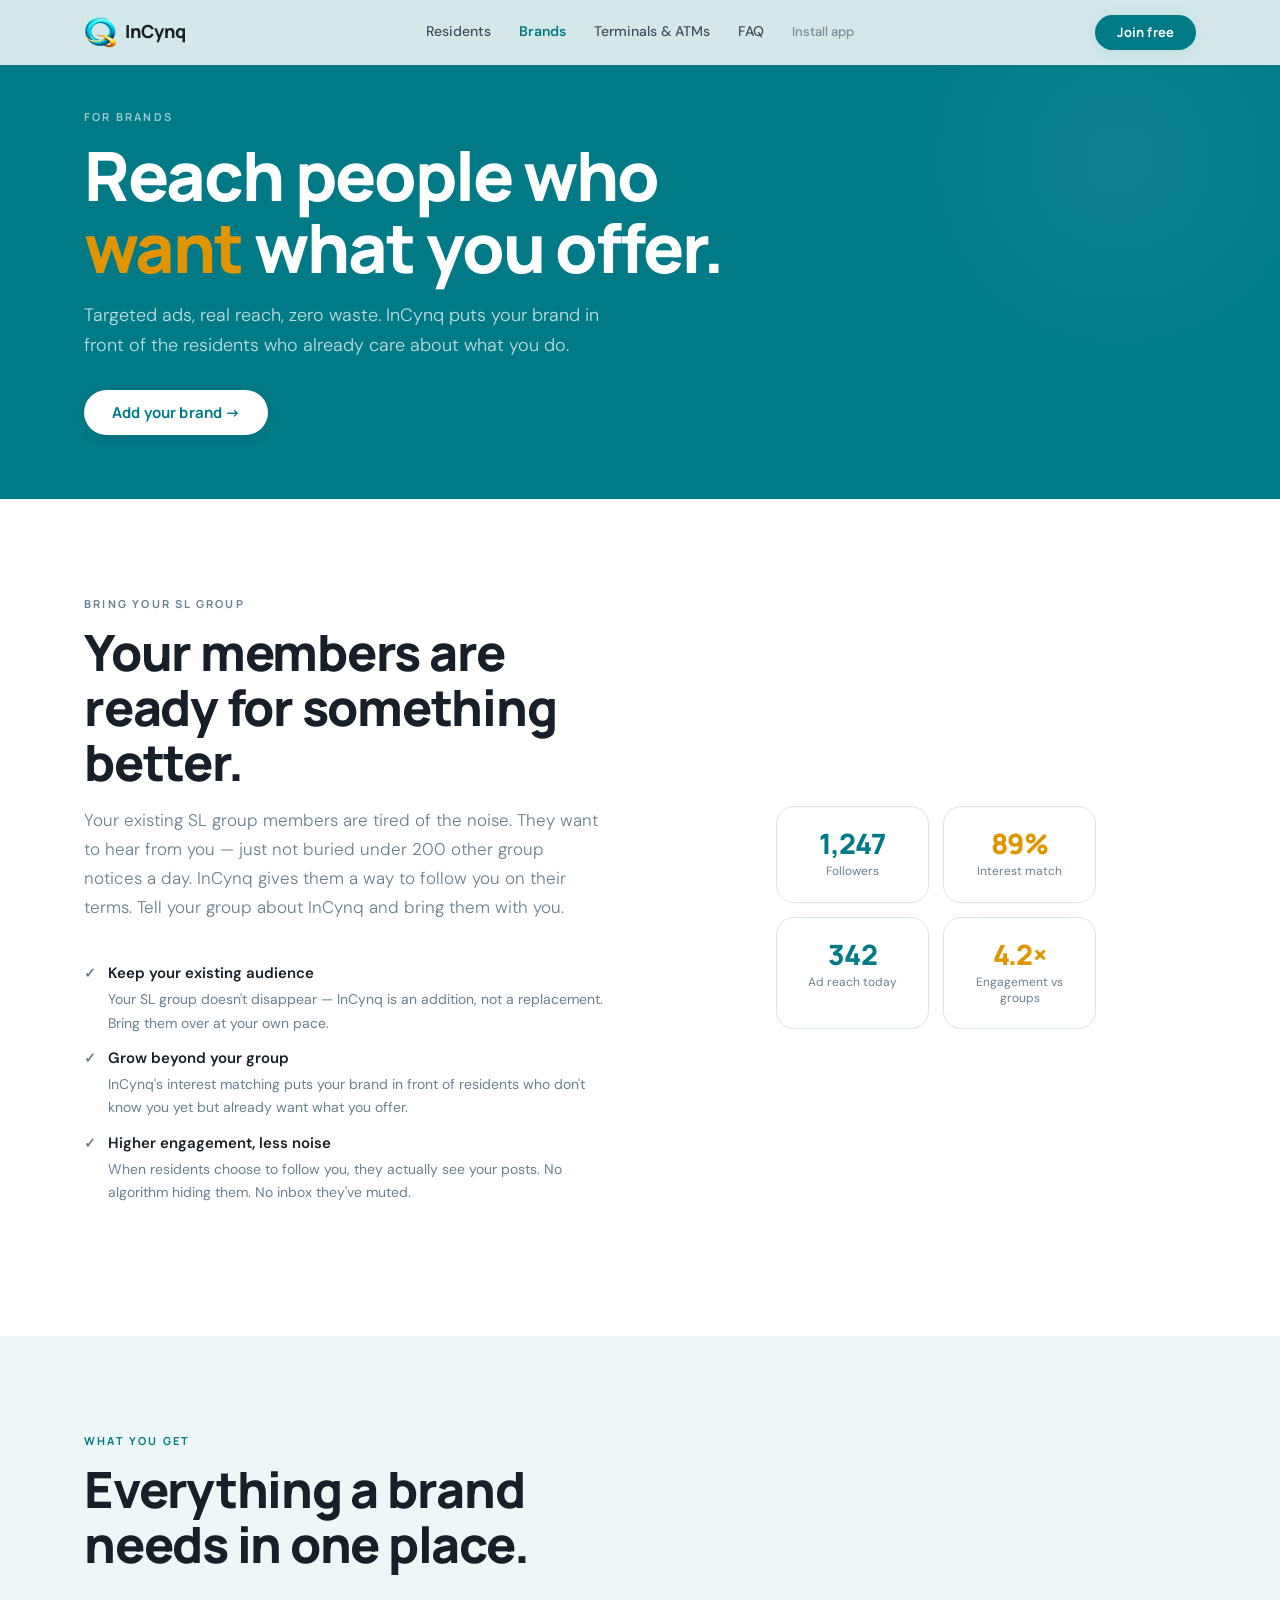
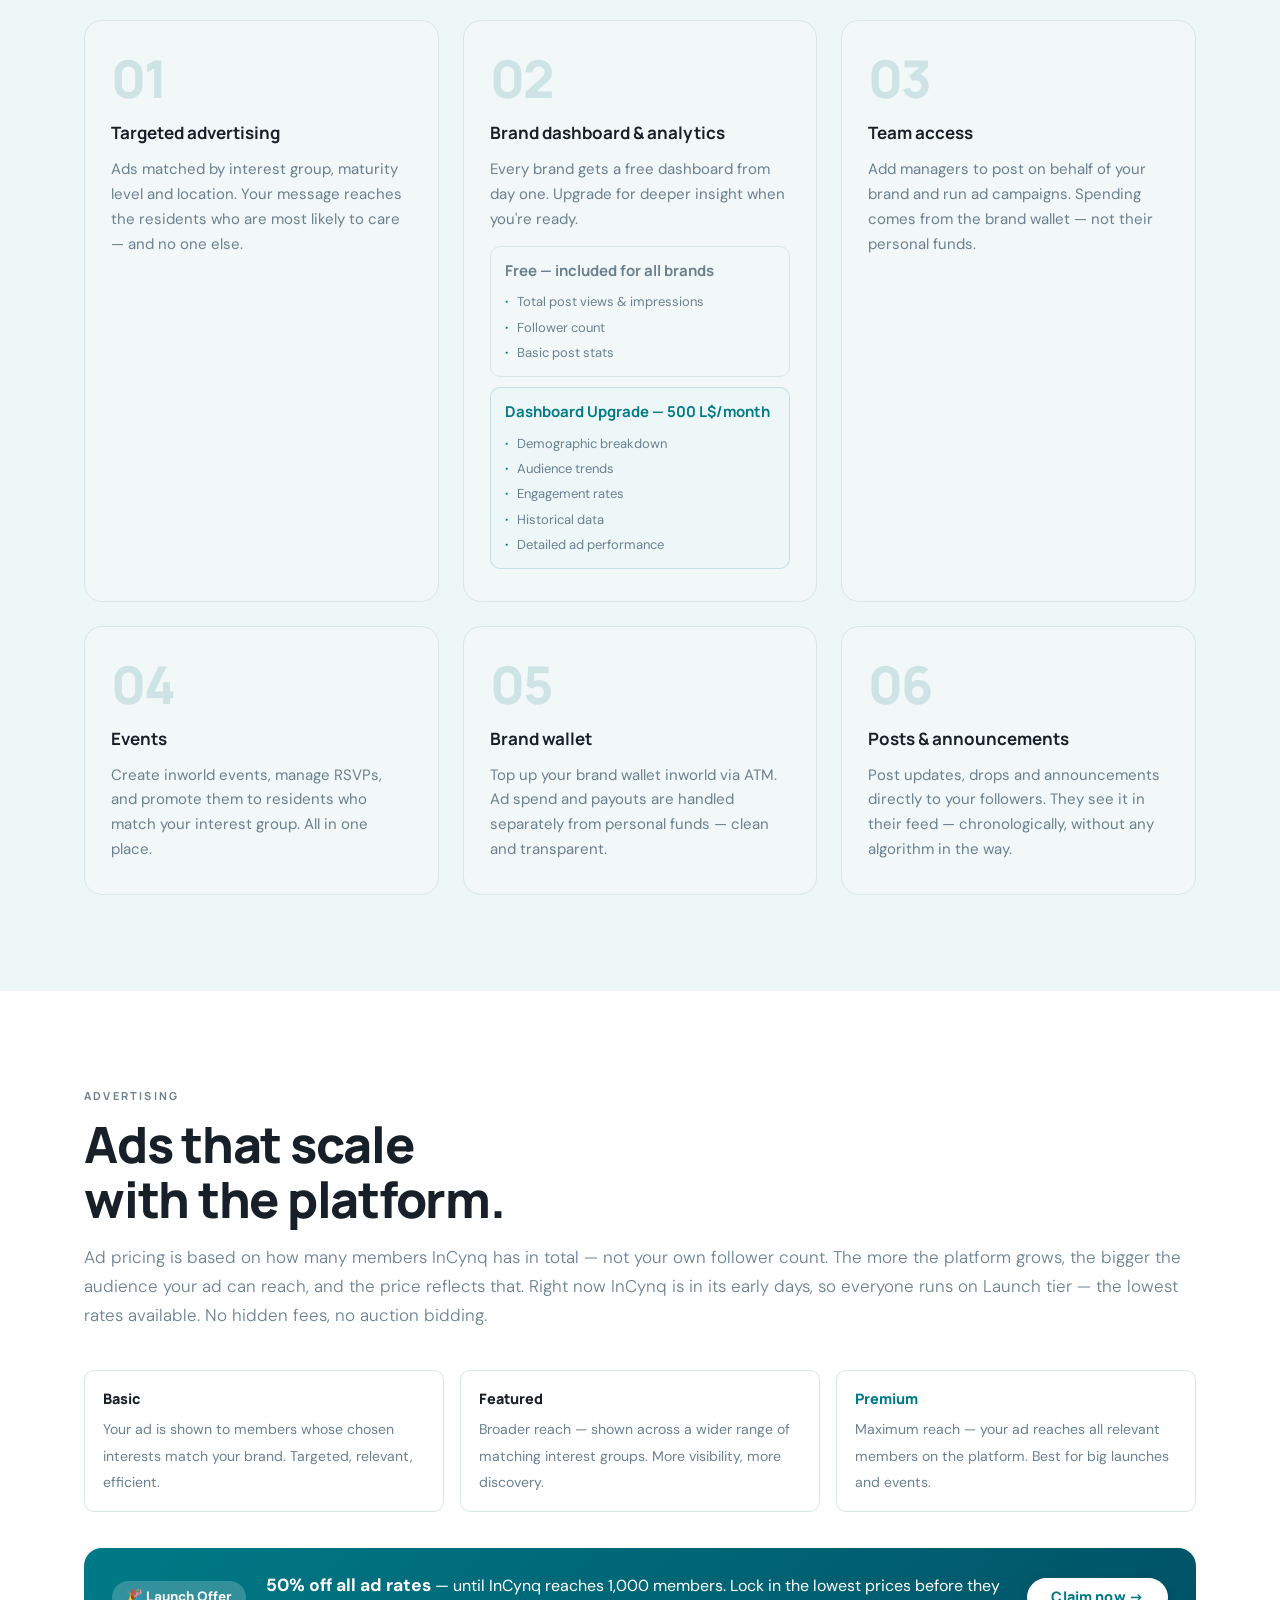
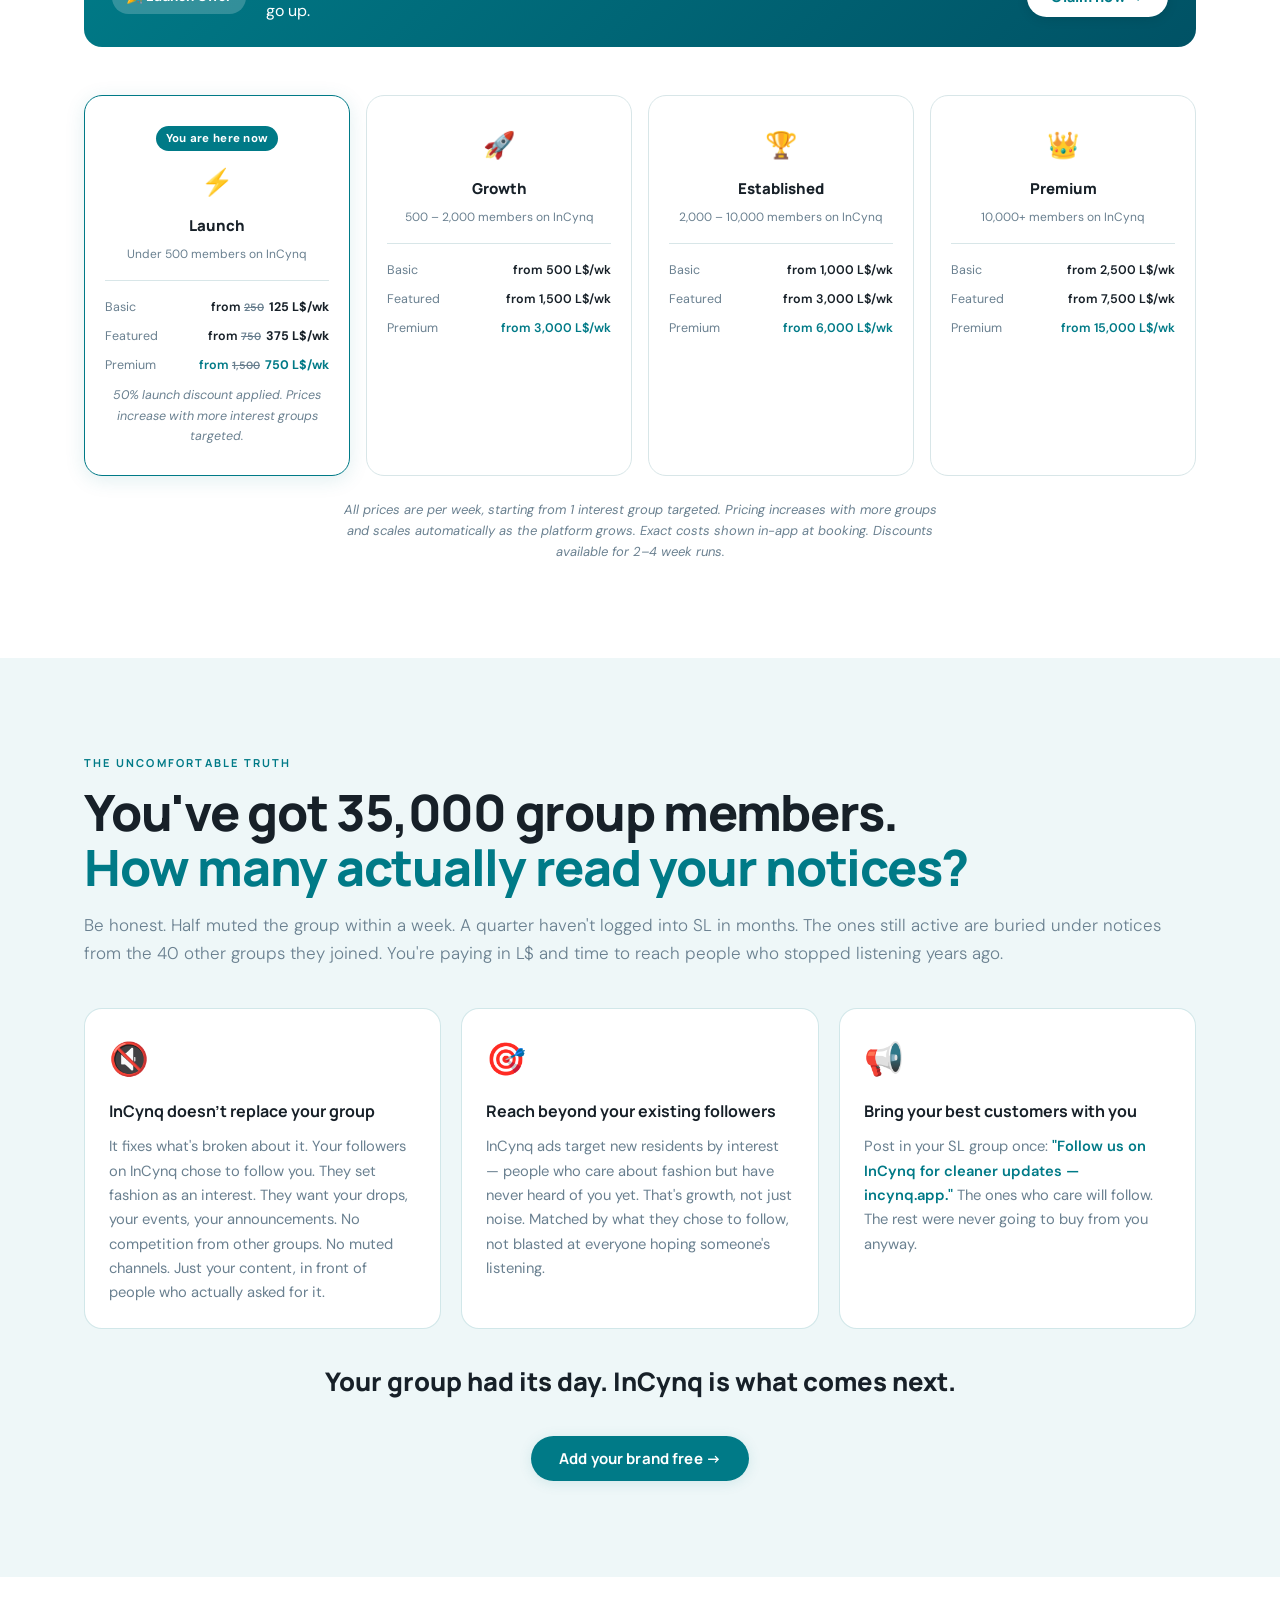
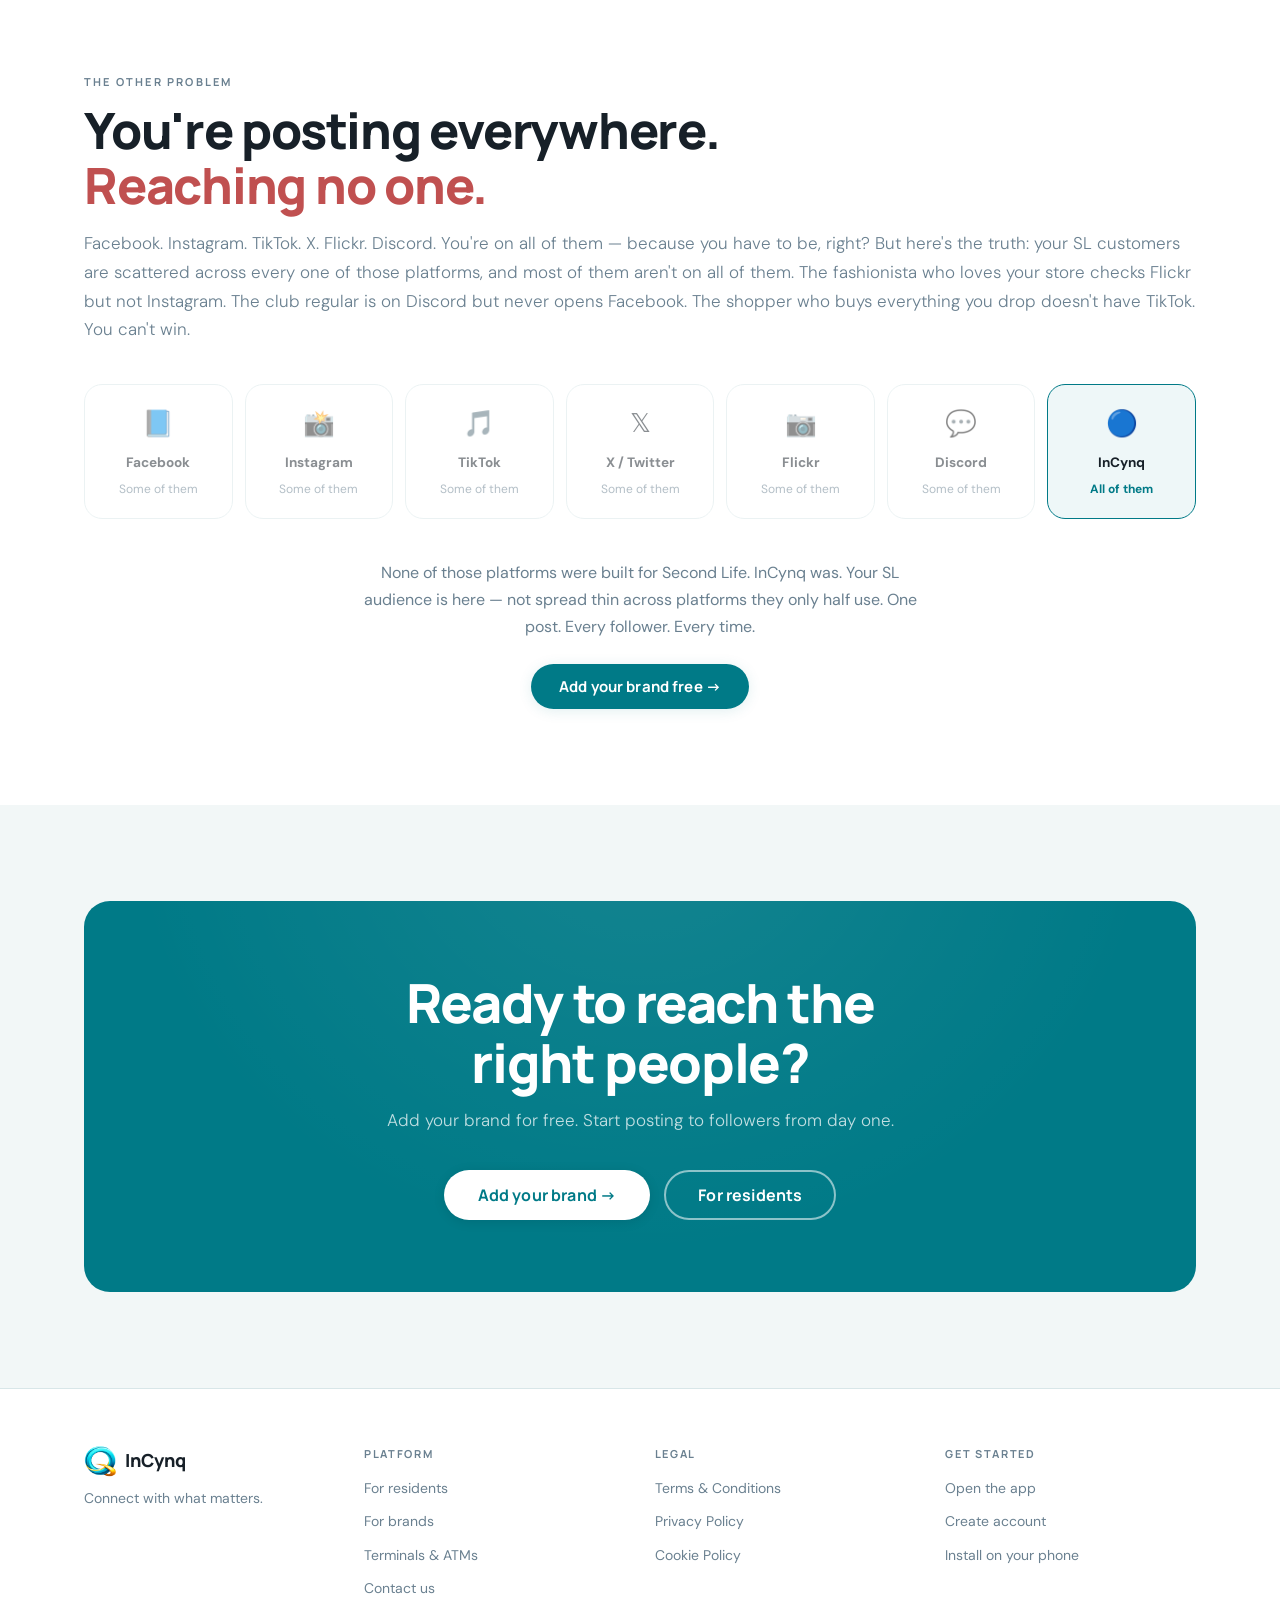
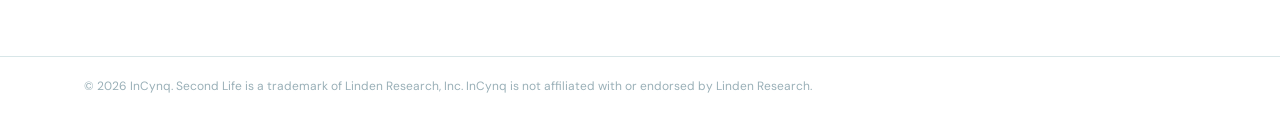
==== brands.html @ a6e28b4d "Add Primfeed comparison, group pitch, scatter platforms, fix ad pricing" ====
<!DOCTYPE html>
<html lang="en">
<head>
  <meta charset="UTF-8">
  <meta name="viewport" content="width=device-width, initial-scale=1.0">
  <title>For Brands — InCynq</title>
  <meta name="description" content="Reach Second Life residents who already want what you offer. Targeted ads, real analytics, and a direct line to the people who care about your brand.">
  <link rel="preconnect" href="https://fonts.googleapis.com">
  <link rel="preconnect" href="https://fonts.gstatic.com" crossorigin>
  <link href="https://fonts.googleapis.com/css2?family=Manrope:wght@400;600;700;800&family=DM+Sans:ital,opsz,wght@0,9..40,300;0,9..40,400;0,9..40,500;0,9..40,600;1,9..40,300&display=swap" rel="stylesheet">
  <link rel="stylesheet" href="css/style.css">
  <link rel="stylesheet" href="css/inner.css">
</head>
<body>

  <header class="nav-header" id="navHeader">
    <div class="container nav-container">
      <a href="/" class="nav-logo" aria-label="InCynq home">
        <img src="assets/q-logo.png" alt="" class="logo-img" aria-hidden="true">
        <span class="logo-text">InCynq</span>
      </a>
      <nav class="nav-links" id="navLinks" aria-label="Main navigation">
        <a href="residents.html">Residents</a>
        <a href="brands.html" class="nav-active">Brands</a>
        <a href="devices.html">Terminals &amp; ATMs</a>
        <a href="faq.html">FAQ</a>
        <a href="install.html" class="nav-link-subtle">Install app</a>
      </nav>
      <div class="nav-actions">
        <a href="https://incynq.app" class="btn btn-primary nav-cta" target="_blank" rel="noopener">Join free</a>
        <button class="nav-toggle" id="navToggle" aria-label="Toggle menu" aria-expanded="false">
          <span></span><span></span><span></span>
        </button>
      </div>
    </div>
  </header>

  <main>

    <section class="page-header">
      <div class="container">
        <p class="page-header-eyebrow">For brands</p>
        <h1 class="page-header-headline">
          Reach people who<br>
          <em>want</em> what you offer.
        </h1>
        <p class="page-header-sub">
          Targeted ads, real reach, zero waste. InCynq puts your brand in front of the residents who already care about what you do.
        </p>
        <a href="https://incynq.app" class="btn btn-white btn-lg" target="_blank" rel="noopener">Add your brand →</a>
      </div>
    </section>


    <!-- MIGRATION STORY -->
    <section class="section section-white">
      <div class="container">
        <div class="split-layout">
          <div class="split-text">
            <p class="section-eyebrow">Bring your SL group</p>
            <h2 class="section-headline">Your members are<br>ready for something better.</h2>
            <p class="section-sub">
              Your existing SL group members are tired of the noise. They want to hear from you — just not buried under 200 other group notices a day. InCynq gives them a way to follow you on their terms. Tell your group about InCynq and bring them with you.
            </p>
            <ul class="feature-list">
              <li>
                <span class="feature-tick">✓</span>
                <div>
                  <strong>Keep your existing audience</strong>
                  <span>Your SL group doesn't disappear — InCynq is an addition, not a replacement. Bring them over at your own pace.</span>
                </div>
              </li>
              <li>
                <span class="feature-tick">✓</span>
                <div>
                  <strong>Grow beyond your group</strong>
                  <span>InCynq's interest matching puts your brand in front of residents who don't know you yet but already want what you offer.</span>
                </div>
              </li>
              <li>
                <span class="feature-tick">✓</span>
                <div>
                  <strong>Higher engagement, less noise</strong>
                  <span>When residents choose to follow you, they actually see your posts. No algorithm hiding them. No inbox they've muted.</span>
                </div>
              </li>
            </ul>
          </div>
          <div class="split-visual">
            <div class="metrics-mockup">
              <div class="metric-card">
                <div class="metric-value value-teal">1,247</div>
                <div class="metric-label">Followers</div>
              </div>
              <div class="metric-card">
                <div class="metric-value value-amber">89%</div>
                <div class="metric-label">Interest match</div>
              </div>
              <div class="metric-card">
                <div class="metric-value value-teal">342</div>
                <div class="metric-label">Ad reach today</div>
              </div>
              <div class="metric-card">
                <div class="metric-value value-amber">4.2×</div>
                <div class="metric-label">Engagement vs groups</div>
              </div>
            </div>
          </div>
        </div>
      </div>
    </section>


    <!-- BRAND BENEFITS -->
    <section class="section section-teal-light">
      <div class="container">
        <p class="section-eyebrow eyebrow-teal">What you get</p>
        <h2 class="section-headline">Everything a brand<br>needs in one place.</h2>
        <div class="steps-grid">
          <div class="step-card">
            <div class="step-card-num">01</div>
            <h3>Targeted advertising</h3>
            <p>Ads matched by interest group, maturity level and location. Your message reaches the residents who are most likely to care — and no one else.</p>
          </div>
          <div class="step-card">
            <div class="step-card-num">02</div>
            <h3>Brand dashboard &amp; analytics</h3>
            <p>Every brand gets a free dashboard from day one. Upgrade for deeper insight when you're ready.</p>
            <div class="dashboard-tiers">
              <div class="dashboard-tier">
                <p class="dashboard-tier-title">Free — included for all brands</p>
                <ul class="dashboard-tier-list">
                  <li>Total post views &amp; impressions</li>
                  <li>Follower count</li>
                  <li>Basic post stats</li>
                </ul>
              </div>
              <div class="dashboard-tier dashboard-tier-paid">
                <p class="dashboard-tier-title">Dashboard Upgrade — 500 L$/month</p>
                <ul class="dashboard-tier-list">
                  <li>Demographic breakdown</li>
                  <li>Audience trends</li>
                  <li>Engagement rates</li>
                  <li>Historical data</li>
                  <li>Detailed ad performance</li>
                </ul>
              </div>
            </div>
          </div>
          <div class="step-card">
            <div class="step-card-num">03</div>
            <h3>Team access</h3>
            <p>Add managers to post on behalf of your brand and run ad campaigns. Spending comes from the brand wallet — not their personal funds.</p>
          </div>
          <div class="step-card">
            <div class="step-card-num">04</div>
            <h3>Events</h3>
            <p>Create inworld events, manage RSVPs, and promote them to residents who match your interest group. All in one place.</p>
          </div>
          <div class="step-card">
            <div class="step-card-num">05</div>
            <h3>Brand wallet</h3>
            <p>Top up your brand wallet inworld via ATM. Ad spend and payouts are handled separately from personal funds — clean and transparent.</p>
          </div>
          <div class="step-card">
            <div class="step-card-num">06</div>
            <h3>Posts &amp; announcements</h3>
            <p>Post updates, drops and announcements directly to your followers. They see it in their feed — chronologically, without any algorithm in the way.</p>
          </div>
        </div>
      </div>
    </section>


    <!-- AD TIERS -->
    <section class="section section-white">
      <div class="container">
        <p class="section-eyebrow">Advertising</p>
        <h2 class="section-headline">Ads that scale<br>with the platform.</h2>
        <p class="section-sub section-sub-wide">
          Ad pricing is based on how many members InCynq has in total — not your own follower count. The more the platform grows, the bigger the audience your ad can reach, and the price reflects that. Right now InCynq is in its early days, so everyone runs on Launch tier — the lowest rates available. No hidden fees, no auction bidding.
        </p>

        <!-- Ad type explanation -->
        <div class="ad-types-explainer">
          <div class="ad-type-item">
            <span class="ad-type-label">Basic</span>
            <span class="ad-type-desc">Your ad is shown to members whose chosen interests match your brand. Targeted, relevant, efficient.</span>
          </div>
          <div class="ad-type-item">
            <div class="ad-type-label">Featured</div>
            <span class="ad-type-desc">Broader reach — shown across a wider range of matching interest groups. More visibility, more discovery.</span>
          </div>
          <div class="ad-type-item">
            <span class="ad-type-label ad-type-label-teal">Premium</span>
            <span class="ad-type-desc">Maximum reach — your ad reaches all relevant members on the platform. Best for big launches and events.</span>
          </div>
        </div>

        <!-- LAUNCH PROMO BANNER — auto-hides at 1,000 members -->
        <div class="promo-banner" id="launch-promo" style="display:none;">
          <div class="promo-banner-inner">
            <div class="promo-badge">🎉 Launch Offer</div>
            <div class="promo-text">
              <strong>50% off all ad rates</strong> — until InCynq reaches 1,000 members. Lock in the lowest prices before they go up.
              <span class="promo-counter" id="promo-counter"></span>
            </div>
            <a href="https://incynq.app" class="btn btn-white promo-cta" target="_blank" rel="noopener">Claim now →</a>
          </div>
        </div>

        <script>
        (async () => {
          const ANON = 'eyJhbGciOiJIUzI1NiIsInR5cCI6IkpXVCJ9.eyJpc3MiOiJzdXBhYmFzZSIsInJlZiI6Im11enpqdmVneW5zZW1sc2J3Z2dmIiwicm9sZSI6ImFub24iLCJpYXQiOjE3NzYwMjI5MDIsImV4cCI6MjA5MTU5ODkwMn0.AO2BgiecEKZvqCeZyJPZrS7AhOI6UsZTMHMvfXyAaXI';
          try {
            const res  = await fetch(
              'https://muzzjvegynsemlsbwggf.supabase.co/rest/v1/profiles?select=id&activated=eq.true&username=not.in.(incynqpayments,incynqofficial)',
              { headers: { 'apikey': ANON, 'Authorization': 'Bearer ' + ANON, 'Prefer': 'count=exact', 'Range': '0-0' } }
            );
            const count = parseInt(res.headers.get('Content-Range')?.split('/')[1] || '0');
            if (count < 1000) {
              document.getElementById('launch-promo').style.display = 'block';
              const remaining = 1000 - count;
              document.getElementById('promo-counter').textContent = ' — ' + remaining + ' spot' + (remaining === 1 ? '' : 's') + ' left at this price.';
            }
          } catch(e) {
            // On error show the banner anyway — safe default
            document.getElementById('launch-promo').style.display = 'block';
          }
        })();
        </script>

        <div class="tiers-grid">
          <div class="tier-card tier-featured">
            <div class="tier-badge">You are here now</div>
            <div class="tier-emoji">⚡</div>
            <div class="tier-name">Launch</div>
            <div class="tier-members">Under 500 members on InCynq</div>
            <div class="tier-reaches">
              <div class="tier-reach-row">
                <span class="tier-reach-name">Basic</span>
                <span class="tier-reach-val">from <s class="price-strike">250</s> <strong>125 L$/wk</strong></span>
              </div>
              <div class="tier-reach-row">
                <span class="tier-reach-name">Featured</span>
                <span class="tier-reach-val">from <s class="price-strike">750</s> <strong>375 L$/wk</strong></span>
              </div>
              <div class="tier-reach-row">
                <span class="tier-reach-name">Premium</span>
                <span class="tier-reach-val val-teal">from <s class="price-strike">1,500</s> <strong>750 L$/wk</strong></span>
              </div>
            </div>
            <p class="tier-note">50% launch discount applied. Prices increase with more interest groups targeted.</p>
          </div>
          <div class="tier-card">
            <div class="tier-emoji">🚀</div>
            <div class="tier-name">Growth</div>
            <div class="tier-members">500 – 2,000 members on InCynq</div>
            <div class="tier-reaches">
              <div class="tier-reach-row">
                <span class="tier-reach-name">Basic</span>
                <span class="tier-reach-val">from 500 L$/wk</span>
              </div>
              <div class="tier-reach-row">
                <span class="tier-reach-name">Featured</span>
                <span class="tier-reach-val">from 1,500 L$/wk</span>
              </div>
              <div class="tier-reach-row">
                <span class="tier-reach-name">Premium</span>
                <span class="tier-reach-val val-teal">from 3,000 L$/wk</span>
              </div>
            </div>
          </div>
          <div class="tier-card">
            <div class="tier-emoji">🏆</div>
            <div class="tier-name">Established</div>
            <div class="tier-members">2,000 – 10,000 members on InCynq</div>
            <div class="tier-reaches">
              <div class="tier-reach-row">
                <span class="tier-reach-name">Basic</span>
                <span class="tier-reach-val">from 1,000 L$/wk</span>
              </div>
              <div class="tier-reach-row">
                <span class="tier-reach-name">Featured</span>
                <span class="tier-reach-val">from 3,000 L$/wk</span>
              </div>
              <div class="tier-reach-row">
                <span class="tier-reach-name">Premium</span>
                <span class="tier-reach-val val-teal">from 6,000 L$/wk</span>
              </div>
            </div>
          </div>
          <div class="tier-card">
            <div class="tier-emoji">👑</div>
            <div class="tier-name">Premium</div>
            <div class="tier-members">10,000+ members on InCynq</div>
            <div class="tier-reaches">
              <div class="tier-reach-row">
                <span class="tier-reach-name">Basic</span>
                <span class="tier-reach-val">from 2,500 L$/wk</span>
              </div>
              <div class="tier-reach-row">
                <span class="tier-reach-name">Featured</span>
                <span class="tier-reach-val">from 7,500 L$/wk</span>
              </div>
              <div class="tier-reach-row">
                <span class="tier-reach-name">Premium</span>
                <span class="tier-reach-val val-teal">from 15,000 L$/wk</span>
              </div>
            </div>
          </div>
        </div>

        <p class="tiers-note">All prices are per week, starting from 1 interest group targeted. Pricing increases with more groups and scales automatically as the platform grows. Exact costs shown in-app at booking. Discounts available for 2–4 week runs.</p>
      </div>
    </section>


    <!-- GROUP PITCH -->
    <section class="section section-teal-light">
      <div class="container">
        <p class="section-eyebrow eyebrow-teal">The uncomfortable truth</p>
        <h2 class="section-headline">You've got 35,000 group members.<br><span class="text-teal">How many actually read your notices?</span></h2>
        <p class="section-sub section-sub-wide">
          Be honest. Half muted the group within a week. A quarter haven't logged into SL in months. The ones still active are buried under notices from the 40 other groups they joined. You're paying in L$ and time to reach people who stopped listening years ago.
        </p>

        <div class="group-pitch-grid">
          <div class="group-pitch-card">
            <div class="group-pitch-icon">🔇</div>
            <h3>InCynq doesn't replace your group</h3>
            <p>It fixes what's broken about it. Your followers on InCynq chose to follow you. They set fashion as an interest. They want your drops, your events, your announcements. No competition from other groups. No muted channels. Just your content, in front of people who actually asked for it.</p>
          </div>
          <div class="group-pitch-card">
            <div class="group-pitch-icon">🎯</div>
            <h3>Reach beyond your existing followers</h3>
            <p>InCynq ads target new residents by interest — people who care about fashion but have never heard of you yet. That's growth, not just noise. Matched by what they chose to follow, not blasted at everyone hoping someone's listening.</p>
          </div>
          <div class="group-pitch-card">
            <div class="group-pitch-icon">📢</div>
            <h3>Bring your best customers with you</h3>
            <p>Post in your SL group once: <em>"Follow us on InCynq for cleaner updates — incynq.app."</em> The ones who care will follow. The rest were never going to buy from you anyway.</p>
          </div>
        </div>

        <div class="group-pitch-closer">
          Your group had its day. InCynq is what comes next.
        </div>

        <div style="text-align:center;margin-top:32px;">
          <a href="https://incynq.app" class="btn btn-primary btn-lg" target="_blank" rel="noopener">Add your brand free →</a>
        </div>
      </div>
    </section>
    <!-- SCATTERED ACROSS PLATFORMS -->
    <section class="section section-white">
      <div class="container">
        <p class="section-eyebrow">The other problem</p>
        <h2 class="section-headline">You're posting everywhere.<br><span style="color:#c05050;">Reaching no one.</span></h2>
        <p class="section-sub section-sub-wide">
          Facebook. Instagram. TikTok. X. Flickr. Discord. You're on all of them — because you have to be, right? But here's the truth: your SL customers are scattered across every one of those platforms, and most of them aren't on all of them. The fashionista who loves your store checks Flickr but not Instagram. The club regular is on Discord but never opens Facebook. The shopper who buys everything you drop doesn't have TikTok. You can't win.
        </p>

        <div class="scatter-grid">
          <div class="scatter-platform strike-platform">
            <span class="scatter-icon">📘</span>
            <span class="scatter-name">Facebook</span>
            <span class="scatter-reach">Some of them</span>
          </div>
          <div class="scatter-platform strike-platform">
            <span class="scatter-icon">📸</span>
            <span class="scatter-name">Instagram</span>
            <span class="scatter-reach">Some of them</span>
          </div>
          <div class="scatter-platform strike-platform">
            <span class="scatter-icon">🎵</span>
            <span class="scatter-name">TikTok</span>
            <span class="scatter-reach">Some of them</span>
          </div>
          <div class="scatter-platform strike-platform">
            <span class="scatter-icon">𝕏</span>
            <span class="scatter-name">X / Twitter</span>
            <span class="scatter-reach">Some of them</span>
          </div>
          <div class="scatter-platform strike-platform">
            <span class="scatter-icon">📷</span>
            <span class="scatter-name">Flickr</span>
            <span class="scatter-reach">Some of them</span>
          </div>
          <div class="scatter-platform strike-platform">
            <span class="scatter-icon">💬</span>
            <span class="scatter-name">Discord</span>
            <span class="scatter-reach">Some of them</span>
          </div>
          <div class="scatter-platform scatter-platform-incynq">
            <span class="scatter-icon">🔵</span>
            <span class="scatter-name">InCynq</span>
            <span class="scatter-reach scatter-reach-all">All of them</span>
          </div>
        </div>

        <div class="scatter-closer">
          <p>None of those platforms were built for Second Life. InCynq was. Your SL audience is here — not spread thin across platforms they only half use. One post. Every follower. Every time.</p>
          <a href="https://incynq.app" class="btn btn-primary btn-lg" target="_blank" rel="noopener">Add your brand free →</a>
        </div>
      </div>
    </section>

    <section class="section cta-section">
      <div class="container">
        <div class="cta-card">
          <h2 class="cta-headline">Ready to reach the<br>right people?</h2>
          <p class="cta-sub">Add your brand for free. Start posting to followers from day one.</p>
          <div class="cta-buttons">
            <a href="https://incynq.app" class="btn btn-white btn-xl" target="_blank" rel="noopener">Add your brand →</a>
            <a href="residents.html" class="btn btn-outline-white btn-xl">For residents</a>
          </div>
        </div>
      </div>
    </section>

  </main>

  <footer class="site-footer">
    <div class="container footer-inner">
      <div class="footer-brand">
        <a href="/" class="nav-logo" aria-label="InCynq home">
          <img src="assets/q-logo.png" alt="" class="logo-img" aria-hidden="true">
          <span class="logo-text">InCynq</span>
        </a>
        <p class="footer-tagline">Connect with what matters.</p>
      </div>
      <nav class="footer-links" aria-label="Footer navigation">
        <div class="footer-col">
          <p class="footer-col-title">Platform</p>
          <a href="residents.html">For residents</a>
          <a href="brands.html">For brands</a>
          <a href="devices.html">Terminals &amp; ATMs</a>
          <a href="contact.html">Contact us</a>
        </div>
        <div class="footer-col">
          <p class="footer-col-title">Legal</p>
          <a href="terms.html">Terms &amp; Conditions</a>
          <a href="privacy.html">Privacy Policy</a>
          <a href="cookies.html">Cookie Policy</a>
        </div>
        <div class="footer-col">
          <p class="footer-col-title">Get started</p>
          <a href="https://incynq.app" target="_blank" rel="noopener">Open the app</a>
          <a href="https://incynq.app" target="_blank" rel="noopener">Create account</a>
          <a href="install.html">Install on your phone</a>
        </div>
      </nav>
    </div>
    <div class="footer-bottom">
      <div class="container">
        <p>© 2026 InCynq. Second Life is a trademark of Linden Research, Inc. InCynq is not affiliated with or endorsed by Linden Research.</p>
      </div>
    </div>
  </footer>

  <script src="js/main.js"></script>
</body>
</html>
---- css/style.css ----
/* ============================================================
   INCYNQ.NET — Main Stylesheet
   Light theme · Syne display · DM Sans body
   v1.0
   ============================================================ */

/* ── Reset ─────────────────────────────────────────────────── */
*, *::before, *::after { box-sizing: border-box; margin: 0; padding: 0; }
html { scroll-behavior: smooth; }
ul, ol { list-style: none; }
a { color: inherit; text-decoration: none; }
img { max-width: 100%; display: block; }
button { font: inherit; cursor: pointer; }

/* ── Tokens ─────────────────────────────────────────────────── */
:root {
  /* Brand colours */
  --teal:           #007a87;
  --teal-mid:       #009aaa;
  --teal-light-bg:  #eef7f8;
  --teal-border:    rgba(0,122,135,0.18);
  --teal-glow:      rgba(0,122,135,0.12);

  --amber:          #e09500;
  --amber-hover:    #c98400;

  /* Tab colours — each distinct, all on-brand */
  --tab-1:  #007a87;   /* teal */
  --tab-2:  #e09500;   /* amber */
  --tab-3:  #0098a8;   /* aqua */
  --tab-4:  #005265;   /* deep teal */

  /* Surface */
  --bg:         #f2f7f7;
  --surface:    #ffffff;
  --surface-2:  #eef7f8;

  /* Text */
  --text:       #172028;
  --text-mid:   #3d5060;
  --text-muted: #6a8090;
  --text-light: #9ab0b8;

  /* Borders */
  --border:     #d8e6e8;

  /* Typography */
  --font-display: 'Manrope', sans-serif;
  --font-body:    'DM Sans', sans-serif;

  /* Shape */
  --radius:     10px;
  --radius-lg:  18px;
  --radius-xl:  26px;
  --radius-pill: 999px;

  /* Layout */
  --container:      1160px;
  --section-gap:    96px;
  --section-gap-sm: 64px;
}

/* ── Base ───────────────────────────────────────────────────── */
body {
  background: var(--bg);
  color: var(--text);
  font-family: var(--font-body);
  font-size: 16px;
  line-height: 1.65;
  -webkit-font-smoothing: antialiased;
}

.container {
  max-width: var(--container);
  margin: 0 auto;
  padding: 0 24px;
}


/* ============================================================
   BUTTONS
   ============================================================ */

.btn {
  display: inline-flex;
  align-items: center;
  gap: 6px;
  padding: 11px 22px;
  border-radius: var(--radius-pill);
  font-family: var(--font-display);
  font-weight: 700;
  font-size: 14px;
  letter-spacing: 0.01em;
  line-height: 1;
  border: 2px solid transparent;
  cursor: pointer;
  transition: background 0.18s, transform 0.15s, box-shadow 0.18s, color 0.18s, border-color 0.18s;
  white-space: nowrap;
}
.btn:hover  { transform: translateY(-1px); }
.btn:active { transform: translateY(0); }

.btn-primary {
  background: var(--teal);
  color: #fff;
  box-shadow: 0 2px 14px var(--teal-glow);
}
.btn-primary:hover {
  background: var(--teal-mid);
  box-shadow: 0 4px 22px rgba(0,122,135,0.28);
}

.btn-amber {
  background: var(--amber);
  color: #fff;
  box-shadow: 0 2px 14px rgba(224,149,0,0.2);
}
.btn-amber:hover {
  background: var(--amber-hover);
  box-shadow: 0 4px 22px rgba(224,149,0,0.32);
}

.btn-white {
  background: #fff;
  color: var(--teal);
  box-shadow: 0 2px 12px rgba(0,0,0,0.1);
  border-color: transparent;
}
.btn-white:hover {
  background: #f0fafb;
  box-shadow: 0 4px 20px rgba(0,0,0,0.14);
}

.btn-outline-white {
  background: transparent;
  color: #fff;
  border-color: rgba(255,255,255,0.55);
}
.btn-outline-white:hover {
  background: rgba(255,255,255,0.1);
  border-color: #fff;
}

.btn-lg  { padding: 13px 26px; font-size: 15px; }
.btn-xl  { padding: 15px 32px; font-size: 16px; }


/* ============================================================
   NAV
   ============================================================ */

.nav-header {
  position: fixed;
  inset: 0 0 auto 0;
  z-index: 200;
  background: rgba(242,247,247,0.88);
  backdrop-filter: blur(18px);
  -webkit-backdrop-filter: blur(18px);
  border-bottom: 1px solid var(--border);
  transition: background 0.3s, box-shadow 0.3s;
}
.nav-header.scrolled {
  background: rgba(242,247,247,0.98);
  box-shadow: 0 2px 20px rgba(0,0,0,0.07);
}

.nav-container {
  display: flex;
  align-items: center;
  justify-content: space-between;
  height: 64px;
  gap: 16px;
}

/* Logo */
.nav-logo {
  display: flex;
  align-items: center;
  gap: 9px;
  font-family: var(--font-display);
  font-weight: 800;
  font-size: 18px;
  color: var(--text);
  flex-shrink: 0;
}
.logo-img {
  width: 32px;
  height: 32px;
  object-fit: contain;
  flex-shrink: 0;
}

/* Links */
.nav-links {
  display: flex;
  align-items: center;
  gap: 28px;
}
.nav-links a {
  font-size: 14px;
  font-weight: 500;
  color: var(--text-mid);
  transition: color 0.18s;
}
.nav-links a:hover { color: var(--teal); }
.nav-link-subtle { opacity: 0.6; font-size: 13px !important; }

/* Actions */
.nav-actions {
  display: flex;
  align-items: center;
  gap: 12px;
  flex-shrink: 0;
}
.nav-cta { padding: 9px 20px; font-size: 13px; }

/* Mobile hamburger */
.nav-toggle {
  display: none;
  flex-direction: column;
  gap: 5px;
  background: none;
  border: none;
  padding: 4px;
}
.nav-toggle span {
  display: block;
  width: 22px; height: 2px;
  background: var(--text);
  border-radius: 2px;
  transition: transform 0.3s, opacity 0.3s;
}
.nav-toggle[aria-expanded="true"] span:nth-child(1) { transform: translateY(7px) rotate(45deg); }
.nav-toggle[aria-expanded="true"] span:nth-child(2) { opacity: 0; }
.nav-toggle[aria-expanded="true"] span:nth-child(3) { transform: translateY(-7px) rotate(-45deg); }


/* ============================================================
   HERO
   ============================================================ */

.hero {
  padding: 80px 0 48px;
}

/* Outer card */
.hero-card {
  background: #ffffff;
  border-radius: var(--radius-xl);
  border: 1.5px solid var(--border);
  overflow: hidden;
  box-shadow:
    0 4px 40px rgba(0,122,135,0.07),
    0 1px 3px rgba(0,0,0,0.04);
}

/* ── Teal banner ─────────────────────────────────────────── */
.hero-banner {
  background: var(--teal);
  padding: 52px 52px 44px;
  position: relative;
  overflow: hidden;
}
/* Soft radial sheen top-right */
.hero-banner::after {
  content: '';
  position: absolute;
  top: -80px; right: -80px;
  width: 400px; height: 400px;
  background: radial-gradient(circle, rgba(255,255,255,0.07) 0%, transparent 65%);
  pointer-events: none;
}

.hero-eyebrow {
  display: inline-flex;
  align-items: center;
  gap: 8px;
  background: rgba(255,255,255,0.12);
  border: 1px solid rgba(255,255,255,0.22);
  border-radius: var(--radius-pill);
  padding: 5px 14px;
  font-size: 12px;
  font-weight: 600;
  color: rgba(255,255,255,0.88);
  letter-spacing: 0.025em;
  margin-bottom: 22px;
}

.eyebrow-dot {
  width: 6px; height: 6px;
  background: var(--amber);
  border-radius: 50%;
  flex-shrink: 0;
  animation: blink 2.4s ease-in-out infinite;
}
@keyframes blink {
  0%, 100% { opacity: 1; }
  50%       { opacity: 0.35; }
}

.hero-headline {
  font-family: var(--font-display);
  font-size: clamp(42px, 6.5vw, 78px);
  font-weight: 800;
  line-height: 1.04;
  letter-spacing: -0.03em;
  color: #fff;
  margin-bottom: 18px;
}
.hero-headline em {
  font-style: normal;
  color: var(--amber);
}

.hero-sub {
  font-size: 18px;
  line-height: 1.65;
  color: rgba(255,255,255,0.78);
  font-weight: 300;
  max-width: 540px;
  margin-bottom: 30px;
}

.hero-ctas {
  display: flex;
  align-items: center;
  gap: 12px;
  flex-wrap: wrap;
}

/* ── Bus + pills row ─────────────────────────────────────── */
.hero-visual {
  display: grid;
  grid-template-columns: 1fr 320px;
  align-items: center;
  gap: 40px;
  padding: 0 48px 36px;
  background: #ffffff;
}

.hero-bus-col {
  padding-top: 20px;
  background: #ffffff;
}

.hero-bus {
  width: 100%;
  max-width: 600px;
  height: auto;
  object-fit: contain;
  animation: floatBus 7s ease-in-out infinite;
  user-select: none;
}
@keyframes floatBus {
  0%, 100% { transform: translateY(0px); }
  50%       { transform: translateY(-10px); }
}

.hero-pills-col {
  display: flex;
  flex-direction: column;
  gap: 16px;
  padding: 28px 0 8px;
}

.hero-pills {
  display: flex;
  flex-direction: column;
  gap: 8px;
}
.hero-pill {
  display: flex;
  align-items: flex-start;
  gap: 10px;
  background: var(--bg);
  border: 1.5px solid var(--border);
  border-radius: var(--radius);
  padding: 12px 14px;
  font-size: 13.5px;
  color: var(--text-mid);
  line-height: 1.45;
  transition: border-color 0.2s;
}
.hero-pill:hover { border-color: var(--teal-border); }
.pill-icon { font-size: 15px; flex-shrink: 0; margin-top: 1px; }

.hero-rating-teaser {
  font-size: 12.5px;
  color: var(--text-muted);
  font-style: italic;
  background: var(--teal-light-bg);
  border-radius: var(--radius);
  padding: 10px 14px;
  line-height: 1.5;
  border: 1px solid var(--teal-border);
}

/* ── Coloured tabs ───────────────────────────────────────── */
.hero-tabs {
  display: grid;
  grid-template-columns: repeat(4, 1fr);
}

.hero-tab {
  display: flex;
  align-items: center;
  justify-content: center;
  gap: 7px;
  padding: 18px 12px;
  font-family: var(--font-display);
  font-size: 13px;
  font-weight: 700;
  color: #fff;
  letter-spacing: 0.01em;
  transition: filter 0.18s;
  position: relative;
  overflow: hidden;
}
.hero-tab::after {
  content: '';
  position: absolute;
  inset: 0;
  background: rgba(0,0,0,0);
  transition: background 0.18s;
}
.hero-tab:hover::after { background: rgba(0,0,0,0.1); }
.hero-tab:active::after { background: rgba(0,0,0,0.2); }

.tab-col-1 { background: var(--tab-1); }
.tab-col-2 { background: var(--tab-2); }
.tab-col-3 { background: var(--tab-3); }
.tab-col-4 { background: var(--tab-4); }

.tab-icon  { font-size: 15px; }
.tab-label { white-space: nowrap; }
.tab-arrow { opacity: 0.65; }


/* ============================================================
   SHARED SECTION STYLES
   ============================================================ */

.section { padding: var(--section-gap) 0; }
.section-white      { background: var(--surface); }
.section-teal-light { background: var(--teal-light-bg); }

.section-eyebrow {
  font-family: var(--font-display);
  font-size: 11px;
  font-weight: 700;
  letter-spacing: 0.2em;
  text-transform: uppercase;
  color: var(--text-muted);
  margin-bottom: 12px;
}
.eyebrow-teal { color: var(--teal); }

.section-headline {
  font-family: var(--font-display);
  font-size: clamp(30px, 4.5vw, 50px);
  font-weight: 800;
  line-height: 1.1;
  letter-spacing: -0.025em;
  color: var(--text);
  margin-bottom: 16px;
}

.section-sub {
  font-size: 17px;
  line-height: 1.7;
  color: var(--text-muted);
  font-weight: 300;
  max-width: 580px;
  margin-bottom: 40px;
}

.text-teal { color: var(--teal); }
.text-center {
  text-align: center;
  margin-left: auto;
  margin-right: auto;
}


/* ============================================================
   PROBLEM SECTION
   ============================================================ */

.pain-grid {
  display: grid;
  grid-template-columns: repeat(3, 1fr);
  gap: 20px;
  margin-top: 48px;
}

.pain-card {
  background: var(--bg);
  border: 1.5px solid var(--border);
  border-radius: var(--radius-lg);
  padding: 32px 26px;
  transition: transform 0.22s, border-color 0.22s;
}
.pain-card:hover {
  transform: translateY(-2px);
  border-color: #d0b0b0;
}

.pain-icon {
  font-size: 32px;
  margin-bottom: 16px;
}

.pain-card h3 {
  font-family: var(--font-display);
  font-size: 17px;
  font-weight: 700;
  color: var(--text);
  margin-bottom: 10px;
}

.pain-card p {
  font-size: 15px;
  color: var(--text-muted);
  line-height: 1.65;
}


/* ============================================================
   SOLUTION SECTION
   ============================================================ */

.solution-grid {
  display: grid;
  grid-template-columns: repeat(3, 1fr);
  gap: 20px;
}

.solution-card {
  background: var(--surface);
  border: 1.5px solid var(--border);
  border-radius: var(--radius-lg);
  padding: 32px 26px;
  transition: transform 0.22s, border-color 0.22s;
  position: relative;
}
.solution-card:hover {
  transform: translateY(-2px);
  border-color: var(--teal-border);
  box-shadow: 0 6px 24px var(--teal-glow);
}

.solution-number {
  font-family: var(--font-display);
  font-size: 36px;
  font-weight: 800;
  color: var(--teal);
  opacity: 0.18;
  line-height: 1;
  margin-bottom: 12px;
  letter-spacing: -0.03em;
}

.solution-card h3 {
  font-family: var(--font-display);
  font-size: 17px;
  font-weight: 700;
  color: var(--text);
  margin-bottom: 10px;
}

.solution-card p {
  font-size: 15px;
  color: var(--text-muted);
  line-height: 1.65;
}


/* ============================================================
   SPLIT LAYOUT (Residents / Brands)
   ============================================================ */

.split-layout {
  display: grid;
  grid-template-columns: 1fr 1fr;
  gap: 72px;
  align-items: center;
}
.split-reverse { direction: rtl; }
.split-reverse > * { direction: ltr; }

/* Steps list */
.steps-list {
  display: flex;
  flex-direction: column;
  gap: 20px;
  margin-bottom: 36px;
  list-style: none;
}

.step {
  display: flex;
  align-items: flex-start;
  gap: 16px;
}

.step-num {
  flex-shrink: 0;
  width: 36px; height: 36px;
  background: var(--teal);
  color: #fff;
  border-radius: 50%;
  display: grid;
  place-items: center;
  font-family: var(--font-display);
  font-size: 14px;
  font-weight: 800;
  margin-top: 1px;
}

.step strong {
  display: block;
  font-weight: 700;
  color: var(--text);
  margin-bottom: 4px;
  font-size: 15px;
}

.step p {
  font-size: 14px;
  color: var(--text-muted);
  line-height: 1.6;
}

/* Feature list */
.feature-list {
  display: flex;
  flex-direction: column;
  gap: 12px;
  margin-bottom: 36px;
}

.feature-list li {
  display: flex;
  align-items: flex-start;
  gap: 10px;
  font-size: 15px;
  color: var(--text-mid);
  line-height: 1.55;
}

.feature-tick {
  color: var(--teal);
  font-weight: 700;
  flex-shrink: 0;
  margin-top: 1px;
}


/* ============================================================
   PHONE MOCKUP
   ============================================================ */

.phone-mockup {
  background: var(--teal);
  border-radius: 28px;
  padding: 10px;
  max-width: 320px;
  margin: 0 auto;
  box-shadow:
    0 0 0 2px rgba(0,122,135,0.15),
    0 20px 60px rgba(0,122,135,0.18);
}

.phone-bar {
  width: 60px; height: 5px;
  background: rgba(255,255,255,0.3);
  border-radius: var(--radius-pill);
  margin: 0 auto 8px;
}

.phone-screen {
  background: var(--bg);
  border-radius: 20px;
  overflow: hidden;
  padding: 0;
}

.mock-topbar {
  display: flex;
  align-items: center;
  justify-content: space-between;
  padding: 14px 16px 10px;
  background: var(--surface);
  border-bottom: 1px solid var(--border);
}

.mock-app-name {
  font-family: var(--font-display);
  font-size: 14px;
  font-weight: 800;
  color: var(--teal);
}

.mock-bell { font-size: 15px; }

.mock-post {
  display: flex;
  gap: 10px;
  padding: 13px 14px;
  background: var(--surface);
  border-bottom: 1px solid var(--border);
  position: relative;
}
.mock-post:last-child { border-bottom: none; }

.mock-avatar {
  width: 34px; height: 34px;
  border-radius: 50%;
  flex-shrink: 0;
}
.av-teal   { background: linear-gradient(135deg, var(--teal), var(--teal-mid)); }
.av-amber  { background: linear-gradient(135deg, var(--amber), #c87800); }
.av-purple { background: linear-gradient(135deg, #7c5cbf, #4a2d8a); }

.mock-body { flex: 1; min-width: 0; }

.mock-name {
  font-family: var(--font-display);
  font-size: 12px;
  font-weight: 700;
  color: var(--text);
  margin-bottom: 3px;
}

.mock-text {
  font-size: 11.5px;
  color: var(--text-mid);
  line-height: 1.45;
  margin-bottom: 5px;
}

.mock-tags {
  font-size: 10.5px;
  color: var(--teal);
  opacity: 0.75;
}

.mock-post-ad {
  background: #fffbf0;
}
.mock-ad-badge {
  position: absolute;
  top: 8px; right: 10px;
  font-size: 9px;
  font-weight: 700;
  color: var(--amber);
  letter-spacing: 0.06em;
  background: rgba(224,149,0,0.1);
  padding: 2px 6px;
  border-radius: var(--radius-pill);
}


/* ============================================================
   METRICS MOCKUP
   ============================================================ */

.metrics-mockup {
  display: grid;
  grid-template-columns: 1fr 1fr;
  gap: 14px;
  max-width: 320px;
  margin: 0 auto;
}

.metric-card {
  background: var(--surface);
  border: 1.5px solid var(--border);
  border-radius: var(--radius-lg);
  padding: 22px 18px;
  text-align: center;
  transition: border-color 0.22s, transform 0.22s;
}
.metric-card:hover {
  border-color: var(--teal-border);
  transform: translateY(-2px);
}

.metric-value {
  font-family: var(--font-display);
  font-size: 28px;
  font-weight: 800;
  line-height: 1;
  margin-bottom: 6px;
  letter-spacing: -0.02em;
}
.value-teal  { color: var(--teal); }
.value-amber { color: var(--amber); }

.metric-label {
  font-size: 12px;
  color: var(--text-muted);
  line-height: 1.35;
}


/* ============================================================
   STAR RATING SECTION
   ============================================================ */

.rating-section {
  padding: 32px 0;
  border-top: 1px solid var(--border);
  border-bottom: 1px solid var(--border);
}

.rating-container {
  display: flex;
  justify-content: center;
}

.rating-placeholder {
  background: var(--teal-light-bg);
  border: 1.5px solid var(--teal-border);
  border-radius: var(--radius-pill);
  padding: 12px 28px;
}

.rating-placeholder-text {
  font-size: 14px;
  color: var(--text-mid);
  font-style: italic;
}

.rating-live { text-align: center; }
.rating-stars { font-size: 28px; color: var(--amber); letter-spacing: 2px; margin-bottom: 6px; }
.rating-score { font-size: 16px; color: var(--text-mid); }
.rating-score strong { color: var(--teal); }


/* ============================================================
   FINAL CTA
   ============================================================ */

.cta-section { background: var(--bg); }

.cta-card {
  background: var(--teal);
  border-radius: var(--radius-xl);
  padding: 72px 48px;
  text-align: center;
  position: relative;
  overflow: hidden;
}
.cta-card::before {
  content: '';
  position: absolute;
  inset: 0;
  background: radial-gradient(ellipse at 50% -20%, rgba(255,255,255,0.08), transparent 65%);
  pointer-events: none;
}

.cta-headline {
  font-family: var(--font-display);
  font-size: clamp(34px, 5vw, 54px);
  font-weight: 800;
  letter-spacing: -0.025em;
  line-height: 1.1;
  color: #fff;
  margin-bottom: 14px;
  position: relative;
}

.cta-sub {
  font-size: 17px;
  color: rgba(255,255,255,0.75);
  font-weight: 300;
  margin-bottom: 36px;
  position: relative;
}

.cta-buttons {
  display: flex;
  justify-content: center;
  align-items: center;
  gap: 14px;
  flex-wrap: wrap;
  position: relative;
}


/* ============================================================
   FOOTER
   ============================================================ */

.site-footer {
  background: var(--surface);
  border-top: 1px solid var(--border);
  padding-top: 56px;
}

.footer-inner {
  display: grid;
  grid-template-columns: 220px 1fr;
  gap: 60px;
  padding-bottom: 56px;
}

.footer-tagline {
  font-size: 14px;
  color: var(--text-muted);
  margin-top: 10px;
}

.footer-links {
  display: grid;
  grid-template-columns: repeat(3, 1fr);
  gap: 40px;
}

.footer-col {
  display: flex;
  flex-direction: column;
  gap: 10px;
}

.footer-col-title {
  font-family: var(--font-display);
  font-size: 11px;
  font-weight: 700;
  letter-spacing: 0.15em;
  text-transform: uppercase;
  color: var(--text-muted);
  margin-bottom: 4px;
}

.footer-col a {
  font-size: 14px;
  color: var(--text-muted);
  transition: color 0.18s;
}
.footer-col a:hover { color: var(--teal); }

.footer-bottom {
  border-top: 1px solid var(--border);
  padding: 20px 0;
}
.footer-bottom p {
  font-size: 12px;
  color: var(--text-light);
  line-height: 1.5;
}


/* ============================================================
   SCROLL REVEAL
   ============================================================ */

.reveal {
  opacity: 0;
  transform: translateY(18px);
  transition: opacity 0.5s ease, transform 0.5s ease;
}
.reveal.visible {
  opacity: 1;
  transform: translateY(0);
}


/* ============================================================
   RESPONSIVE
   ============================================================ */

/* Tablet */
@media (max-width: 1024px) {
  .hero-visual {
    grid-template-columns: 1fr 280px;
    gap: 28px;
    padding: 0 36px 32px;
  }

  .hero-banner { padding: 44px 36px 36px; }

  .split-layout { gap: 48px; }

  .pain-grid,
  .solution-grid { grid-template-columns: repeat(2, 1fr); }
  .pain-grid > .pain-card:last-child,
  .solution-grid > .solution-card:last-child {
    grid-column: span 2;
  }

  .footer-inner { grid-template-columns: 1fr; gap: 40px; }
  .footer-links { grid-template-columns: repeat(3, 1fr); }
}

/* Mobile landscape / small tablet */
@media (max-width: 768px) {
  :root { --section-gap: 64px; }

  /* Nav */
  .nav-links {
    display: none;
    position: absolute;
    top: 64px; left: 0; right: 0;
    background: rgba(242,247,247,0.98);
    border-bottom: 1px solid var(--border);
    flex-direction: column;
    align-items: flex-start;
    padding: 20px 24px;
    gap: 20px;
    backdrop-filter: blur(12px);
  }
  .nav-links.open { display: flex; }
  .nav-toggle { display: flex; }

  /* Hero */
  .hero { padding: 76px 0 32px; }

  .hero-banner { padding: 36px 28px 30px; }
  .hero-sub    { font-size: 16px; }

  .hero-visual {
    grid-template-columns: 1fr;
    padding: 0 24px 28px;
  }
  .hero-bus-col { order: 1; }
  .hero-pills-col { order: 2; }

  /* Tabs — 2×2 grid on mobile */
  .hero-tabs {
    grid-template-columns: repeat(2, 1fr);
  }

  /* Sections */
  .pain-grid,
  .solution-grid { grid-template-columns: 1fr; }
  .pain-grid > .pain-card:last-child,
  .solution-grid > .solution-card:last-child { grid-column: span 1; }

  .split-layout {
    grid-template-columns: 1fr;
    gap: 40px;
  }
  .split-reverse { direction: ltr; }

  /* Footer */
  .footer-links { grid-template-columns: repeat(2, 1fr); gap: 28px; }
}

/* Small mobile */
@media (max-width: 480px) {
  .hero-ctas { flex-direction: column; align-items: flex-start; }
  .cta-buttons { flex-direction: column; align-items: stretch; }
  .cta-card { padding: 48px 24px; }
  .footer-links { grid-template-columns: 1fr; }

  /* Tabs — single column on very small screens */
  .hero-tabs { grid-template-columns: repeat(2, 1fr); }
  .tab-icon { display: none; }
}

.tiers-note {
  margin-top: 24px;
  text-align: center;
  font-size: 13px;
  color: var(--text-muted);
  font-style: italic;
  max-width: 600px;
  margin-left: auto;
  margin-right: auto;
  line-height: 1.6;
}

/* ── Ad type explainer ── */
.ad-types-explainer {
  display: flex;
  gap: 16px;
  margin: 28px 0 36px;
  flex-wrap: wrap;
}
.ad-type-item {
  flex: 1;
  min-width: 200px;
  background: var(--surface);
  border: 1px solid var(--border);
  border-radius: var(--radius);
  padding: 16px 18px;
}
.ad-type-label {
  display: block;
  font-weight: 800;
  font-size: 0.9rem;
  color: var(--text);
  margin-bottom: 6px;
  font-family: var(--font-display);
}
.ad-type-label-teal { color: var(--teal); }
.ad-type-desc {
  font-size: 0.88rem;
  color: var(--text-muted);
  line-height: 1.55;
}

/* ── Tier badge + note ── */
.tier-badge {
  display: inline-block;
  background: var(--teal);
  color: #fff;
  font-size: 0.72rem;
  font-weight: 700;
  padding: 3px 10px;
  border-radius: var(--radius-pill);
  margin-bottom: 10px;
  letter-spacing: 0.3px;
}
.tier-note {
  font-size: 0.78rem;
  color: var(--text-muted);
  margin-top: 10px;
  font-style: italic;
}

/* ── Full-width section-sub override ── */
.section-sub-wide {
  max-width: 100%;
}

/* ── Launch promo banner ── */
.promo-banner {
  background: linear-gradient(135deg, var(--teal), #005265);
  border-radius: var(--radius-lg);
  padding: 24px 28px;
  margin-bottom: 32px;
}
.promo-banner-inner {
  display: flex;
  align-items: center;
  gap: 20px;
  flex-wrap: wrap;
}
.promo-badge {
  background: rgba(255,255,255,0.2);
  color: #fff;
  font-size: 0.85rem;
  font-weight: 700;
  padding: 5px 14px;
  border-radius: var(--radius-pill);
  white-space: nowrap;
  flex-shrink: 0;
}
.promo-text {
  flex: 1;
  color: #fff;
  font-size: 1rem;
  line-height: 1.5;
  min-width: 200px;
}
.promo-text strong {
  font-size: 1.1rem;
}
.promo-cta {
  background: #fff;
  color: var(--teal) !important;
  font-weight: 800;
  white-space: nowrap;
  flex-shrink: 0;
  padding: 10px 22px;
  border-radius: var(--radius-pill);
  font-size: 0.9rem;
  transition: opacity 0.15s;
}
.promo-cta:hover { opacity: 0.9; }

@media (max-width: 600px) {
  .promo-banner-inner { flex-direction: column; align-items: flex-start; }
}

/* ── Promo counter ── */
.promo-counter {
  opacity: 0.85;
  font-size: 0.9rem;
}

/* ── Price strikethrough ── */
.price-strike {
  color: var(--text-muted);
  font-size: 0.85em;
  margin-right: 2px;
}

/* ── Group pitch section ── */
.group-pitch-grid {
  display: grid;
  grid-template-columns: repeat(auto-fill, minmax(280px, 1fr));
  gap: 20px;
  margin: 40px 0 32px;
}
.group-pitch-card {
  background: var(--surface);
  border: 1px solid var(--teal-border);
  border-radius: var(--radius-lg);
  padding: 24px;
}
.group-pitch-icon {
  font-size: 2rem;
  margin-bottom: 12px;
}
.group-pitch-card h3 {
  font-family: var(--font-display);
  font-size: 1rem;
  font-weight: 700;
  color: var(--text);
  margin-bottom: 10px;
}
.group-pitch-card p {
  font-size: 0.92rem;
  color: var(--text-muted);
  line-height: 1.65;
}
.group-pitch-card em {
  color: var(--teal);
  font-style: normal;
  font-weight: 600;
}
.group-pitch-closer {
  text-align: center;
  font-family: var(--font-display);
  font-size: clamp(1.2rem, 2.5vw, 1.6rem);
  font-weight: 800;
  color: var(--text);
  margin-top: 8px;
}

/* ── Scattered platforms section ── */
.scatter-grid {
  display: flex;
  flex-wrap: wrap;
  gap: 12px;
  margin: 36px 0 40px;
  align-items: center;
}
.scatter-platform {
  display: flex;
  flex-direction: column;
  align-items: center;
  gap: 6px;
  background: var(--surface);
  border: 1px solid var(--border);
  border-radius: var(--radius-lg);
  padding: 18px 22px;
  min-width: 110px;
  flex: 1;
}
.strike-platform {
  opacity: 0.5;
}
.scatter-platform-incynq {
  border-color: var(--teal);
  background: var(--teal-light-bg);
  opacity: 1;
}
.scatter-icon {
  font-size: 1.6rem;
}
.scatter-name {
  font-weight: 700;
  font-size: 0.85rem;
  color: var(--text);
}
.scatter-reach {
  font-size: 0.75rem;
  color: var(--text-muted);
}
.scatter-reach-all {
  color: var(--teal);
  font-weight: 700;
}
.scatter-closer {
  text-align: center;
  max-width: 580px;
  margin: 0 auto;
}
.scatter-closer p {
  font-size: 1rem;
  color: var(--text-muted);
  line-height: 1.7;
  margin-bottom: 24px;
}
@media (max-width: 600px) {
  .scatter-platform { min-width: 80px; padding: 14px 12px; }
}

/* ── Primfeed comparison strip ── */
.compare-strip {
  display: grid;
  grid-template-columns: 1fr auto 1fr;
  gap: 0;
  margin: 40px 0 28px;
  border: 1px solid var(--border);
  border-radius: var(--radius-lg);
  overflow: hidden;
}
.compare-strip-col {
  padding: 28px 32px;
}
.compare-strip-them {
  background: var(--surface-2);
}
.compare-strip-us {
  background: var(--teal-light-bg);
}
.compare-strip-divider {
  display: flex;
  align-items: center;
  justify-content: center;
  padding: 0 20px;
  background: var(--surface);
  font-weight: 800;
  font-size: 0.85rem;
  color: var(--text-muted);
  border-left: 1px solid var(--border);
  border-right: 1px solid var(--border);
  letter-spacing: 1px;
}
.compare-strip-title {
  font-family: var(--font-display);
  font-weight: 800;
  font-size: 1.05rem;
  color: var(--text);
  margin-bottom: 16px;
}
.compare-strip-us .compare-strip-title {
  color: var(--teal);
}
.compare-strip-list {
  list-style: none;
  display: flex;
  flex-direction: column;
  gap: 10px;
}
.compare-strip-them .compare-strip-list li {
  font-size: 0.9rem;
  color: var(--text-muted);
  padding-left: 20px;
  position: relative;
}
.compare-strip-them .compare-strip-list li::before {
  content: '–';
  position: absolute;
  left: 0;
  color: var(--text-light);
}
.compare-strip-us .compare-strip-list li {
  font-size: 0.9rem;
  color: var(--text-mid);
  padding-left: 22px;
  position: relative;
  font-weight: 500;
}
.compare-strip-us .compare-strip-list li::before {
  content: '✓';
  position: absolute;
  left: 0;
  color: var(--teal);
  font-weight: 700;
}
.compare-strip-closer {
  text-align: center;
  font-size: 0.95rem;
  color: var(--text-muted);
  max-width: 560px;
  margin: 0 auto;
  line-height: 1.6;
}
@media (max-width: 700px) {
  .compare-strip {
    grid-template-columns: 1fr;
  }
  .compare-strip-divider {
    padding: 14px;
    border-left: none;
    border-right: none;
    border-top: 1px solid var(--border);
    border-bottom: 1px solid var(--border);
  }
}

/* ── Not Primfeed resident strip ── */
.notpf-strip {
  display: grid;
  grid-template-columns: 1fr 1.6fr;
  gap: 48px;
  align-items: center;
  background: var(--surface);
  border: 1px solid var(--teal-border);
  border-radius: var(--radius-lg);
  padding: 36px 40px;
}
.notpf-eyebrow {
  font-size: 0.78rem;
  font-weight: 700;
  text-transform: uppercase;
  letter-spacing: 1px;
  color: var(--teal);
  margin-bottom: 10px;
}
.notpf-headline {
  font-family: var(--font-display);
  font-size: clamp(1.1rem, 2.2vw, 1.4rem);
  font-weight: 800;
  color: var(--text);
  line-height: 1.25;
}
.notpf-right p {
  font-size: 0.95rem;
  color: var(--text-muted);
  line-height: 1.7;
  margin-bottom: 12px;
}
.notpf-right p:last-child { margin-bottom: 0; }
.notpf-cta-line {
  color: var(--text-mid) !important;
  font-style: italic;
}
@media (max-width: 700px) {
  .notpf-strip {
    grid-template-columns: 1fr;
    gap: 20px;
    padding: 24px;
  }
}
---- css/inner.css ----
/* ============================================================
   INCYNQ.NET — Inner page styles
   Shared by all pages except homepage
   ============================================================ */

/* ── Active nav link ────────────────────────────────────────── */
.nav-active {
  color: var(--teal) !important;
  font-weight: 600 !important;
}

/* ── Page header ────────────────────────────────────────────── */
.page-header {
  background: var(--teal);
  padding: 108px 0 64px;
  position: relative;
  overflow: hidden;
}
.page-header::after {
  content: '';
  position: absolute;
  top: -80px; right: -80px;
  width: 480px; height: 480px;
  background: radial-gradient(circle, rgba(255,255,255,0.06) 0%, transparent 65%);
  pointer-events: none;
}

.page-header-eyebrow {
  font-family: var(--font-display);
  font-size: 11px;
  font-weight: 700;
  letter-spacing: 0.2em;
  text-transform: uppercase;
  color: rgba(255,255,255,0.6);
  margin-bottom: 14px;
  position: relative;
}

.page-header-headline {
  font-family: var(--font-display);
  font-size: clamp(38px, 6vw, 68px);
  font-weight: 800;
  line-height: 1.05;
  letter-spacing: -0.03em;
  color: #fff;
  margin-bottom: 18px;
  position: relative;
}
.page-header-headline em {
  font-style: normal;
  color: var(--amber);
}

.page-header-sub {
  font-size: 18px;
  line-height: 1.65;
  color: rgba(255,255,255,0.75);
  font-weight: 300;
  max-width: 520px;
  margin-bottom: 30px;
  position: relative;
}

/* ── Steps grid (How it works) ──────────────────────────────── */
.steps-grid {
  display: grid;
  grid-template-columns: repeat(3, 1fr);
  gap: 24px;
  margin-top: 48px;
}

.step-card {
  background: var(--bg);
  border: 1.5px solid var(--border);
  border-radius: var(--radius-lg);
  padding: 32px 26px;
  position: relative;
  transition: transform 0.22s, border-color 0.22s, box-shadow 0.22s;
}
.step-card:hover {
  transform: translateY(-3px);
  border-color: var(--teal-border);
  box-shadow: 0 8px 28px var(--teal-glow);
}

.step-card-num {
  font-family: var(--font-display);
  font-size: 52px;
  font-weight: 800;
  color: var(--teal);
  opacity: 0.15;
  line-height: 1;
  margin-bottom: 14px;
  letter-spacing: -0.04em;
}

.step-card h3 {
  font-family: var(--font-display);
  font-size: 17px;
  font-weight: 700;
  color: var(--text);
  margin-bottom: 10px;
}

.step-card p {
  font-size: 15px;
  color: var(--text-muted);
  line-height: 1.65;
}

/* ── Interest chips ─────────────────────────────────────────── */
.interests-grid {
  display: flex;
  flex-wrap: wrap;
  gap: 10px;
  margin-top: 8px;
}

.interest-chip {
  background: var(--surface);
  border: 1.5px solid var(--border);
  border-radius: var(--radius-pill);
  padding: 9px 18px;
  font-size: 14px;
  font-weight: 500;
  color: var(--text-mid);
  transition: border-color 0.18s, color 0.18s, transform 0.15s;
  cursor: default;
}
.interest-chip:hover {
  border-color: var(--teal);
  color: var(--teal);
  transform: translateY(-1px);
}

.interest-chip-more {
  background: var(--teal-light-bg);
  border-color: var(--teal-border);
  color: var(--teal);
  font-style: italic;
}

/* ── VS note ────────────────────────────────────────────────── */
.vs-note {
  margin-top: 20px;
  text-align: center;
  font-size: 14px;
  color: var(--teal);
  font-style: italic;
  font-weight: 500;
}

/* ── Feature list (with nested strong + span) ───────────────── */
.feature-list li {
  align-items: flex-start;
  gap: 12px;
}
.feature-list strong {
  display: block;
  color: var(--text);
  font-weight: 600;
  margin-bottom: 3px;
  font-size: 15px;
}
.feature-list span {
  font-size: 14px;
  color: var(--text-muted);
  line-height: 1.55;
}

/* ── Wallet mockup ──────────────────────────────────────────── */
.wallet-mockup {
  background: var(--surface);
  border: 1.5px solid var(--border);
  border-radius: var(--radius-xl);
  padding: 28px 28px 20px;
  max-width: 300px;
  margin: 0 auto;
  box-shadow: 0 6px 32px rgba(0,122,135,0.1);
}

.wallet-header {
  margin-bottom: 16px;
}
.wallet-title {
  font-family: var(--font-display);
  font-size: 13px;
  font-weight: 700;
  letter-spacing: 0.08em;
  text-transform: uppercase;
  color: var(--text-muted);
}

.wallet-balance {
  display: flex;
  align-items: baseline;
  gap: 6px;
  margin-bottom: 4px;
}
.wallet-amount {
  font-family: var(--font-display);
  font-size: 52px;
  font-weight: 800;
  color: var(--teal);
  line-height: 1;
  letter-spacing: -0.03em;
}
.wallet-currency {
  font-family: var(--font-display);
  font-size: 22px;
  font-weight: 700;
  color: var(--teal);
  opacity: 0.6;
}

.wallet-label {
  font-size: 12px;
  color: var(--text-muted);
  margin-bottom: 18px;
}

.wallet-divider {
  height: 1px;
  background: var(--border);
  margin-bottom: 14px;
}

.wallet-row {
  display: flex;
  justify-content: space-between;
  align-items: center;
  padding: 7px 0;
  font-size: 13px;
  border-top: 1px solid var(--border);
}
.wallet-row:first-of-type { border-top: none; }

.wallet-row-label { color: var(--text-muted); }
.wallet-row-value { font-family: var(--font-display); font-weight: 700; }
.wallet-row-value.positive { color: var(--teal); }

/* ── Ad tier cards (Brands page) ────────────────────────────── */
.tiers-grid {
  display: grid;
  grid-template-columns: repeat(4, 1fr);
  gap: 16px;
  margin-top: 48px;
}

.tier-card {
  background: var(--surface);
  border: 1.5px solid var(--border);
  border-radius: var(--radius-lg);
  padding: 28px 20px;
  text-align: center;
  transition: transform 0.22s, border-color 0.22s, box-shadow 0.22s;
}
.tier-card:hover {
  transform: translateY(-3px);
  border-color: var(--teal-border);
  box-shadow: 0 8px 28px var(--teal-glow);
}
.tier-card.tier-featured {
  border-color: var(--teal);
  box-shadow: 0 4px 20px var(--teal-glow);
}

.tier-emoji { font-size: 26px; margin-bottom: 10px; }

.tier-name {
  font-family: var(--font-display);
  font-size: 15px;
  font-weight: 800;
  color: var(--text);
  margin-bottom: 6px;
}

.tier-members {
  font-size: 12px;
  color: var(--text-muted);
  margin-bottom: 16px;
  padding-bottom: 16px;
  border-bottom: 1px solid var(--border);
}

.tier-reaches {
  display: flex;
  flex-direction: column;
  gap: 8px;
}

.tier-reach-row {
  display: flex;
  justify-content: space-between;
  align-items: center;
  font-size: 12.5px;
}
.tier-reach-name { color: var(--text-muted); }
.tier-reach-val  { font-weight: 600; color: var(--text); }
.tier-reach-val.val-teal { color: var(--teal); }

/* ── Device cards ───────────────────────────────────────────── */
.devices-grid {
  display: grid;
  grid-template-columns: repeat(2, 1fr);
  gap: 24px;
  margin-top: 48px;
}

.device-card {
  background: var(--surface);
  border: 1.5px solid var(--border);
  border-radius: var(--radius-lg);
  padding: 36px 32px;
  transition: transform 0.22s, border-color 0.22s;
}
.device-card:hover {
  transform: translateY(-2px);
  border-color: var(--teal-border);
}

.device-icon {
  font-size: 36px;
  margin-bottom: 16px;
}

.device-card h3 {
  font-family: var(--font-display);
  font-size: 20px;
  font-weight: 800;
  color: var(--text);
  margin-bottom: 8px;
}

.device-card p {
  font-size: 15px;
  color: var(--text-muted);
  line-height: 1.65;
  margin-bottom: 20px;
}

.device-slurl {
  display: inline-flex;
  align-items: center;
  gap: 6px;
  font-size: 13px;
  font-weight: 600;
  color: var(--teal);
  background: var(--teal-light-bg);
  border: 1px solid var(--teal-border);
  border-radius: var(--radius-pill);
  padding: 7px 14px;
  transition: background 0.18s;
}
.device-slurl:hover {
  background: #d4eef0;
}

/* ── PWA install steps ──────────────────────────────────────── */
.install-platforms {
  display: grid;
  grid-template-columns: 1fr 1fr;
  gap: 32px;
  margin-top: 48px;
}

.install-platform {
  background: var(--surface);
  border: 1.5px solid var(--border);
  border-radius: var(--radius-lg);
  padding: 36px 32px;
}

.install-platform-header {
  display: flex;
  align-items: center;
  gap: 12px;
  margin-bottom: 28px;
  padding-bottom: 20px;
  border-bottom: 1px solid var(--border);
}

.install-platform-icon { font-size: 28px; }

.install-platform-title {
  font-family: var(--font-display);
  font-size: 18px;
  font-weight: 800;
  color: var(--text);
}
.install-platform-browser {
  font-size: 13px;
  color: var(--text-muted);
}

.install-steps {
  display: flex;
  flex-direction: column;
  gap: 18px;
}

.install-step {
  display: flex;
  gap: 14px;
  align-items: flex-start;
}

.install-step-num {
  flex-shrink: 0;
  width: 28px; height: 28px;
  background: var(--teal);
  color: #fff;
  border-radius: 50%;
  display: grid;
  place-items: center;
  font-family: var(--font-display);
  font-size: 13px;
  font-weight: 800;
  margin-top: 1px;
}

.install-step-text {
  font-size: 14.5px;
  color: var(--text-mid);
  line-height: 1.55;
}
.install-step-text strong {
  display: block;
  color: var(--text);
  font-weight: 600;
  margin-bottom: 2px;
}

.install-note {
  margin-top: 20px;
  padding: 12px 16px;
  background: var(--teal-light-bg);
  border: 1px solid var(--teal-border);
  border-radius: var(--radius);
  font-size: 13px;
  color: var(--text-mid);
  line-height: 1.5;
}
.install-note strong { color: var(--teal); }

/* ── FAQ accordion ──────────────────────────────────────────── */
.faq-list {
  display: flex;
  flex-direction: column;
  gap: 0;
  border: 1.5px solid var(--border);
  border-radius: var(--radius-lg);
  overflow: hidden;
  margin-top: 48px;
}

.faq-item {
  border-bottom: 1px solid var(--border);
}
.faq-item:last-child { border-bottom: none; }

.faq-question {
  display: flex;
  justify-content: space-between;
  align-items: center;
  padding: 20px 24px;
  background: var(--surface);
  cursor: pointer;
  gap: 16px;
  transition: background 0.18s;
  list-style: none;
  font-family: var(--font-display);
  font-size: 15px;
  font-weight: 700;
  color: var(--text);
  user-select: none;
}
.faq-question:hover { background: var(--bg); }
.faq-question::-webkit-details-marker { display: none; }

.faq-chevron {
  font-size: 12px;
  color: var(--text-muted);
  transition: transform 0.22s;
  flex-shrink: 0;
}
details[open] .faq-chevron { transform: rotate(180deg); }

.faq-answer {
  padding: 0 24px 20px;
  background: var(--surface);
  font-size: 15px;
  color: var(--text-muted);
  line-height: 1.7;
}

/* ── Legal page ─────────────────────────────────────────────── */
.legal-body {
  max-width: 720px;
}

.legal-body h2 {
  font-family: var(--font-display);
  font-size: 20px;
  font-weight: 800;
  color: var(--teal);
  margin: 40px 0 12px;
}
.legal-body h2:first-child { margin-top: 0; }

.legal-body p {
  font-size: 15px;
  color: var(--text-mid);
  line-height: 1.75;
  margin-bottom: 14px;
}

.legal-body ul {
  list-style: disc;
  padding-left: 22px;
  margin-bottom: 14px;
}
.legal-body ul li {
  font-size: 15px;
  color: var(--text-mid);
  line-height: 1.7;
  margin-bottom: 6px;
}

.legal-date {
  font-size: 13px;
  color: var(--text-muted);
  margin-bottom: 40px;
  font-style: italic;
}


/* ── Responsive ─────────────────────────────────────────────── */
@media (max-width: 1024px) {
  .tiers-grid { grid-template-columns: repeat(2, 1fr); }
}

@media (max-width: 768px) {
  .page-header { padding: 96px 0 48px; }

  .steps-grid   { grid-template-columns: 1fr; }
  .devices-grid { grid-template-columns: 1fr; }
  .install-platforms { grid-template-columns: 1fr; }
  .tiers-grid   { grid-template-columns: 1fr 1fr; }
}

@media (max-width: 480px) {
  .tiers-grid { grid-template-columns: 1fr; }
}

/* ── Compare grid (replaces VS table) ───────────────────────── */
.compare-grid {
  display: grid;
  grid-template-columns: 1fr 1fr;
  gap: 20px;
}

.compare-card {
  background: var(--surface);
  border: 1.5px solid var(--border);
  border-radius: var(--radius-lg);
  padding: 28px 28px 24px;
}

.compare-old { border-top: 3px solid #e0b0b0; }
.compare-new { border-top: 3px solid var(--teal); }

.compare-card-title {
  font-family: var(--font-display);
  font-size: 14px;
  font-weight: 700;
  letter-spacing: 0.04em;
  margin-bottom: 18px;
  padding-bottom: 14px;
  border-bottom: 1px solid var(--border);
}
.compare-old .compare-card-title { color: #b07070; }
.compare-new .compare-card-title { color: var(--teal); }

.compare-list {
  display: flex;
  flex-direction: column;
  gap: 11px;
}

.compare-list li {
  display: flex;
  align-items: flex-start;
  gap: 10px;
  font-size: 14.5px;
  color: var(--text-mid);
  line-height: 1.5;
}

.compare-x    { color: #c07070; font-weight: 700; flex-shrink: 0; }
.compare-tick { color: var(--teal); font-weight: 700; flex-shrink: 0; }

@media (max-width: 600px) {
  .compare-grid { grid-template-columns: 1fr; }
}

/* ── FAQ ────────────────────────────────────────────────────── */
.faq-container { max-width: 800px; }

.faq-part-title {
  font-family: var(--font-display);
  font-size: 11px;
  font-weight: 700;
  letter-spacing: 0.2em;
  text-transform: uppercase;
  color: var(--teal);
  margin: 56px 0 24px;
  padding-bottom: 12px;
  border-bottom: 2px solid var(--teal-light-bg);
}
.faq-part-title:first-child { margin-top: 0; }

.faq-group { margin-bottom: 40px; }

.faq-group-title {
  font-family: var(--font-display);
  font-size: 18px;
  font-weight: 800;
  color: var(--teal);
  margin-bottom: 12px;
}

.faq-list {
  border: 1.5px solid var(--border);
  border-radius: var(--radius-lg);
  overflow: hidden;
}

.faq-item { border-bottom: 1px solid var(--border); }
.faq-item:last-child { border-bottom: none; }

.faq-question {
  display: flex;
  justify-content: space-between;
  align-items: center;
  gap: 16px;
  padding: 18px 22px;
  background: var(--surface);
  cursor: pointer;
  font-family: var(--font-display);
  font-size: 15px;
  font-weight: 700;
  color: var(--text);
  list-style: none;
  user-select: none;
  transition: background 0.18s;
}
.faq-question:hover { background: var(--bg); }
.faq-question::-webkit-details-marker { display: none; }

.faq-chevron {
  font-size: 12px;
  color: var(--text-muted);
  flex-shrink: 0;
  transition: transform 0.22s;
}
details[open] .faq-chevron { transform: rotate(180deg); }

.faq-answer {
  padding: 4px 22px 18px;
  font-size: 15px;
  color: var(--text-muted);
  line-height: 1.7;
  background: var(--surface);
}

.faq-still-stuck {
  margin-top: 56px;
  padding: 32px 36px;
  background: var(--teal-light-bg);
  border: 1.5px solid var(--teal-border);
  border-radius: var(--radius-lg);
  text-align: center;
}
.faq-still-stuck h2 {
  font-family: var(--font-display);
  font-size: 22px;
  font-weight: 800;
  color: var(--text);
  margin-bottom: 8px;
}
.faq-still-stuck p {
  font-size: 15px;
  color: var(--text-muted);
}
.faq-still-stuck a {
  color: var(--teal);
  font-weight: 600;
}

/* ── Device visual card ─────────────────────────────────────── */
.device-visual-card {
  background: var(--surface);
  border: 1.5px solid var(--border);
  border-radius: var(--radius-xl);
  padding: 28px;
  max-width: 300px;
  margin: 0 auto;
  box-shadow: 0 6px 32px rgba(0,122,135,0.1);
}
.device-visual-icon { font-size: 32px; margin-bottom: 8px; }
.device-visual-label {
  font-family: var(--font-display);
  font-size: 16px;
  font-weight: 800;
  color: var(--text);
  margin-bottom: 2px;
}
.device-visual-id {
  font-size: 12px;
  color: var(--text-muted);
  margin-bottom: 10px;
}
.device-visual-status { font-size: 13px; font-weight: 600; margin-bottom: 16px; }
.status-active { color: var(--teal); }
.device-visual-divider { height: 1px; background: var(--border); margin-bottom: 14px; }
.device-visual-row {
  display: flex;
  justify-content: space-between;
  font-size: 13px;
  padding: 6px 0;
  border-top: 1px solid var(--border);
  color: var(--text-muted);
}
.device-visual-row:first-of-type { border-top: none; }
.val-teal { color: var(--teal); font-weight: 600; }

/* ── Location cards ─────────────────────────────────────────── */
.locations-grid {
  display: grid;
  grid-template-columns: repeat(2, 1fr);
  gap: 20px;
  margin-top: 16px;
}
.location-card {
  background: var(--surface);
  border: 1.5px solid var(--border);
  border-radius: var(--radius-lg);
  padding: 24px 22px;
  display: flex;
  flex-direction: column;
  gap: 6px;
}
.location-coming-soon { opacity: 0.65; }
.location-type { font-size: 12px; color: var(--text-muted); }
.location-name { font-family: var(--font-display); font-size: 16px; font-weight: 700; color: var(--text); }
.location-region { font-size: 13px; color: var(--text-muted); margin-bottom: 8px; }

@media (max-width: 600px) {
  .locations-grid { grid-template-columns: 1fr; }
}

/* ── Legal tables ───────────────────────────────────────────── */
.legal-table-wrap {
  overflow-x: auto;
  margin: 16px 0 20px;
  border-radius: var(--radius);
  border: 1.5px solid var(--border);
}

.legal-table {
  width: 100%;
  border-collapse: collapse;
  font-size: 14px;
}

.legal-table th {
  background: var(--bg);
  font-family: var(--font-display);
  font-size: 11px;
  font-weight: 700;
  letter-spacing: 0.1em;
  text-transform: uppercase;
  color: var(--text-muted);
  padding: 12px 16px;
  text-align: left;
  border-bottom: 1px solid var(--border);
}

.legal-table td {
  padding: 12px 16px;
  color: var(--text-mid);
  border-bottom: 1px solid var(--border);
  vertical-align: top;
  line-height: 1.55;
}

.legal-table tr:last-child td { border-bottom: none; }
.legal-table td strong { color: var(--text); font-weight: 600; }

/* ── Legal intro + footer note ──────────────────────────────── */
.legal-intro {
  font-size: 16px;
  color: var(--text-mid);
  background: var(--teal-light-bg);
  border-left: 3px solid var(--teal);
  border-radius: 0 var(--radius) var(--radius) 0;
  padding: 14px 18px;
  margin-bottom: 36px;
  line-height: 1.65;
  font-style: italic;
}

.legal-footer-note {
  margin-top: 48px;
  padding-top: 24px;
  border-top: 1px solid var(--border);
}
.legal-footer-note p {
  font-size: 13px !important;
  color: var(--text-muted) !important;
  margin-bottom: 4px !important;
}
.legal-footer-note a { color: var(--teal); }

/* ── Dashboard tiers (brands page) ─────────────────────────── */
.dashboard-tiers {
  display: flex;
  flex-direction: column;
  gap: 10px;
  margin-top: 14px;
}

.dashboard-tier {
  background: var(--bg);
  border: 1.5px solid var(--border);
  border-radius: var(--radius);
  padding: 12px 14px;
}

.dashboard-tier-paid {
  background: var(--teal-light-bg);
  border-color: var(--teal-border);
}

.dashboard-tier-title {
  font-family: var(--font-display);
  font-size: 12px;
  font-weight: 700;
  color: var(--text-mid);
  margin-bottom: 8px;
}
.dashboard-tier-paid .dashboard-tier-title { color: var(--teal); }

.dashboard-tier-list {
  display: flex;
  flex-direction: column;
  gap: 4px;
}
.dashboard-tier-list li {
  font-size: 13px;
  color: var(--text-muted);
  padding-left: 12px;
  position: relative;
}
.dashboard-tier-list li::before {
  content: '·';
  position: absolute;
  left: 0;
  color: var(--teal);
  font-weight: 700;
}

/* ── Scattered platforms ────────────────────────────────────── */
.scattered-platforms{display:flex;flex-wrap:wrap;margin-bottom:32px;}
.scat-plt{background:#f5f5f5;border:2px solid #e0e0e0;border-radius:999px;padding:9px 18px;font-size:15px;font-weight:600;color:#6a8090;margin:5px;}
.scat-plt.strike{text-decoration:line-through;text-decoration-color:#c05050;text-decoration-thickness:2px;opacity:0.6;}

.solution-card-big{background:#007a87;border-radius:var(--radius-xl);padding:40px 36px;}
.sol-eyebrow{font-size:11px;font-weight:700;letter-spacing:0.2em;text-transform:uppercase;color:rgba(255,255,255,0.5);margin-bottom:14px;}
.sol-headline{font-family:'Manrope',sans-serif;font-size:52px;font-weight:800;line-height:1.0;letter-spacing:-0.035em;color:#fff;margin-bottom:16px;}
.sol-amber{color:#f0a500;}
.sol-body{font-family:'DM Sans',sans-serif;font-size:16px;color:rgba(255,255,255,0.65);line-height:1.65;font-weight:300;}
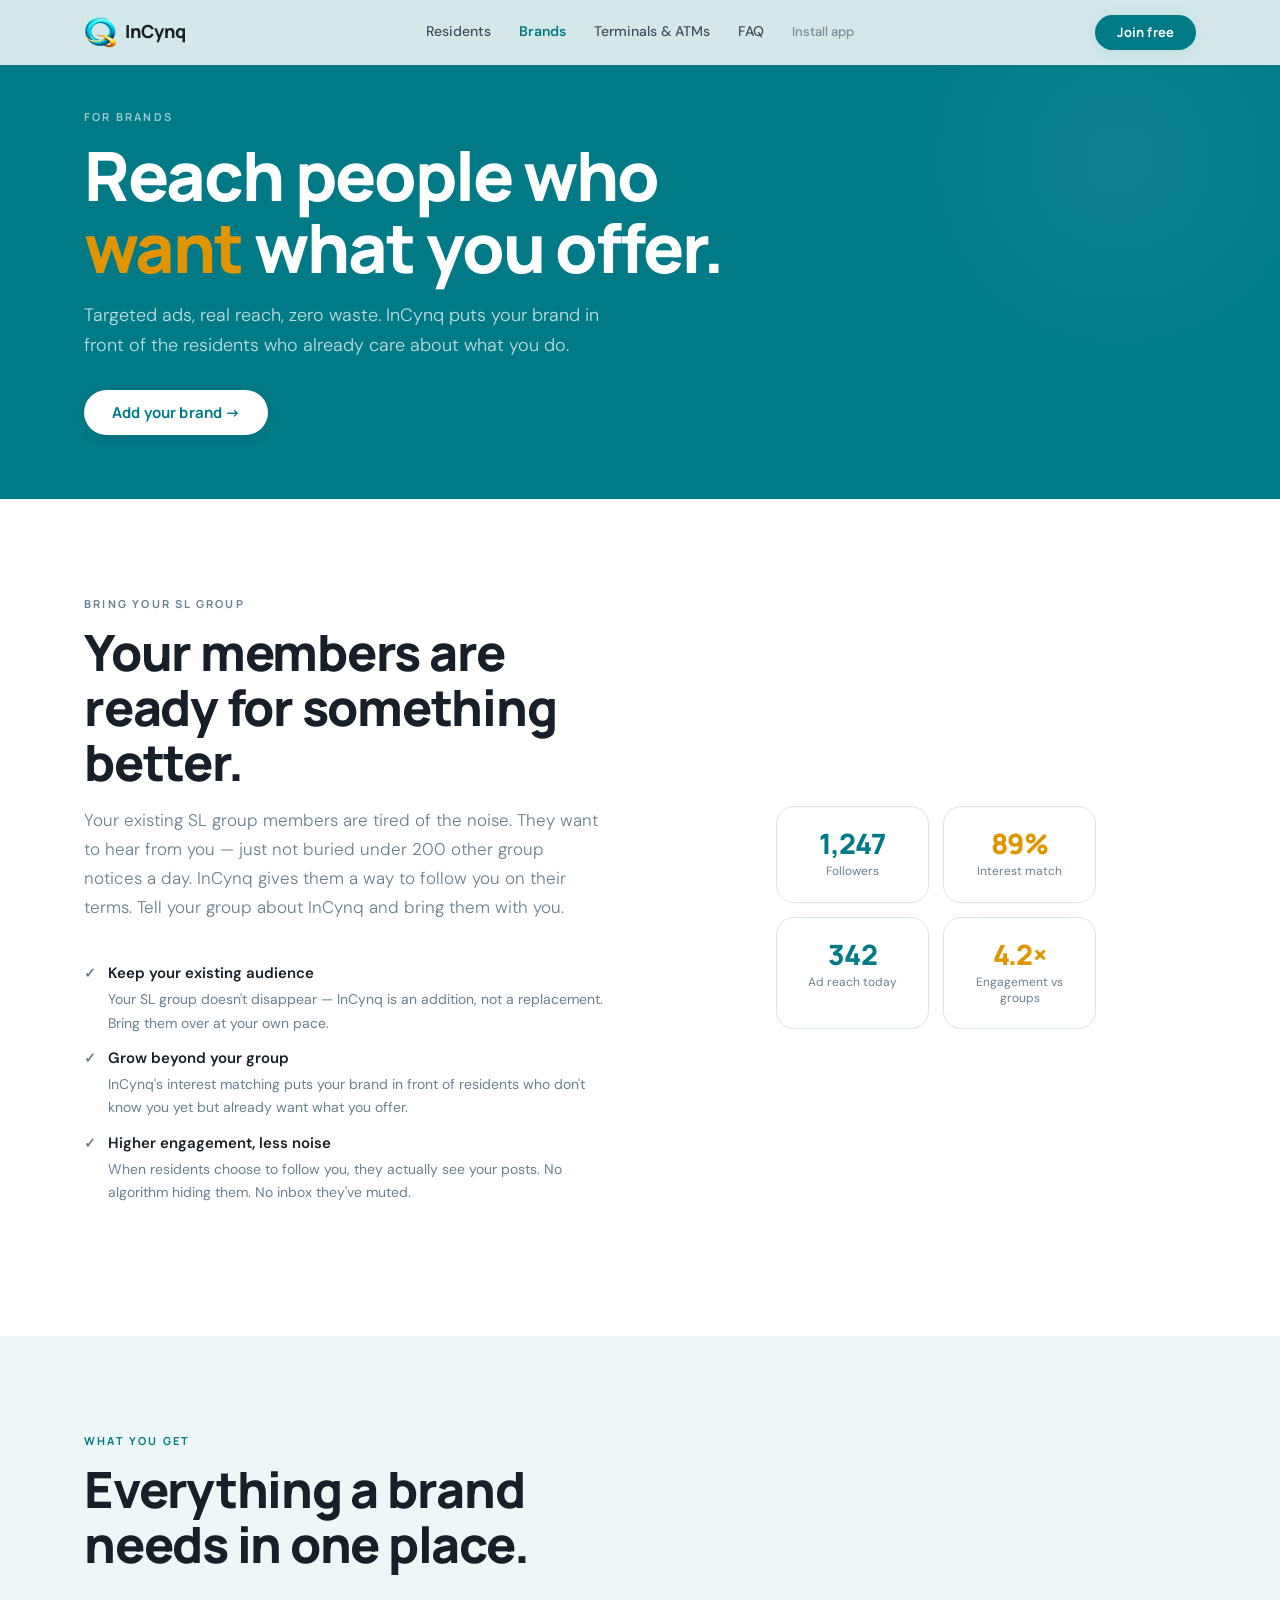
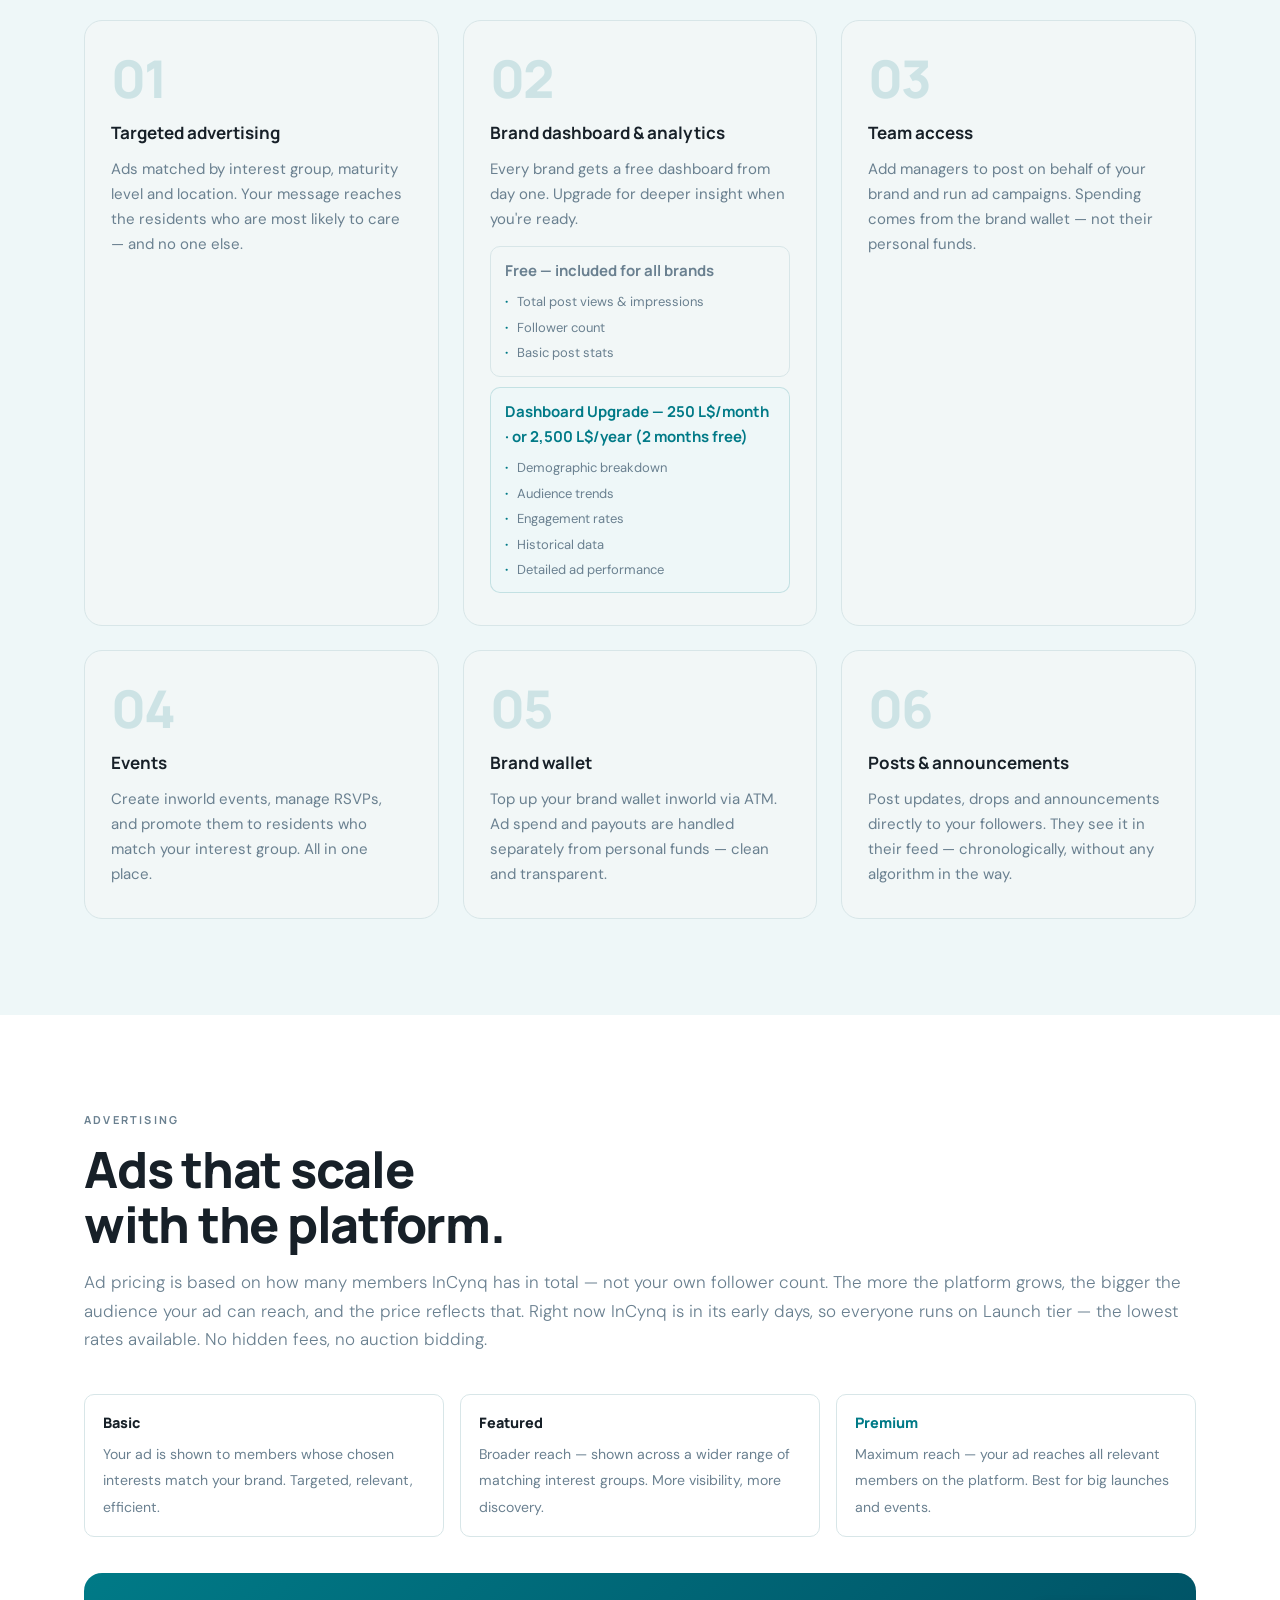
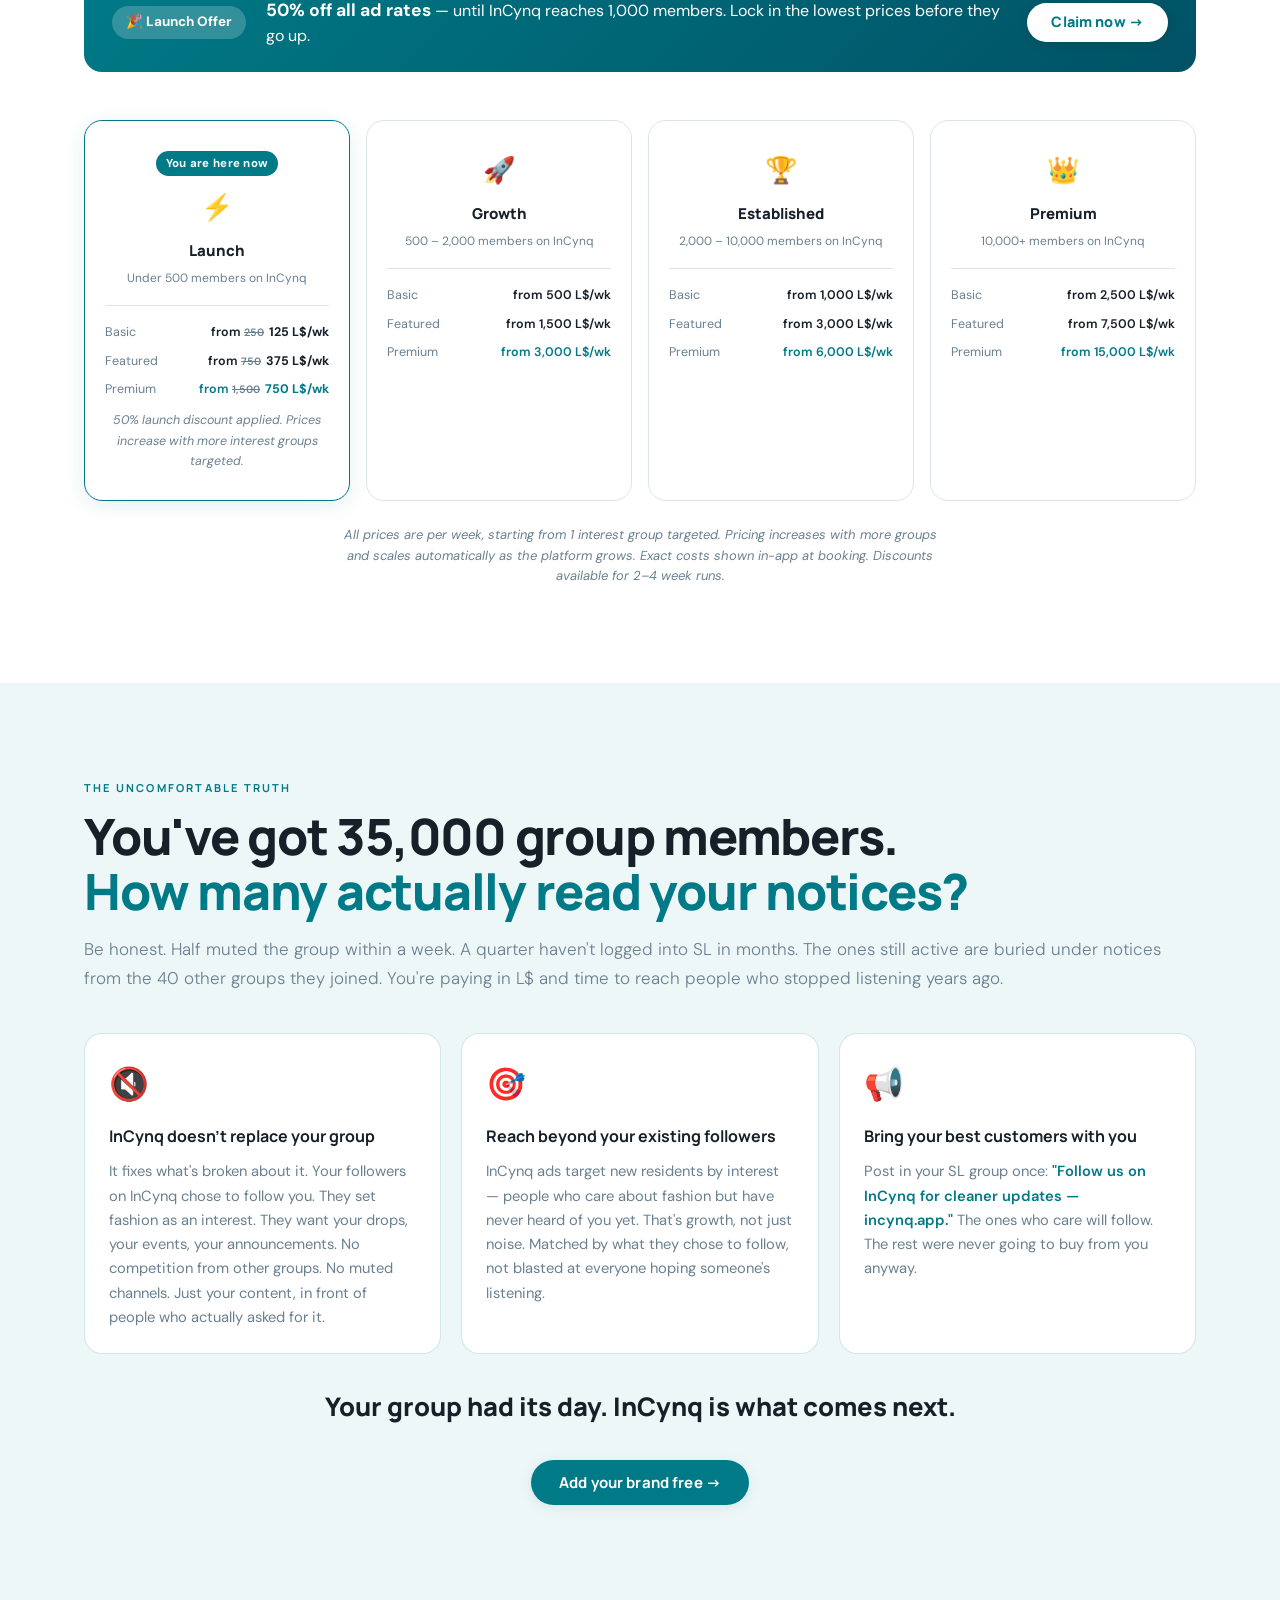
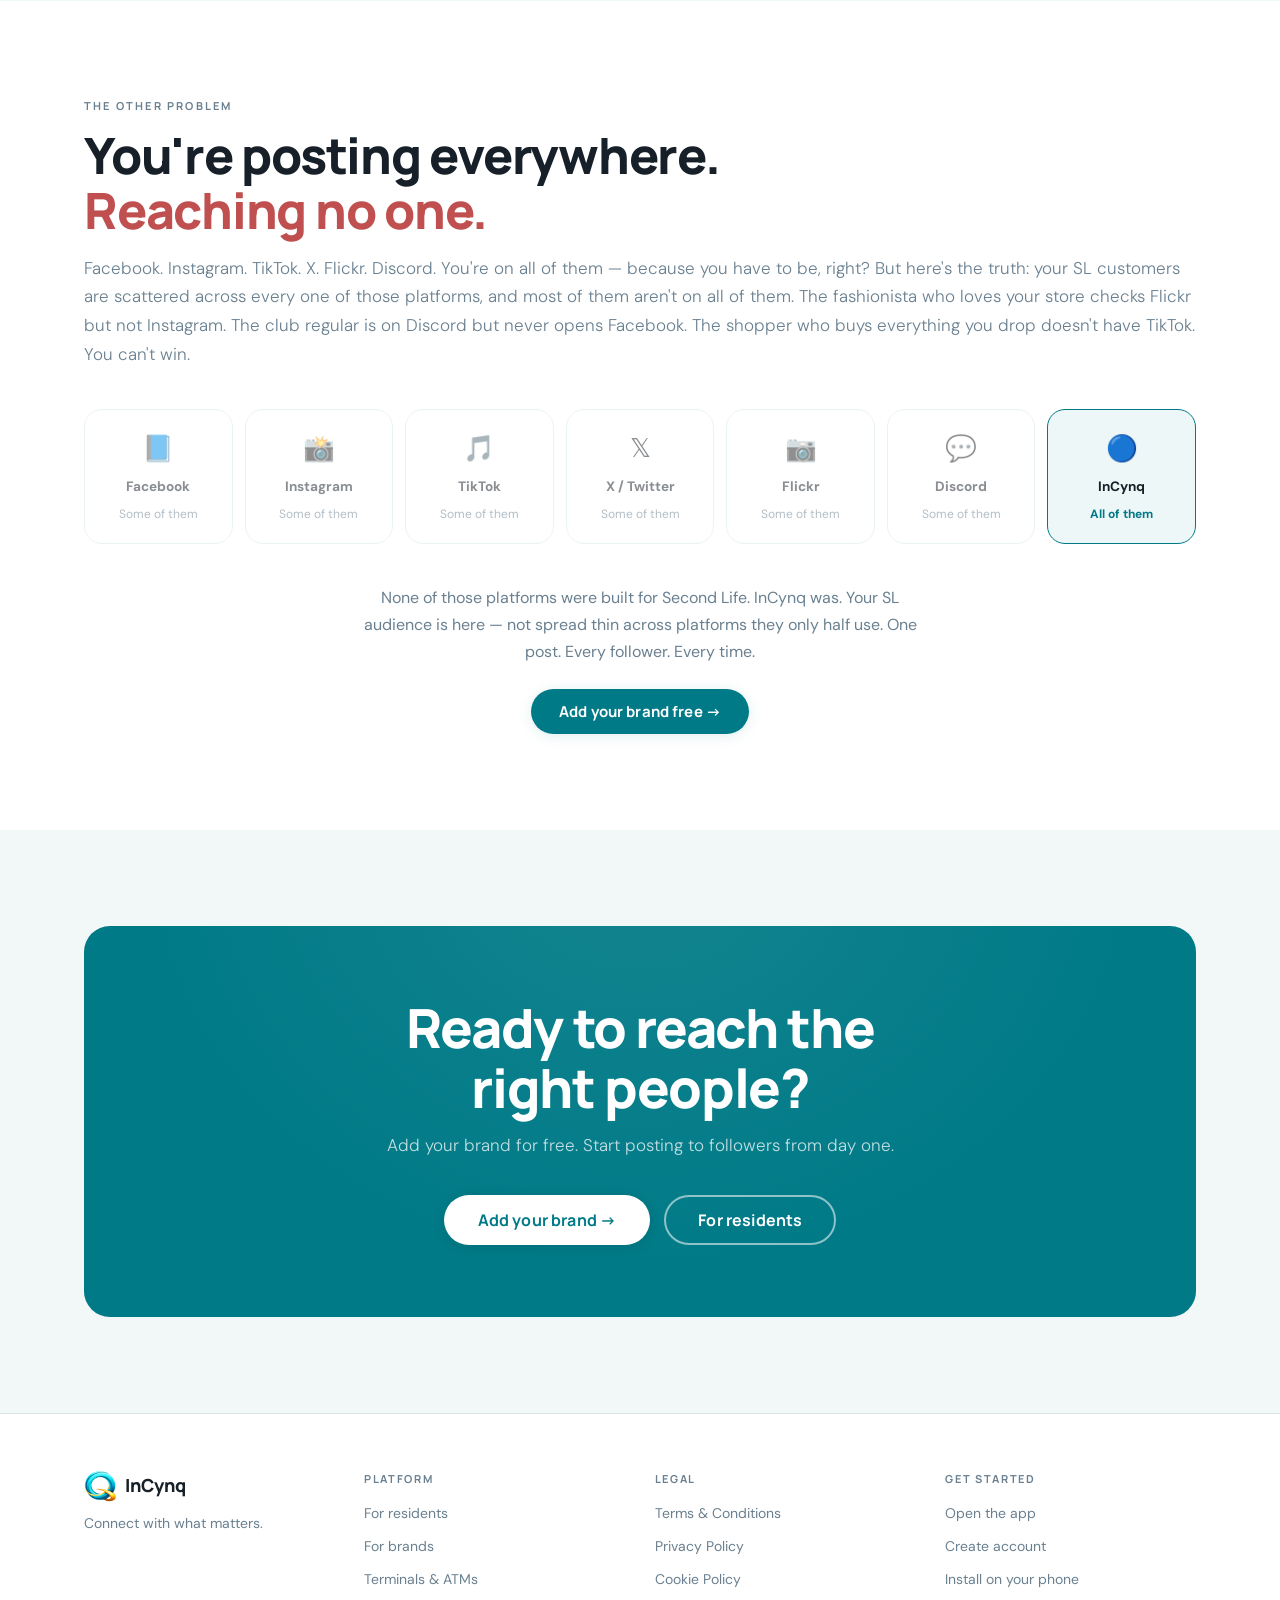
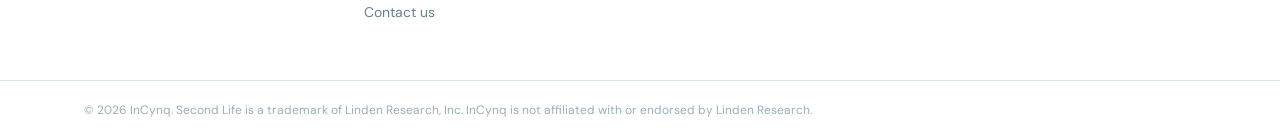
==== commit a234051e: "Dynamic dashboard pricing on brands page" ====
--- a/brands.html
+++ b/brands.html
@@ -136,7 +136,7 @@
                 </ul>
               </div>
               <div class="dashboard-tier dashboard-tier-paid">
-                <p class="dashboard-tier-title">Dashboard Upgrade — 500 L$/month</p>
+                <p class="dashboard-tier-title">Dashboard Upgrade — <span id="dash-price-monthly">250</span> L$/month · or <span id="dash-price-annual">2,500</span> L$/year (2 months free)</p>
                 <ul class="dashboard-tier-list">
                   <li>Demographic breakdown</li>
                   <li>Audience trends</li>
@@ -460,5 +460,29 @@
   </footer>
 
   <script src="js/main.js"></script>
+  <script>
+  (async () => {
+    const ANON = 'eyJhbGciOiJIUzI1NiIsInR5cCI6IkpXVCJ9.eyJpc3MiOiJzdXBhYmFzZSIsInJlZiI6Im11enpqdmVneW5zZW1sc2J3Z2dmIiwicm9sZSI6ImFub24iLCJpYXQiOjE3NzYwMjI5MDIsImV4cCI6MjA5MTU5ODkwMn0.AO2BgiecEKZvqCeZyJPZrS7AhOI6UsZTMHMvfXyAaXI';
+    const HDRS = { 'apikey': ANON, 'Authorization': 'Bearer ' + ANON };
+    try {
+      const res  = await fetch(
+        'https://muzzjvegynsemlsbwggf.supabase.co/rest/v1/app_content?key=in.(dashboard_upgrade_monthly,dashboard_upgrade_annual)&select=key,value',
+        { headers: HDRS }
+      );
+      const data = await res.json();
+      if (!Array.isArray(data)) return;
+      data.forEach(row => {
+        if (row.key === 'dashboard_upgrade_monthly') {
+          const el = document.getElementById('dash-price-monthly');
+          if (el) el.textContent = parseInt(row.value).toLocaleString();
+        }
+        if (row.key === 'dashboard_upgrade_annual') {
+          const el = document.getElementById('dash-price-annual');
+          if (el) el.textContent = parseInt(row.value).toLocaleString();
+        }
+      });
+    } catch(e) {}
+  })();
+  </script>
 </body>
 </html>
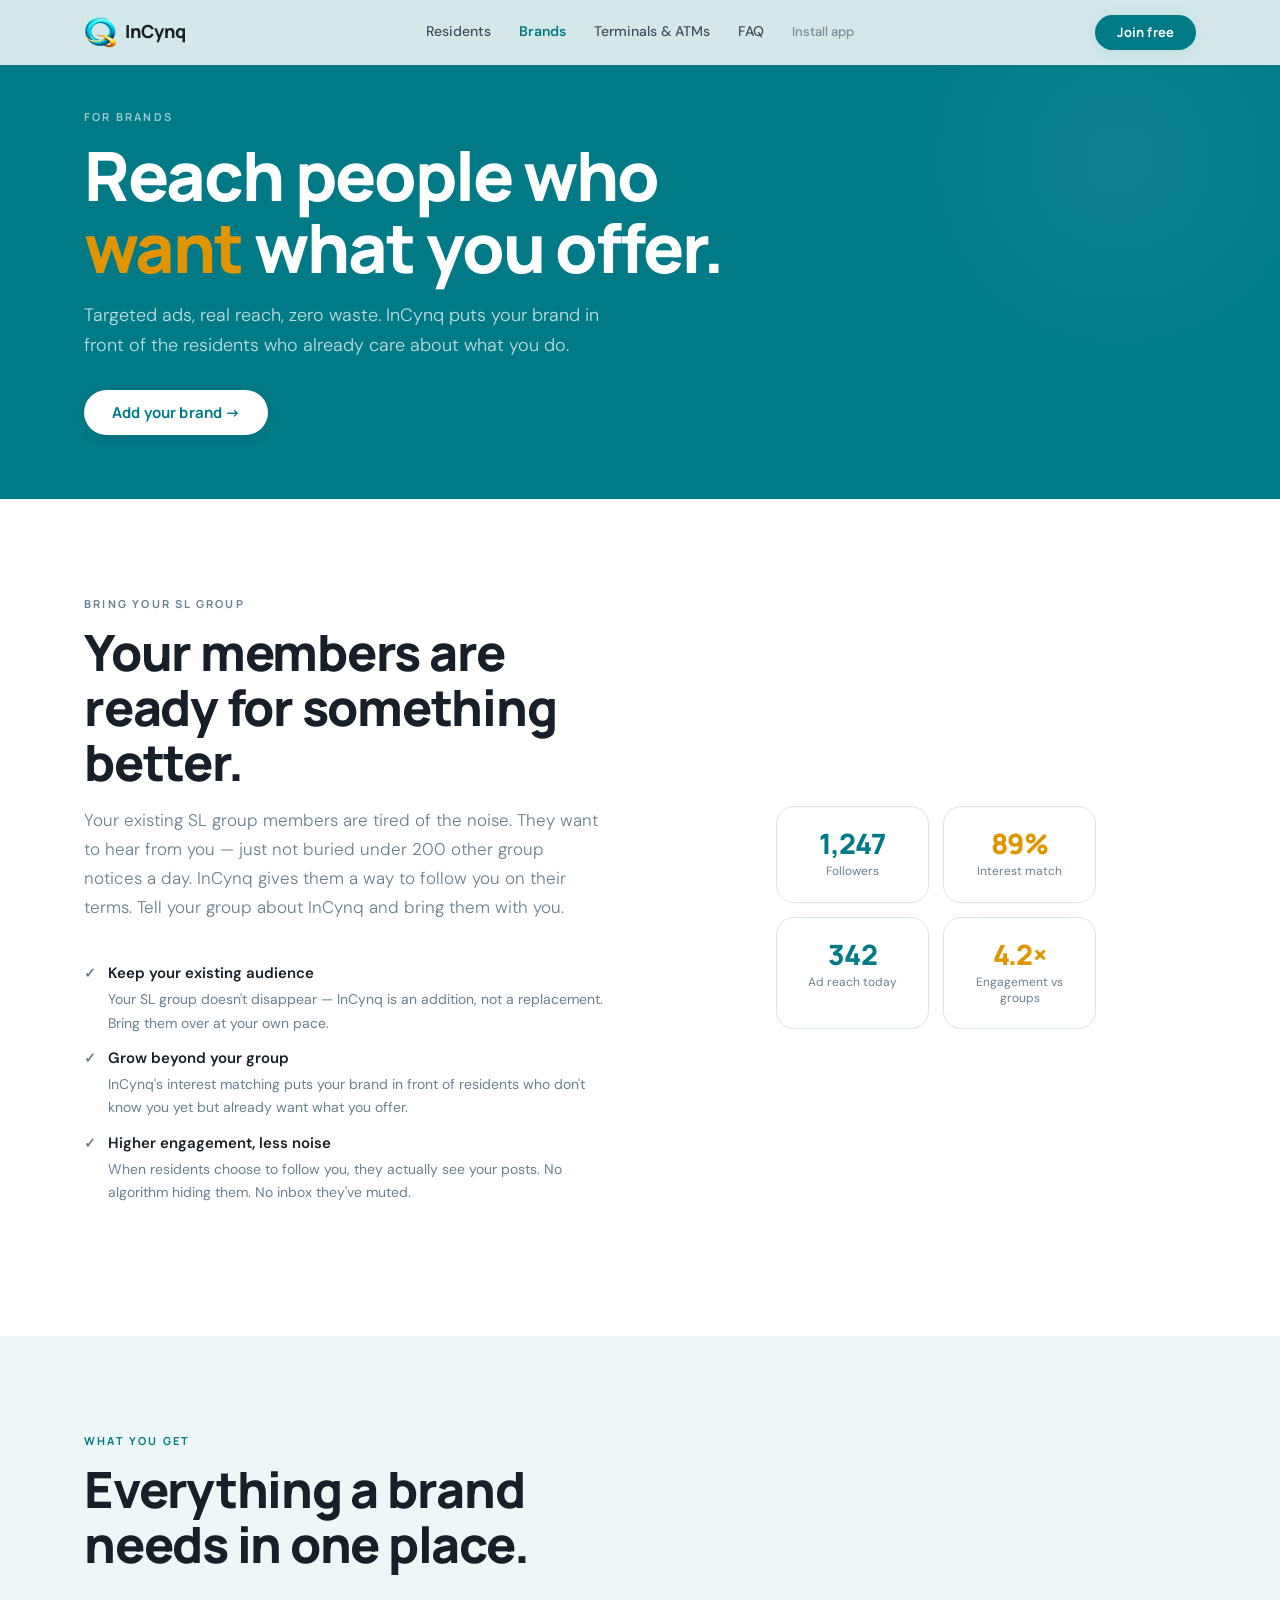
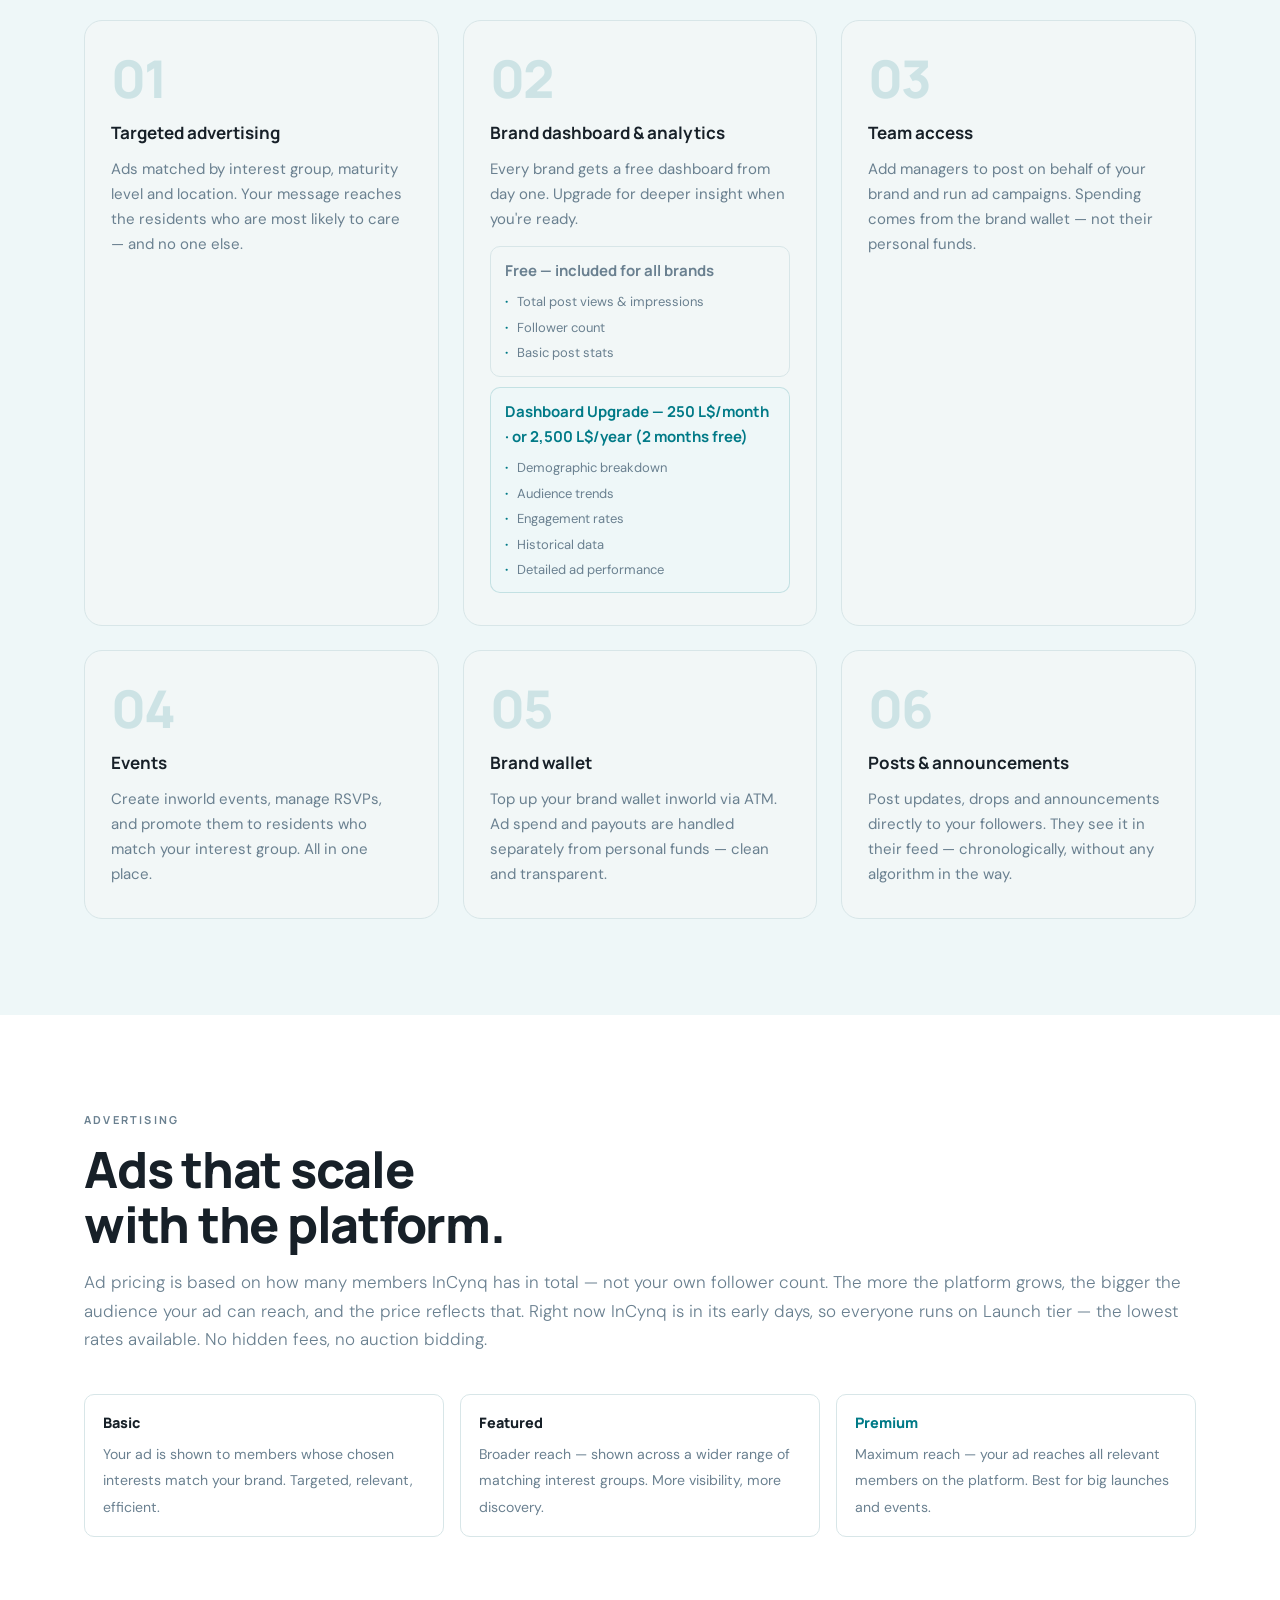
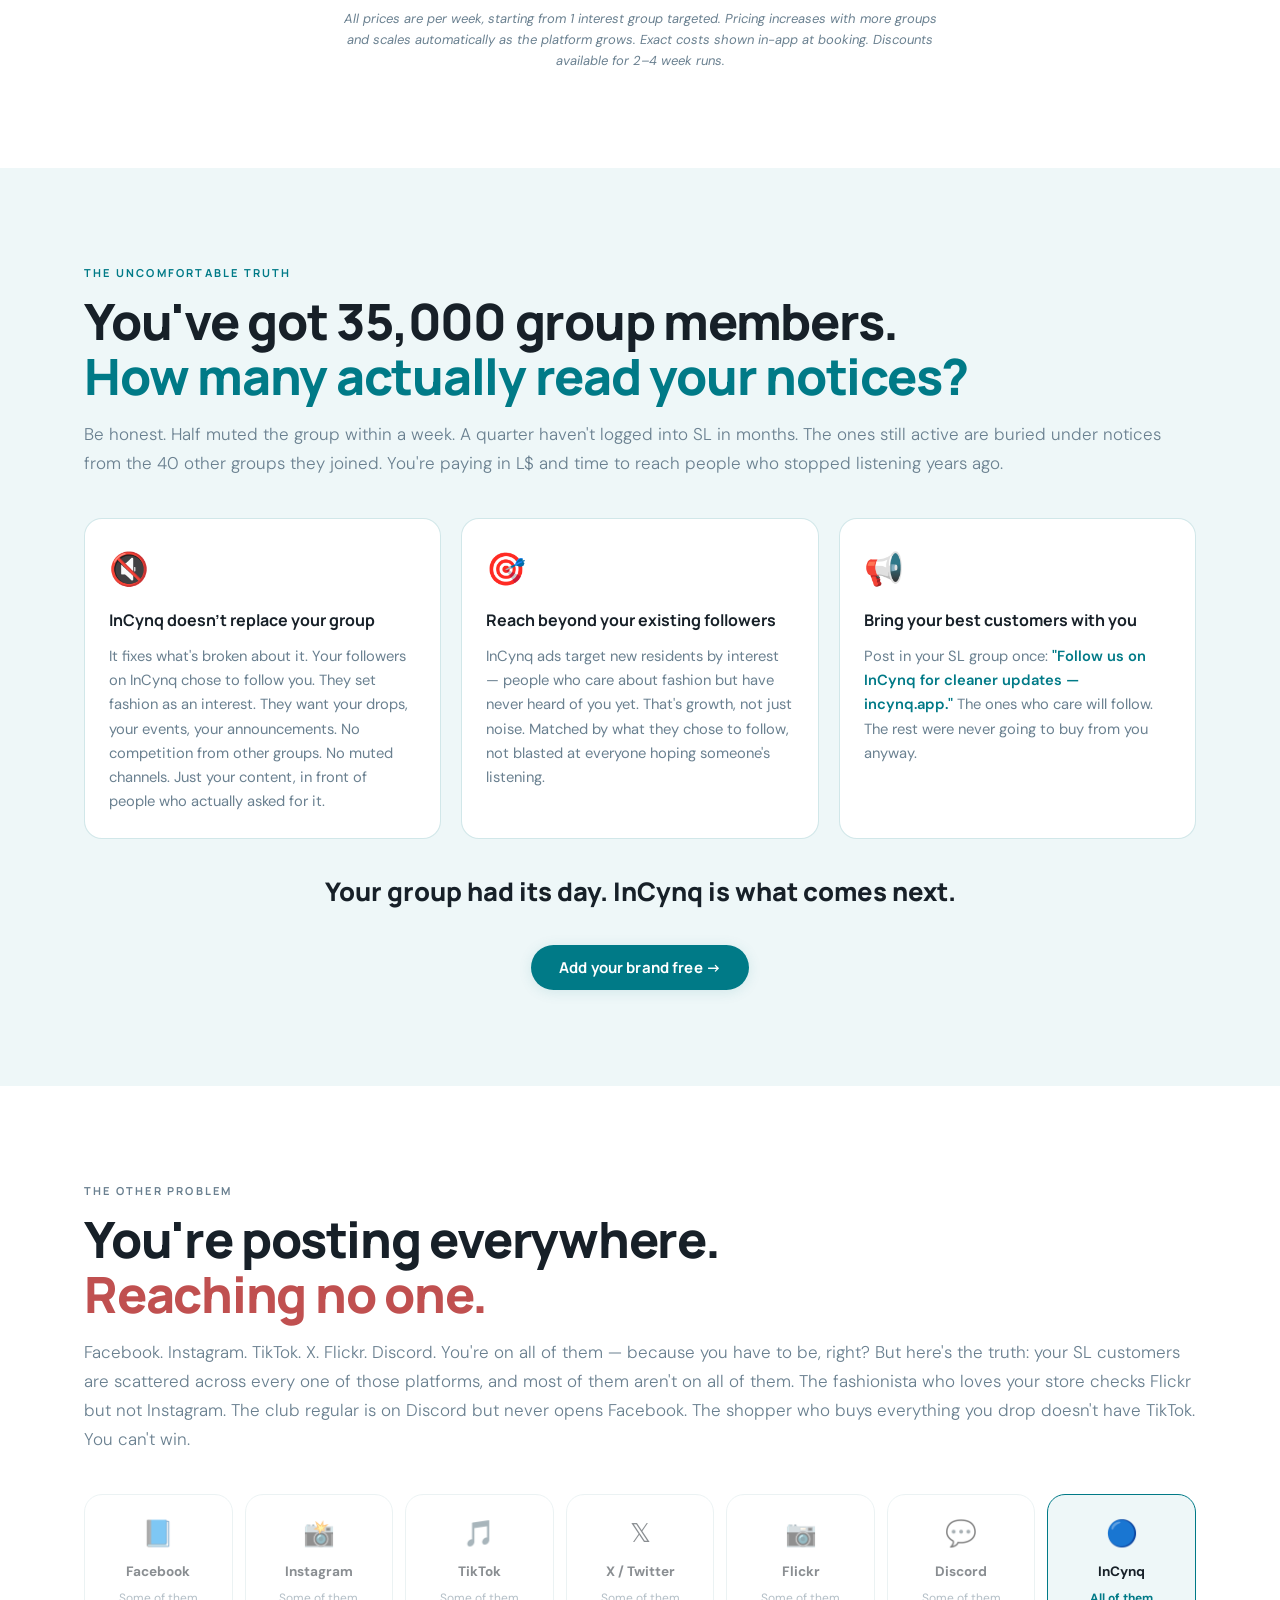
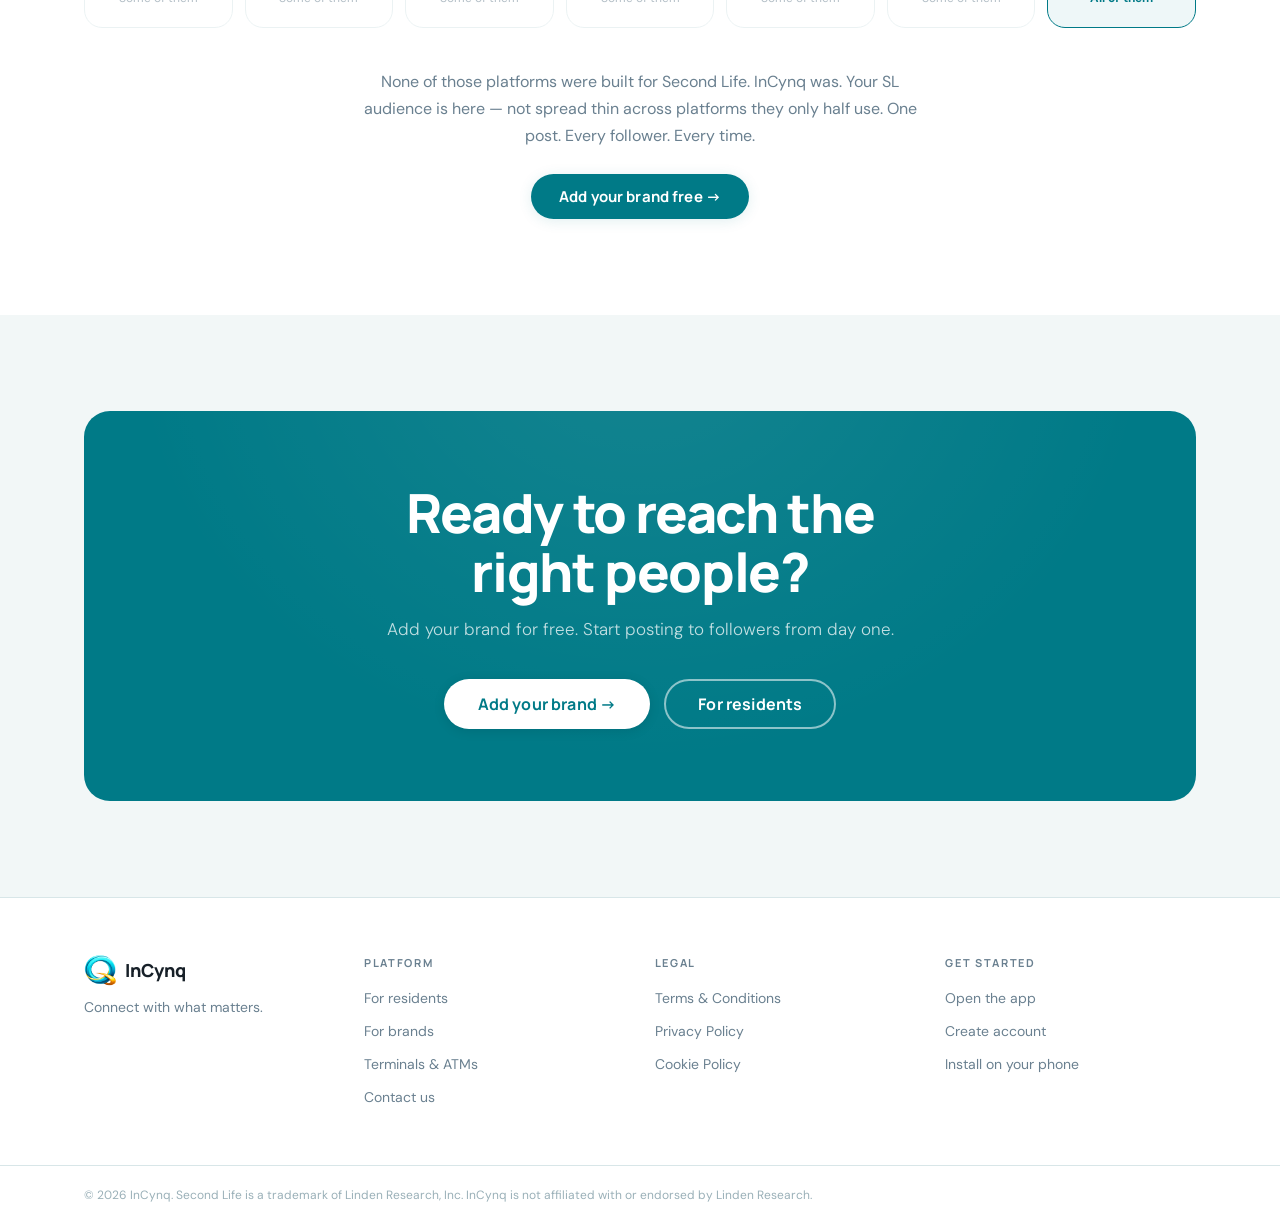
==== commit 1c62ee31: "prices read from admin" ====
--- a/brands.html
+++ b/brands.html
@@ -197,121 +197,109 @@
           </div>
         </div>
 
-        <!-- LAUNCH PROMO BANNER — auto-hides at 1,000 members -->
+        <!-- LAUNCH PROMO BANNER — driven by admin (app_content) -->
         <div class="promo-banner" id="launch-promo" style="display:none;">
           <div class="promo-banner-inner">
             <div class="promo-badge">🎉 Launch Offer</div>
             <div class="promo-text">
-              <strong>50% off all ad rates</strong> — until InCynq reaches 1,000 members. Lock in the lowest prices before they go up.
+              <strong><span id="promo-pct">50</span>% off all ad rates</strong> — until InCynq reaches <span id="promo-threshold">1,000</span> members. Lock in the lowest prices before they go up.
               <span class="promo-counter" id="promo-counter"></span>
             </div>
             <a href="https://incynq.app" class="btn btn-white promo-cta" target="_blank" rel="noopener">Claim now →</a>
           </div>
         </div>
 
+        <!-- Ad tier cards — rendered from admin pricing_tiers + promo -->
+        <div class="tiers-grid" id="tiers-grid"></div>
+
+        <p class="tiers-note">All prices are per week, starting from 1 interest group targeted. Pricing increases with more groups and scales automatically as the platform grows. Exact costs shown in-app at booking. Discounts available for 2–4 week runs.</p>
+
         <script>
         (async () => {
           const ANON = 'eyJhbGciOiJIUzI1NiIsInR5cCI6IkpXVCJ9.eyJpc3MiOiJzdXBhYmFzZSIsInJlZiI6Im11enpqdmVneW5zZW1sc2J3Z2dmIiwicm9sZSI6ImFub24iLCJpYXQiOjE3NzYwMjI5MDIsImV4cCI6MjA5MTU5ODkwMn0.AO2BgiecEKZvqCeZyJPZrS7AhOI6UsZTMHMvfXyAaXI';
+          const HDRS = { 'apikey': ANON, 'Authorization': 'Bearer ' + ANON };
+          const SB = 'https://muzzjvegynsemlsbwggf.supabase.co';
+          const EMOJI = ['⚡','🚀','🏆','👑'];
+          const fmt = n => Number(n).toLocaleString();
+          const round50 = n => Math.round(n / 50) * 50;
+
+          // Member count (excludes official / payments accounts)
+          let count = 0;
           try {
-            const res  = await fetch(
-              'https://muzzjvegynsemlsbwggf.supabase.co/rest/v1/profiles?select=id&activated=eq.true&username=not.in.(incynqpayments,incynqofficial)',
-              { headers: { 'apikey': ANON, 'Authorization': 'Bearer ' + ANON, 'Prefer': 'count=exact', 'Range': '0-0' } }
-            );
-            const count = parseInt(res.headers.get('Content-Range')?.split('/')[1] || '0');
-            if (count < 1000) {
-              document.getElementById('launch-promo').style.display = 'block';
-              const remaining = 1000 - count;
-              document.getElementById('promo-counter').textContent = ' — ' + remaining + ' spot' + (remaining === 1 ? '' : 's') + ' left at this price.';
+            const r = await fetch(`${SB}/rest/v1/profiles?select=id&activated=eq.true&username=not.in.(incynqpayments,incynqofficial)`,
+              { headers: { ...HDRS, 'Prefer': 'count=exact', 'Range': '0-0' } });
+            count = parseInt(r.headers.get('Content-Range')?.split('/')[1] || '0');
+          } catch (e) {}
+
+          // Admin config: pricing tiers + promo
+          let tiers = [], promoActive = false, promoPct = 0, promoThreshold = null;
+          try {
+            const r = await fetch(`${SB}/rest/v1/app_content?key=in.(pricing_tiers,launch_promo_active,launch_promo_discount,launch_promo_threshold,launch_promo_start,launch_promo_end)&select=key,value`, { headers: HDRS });
+            const rows = await r.json();
+            const map = {};
+            (Array.isArray(rows) ? rows : []).forEach(x => map[x.key] = x.value);
+            try { tiers = JSON.parse(map.pricing_tiers || '[]'); } catch { tiers = []; }
+            promoPct = parseInt(map.launch_promo_discount, 10) || 0;
+            promoThreshold = map.launch_promo_threshold ? parseInt(map.launch_promo_threshold, 10) : null;
+            const start = map.launch_promo_start ? new Date(map.launch_promo_start) : null;
+            const end   = map.launch_promo_end   ? new Date(map.launch_promo_end)   : null;
+            const on = String(map.launch_promo_active).toLowerCase() === 'true';
+            const now = new Date();
+            promoActive = on && promoPct > 0
+              && !(start && !isNaN(start.getTime()) && now < start)
+              && !(end   && !isNaN(end.getTime())   && now > end)
+              && !(promoThreshold && count >= promoThreshold);
+          } catch (e) {}
+
+          if (!tiers.length) return; // graceful: leave section empty rather than show stale prices
+
+          const mult = promoActive ? Math.max(0, 1 - promoPct / 100) : 1;
+          const currentIdx = tiers.findIndex(t => count >= t.min && (t.max == null || count <= t.max));
+
+          const memberText = t => {
+            if (t.min === 0)   return `Under ${fmt((t.max ?? 0) + 1)} members on InCynq`;
+            if (t.max == null) return `${fmt(t.min)}+ members on InCynq`;
+            return `${fmt(t.min)} – ${fmt(t.max + 1)} members on InCynq`;
+          };
+
+          const priceRow = (name, base, isCurrent, teal) => {
+            const cls = teal ? 'tier-reach-val val-teal' : 'tier-reach-val';
+            if (isCurrent && promoActive) {
+              return `<div class="tier-reach-row"><span class="tier-reach-name">${name}</span>`
+                   + `<span class="${cls}">from <s class="price-strike">${fmt(base)}</s> <strong>${fmt(round50(base * mult))} L$/wk</strong></span></div>`;
             }
-          } catch(e) {
-            // On error show the banner anyway — safe default
+            return `<div class="tier-reach-row"><span class="tier-reach-name">${name}</span>`
+                 + `<span class="${cls}">from ${fmt(base)} L$/wk</span></div>`;
+          };
+
+          document.getElementById('tiers-grid').innerHTML = tiers.map((t, i) => {
+            const isCurrent = i === currentIdx;
+            return `<div class="tier-card${isCurrent ? ' tier-featured' : ''}">`
+              + (isCurrent ? `<div class="tier-badge">You are here now</div>` : '')
+              + `<div class="tier-emoji">${EMOJI[i] || '⚡'}</div>`
+              + `<div class="tier-name">${t.label}</div>`
+              + `<div class="tier-members">${memberText(t)}</div>`
+              + `<div class="tier-reaches">`
+                + priceRow('Basic', t.basic, isCurrent, false)
+                + priceRow('Featured', t.featured, isCurrent, false)
+                + priceRow('Premium', t.premium, isCurrent, true)
+              + `</div>`
+              + (isCurrent && promoActive ? `<p class="tier-note">${promoPct}% launch discount applied. Prices increase with more interest groups targeted.</p>` : '')
+              + `</div>`;
+          }).join('');
+
+          // Promo banner
+          if (promoActive) {
+            document.getElementById('promo-pct').textContent = promoPct;
+            if (promoThreshold) {
+              document.getElementById('promo-threshold').textContent = fmt(promoThreshold);
+              const remaining = promoThreshold - count;
+              if (remaining > 0) document.getElementById('promo-counter').textContent = ' — ' + remaining + ' spot' + (remaining === 1 ? '' : 's') + ' left at this price.';
+            }
             document.getElementById('launch-promo').style.display = 'block';
           }
         })();
         </script>
-
-        <div class="tiers-grid">
-          <div class="tier-card tier-featured">
-            <div class="tier-badge">You are here now</div>
-            <div class="tier-emoji">⚡</div>
-            <div class="tier-name">Launch</div>
-            <div class="tier-members">Under 500 members on InCynq</div>
-            <div class="tier-reaches">
-              <div class="tier-reach-row">
-                <span class="tier-reach-name">Basic</span>
-                <span class="tier-reach-val">from <s class="price-strike">250</s> <strong>125 L$/wk</strong></span>
-              </div>
-              <div class="tier-reach-row">
-                <span class="tier-reach-name">Featured</span>
-                <span class="tier-reach-val">from <s class="price-strike">750</s> <strong>375 L$/wk</strong></span>
-              </div>
-              <div class="tier-reach-row">
-                <span class="tier-reach-name">Premium</span>
-                <span class="tier-reach-val val-teal">from <s class="price-strike">1,500</s> <strong>750 L$/wk</strong></span>
-              </div>
-            </div>
-            <p class="tier-note">50% launch discount applied. Prices increase with more interest groups targeted.</p>
-          </div>
-          <div class="tier-card">
-            <div class="tier-emoji">🚀</div>
-            <div class="tier-name">Growth</div>
-            <div class="tier-members">500 – 2,000 members on InCynq</div>
-            <div class="tier-reaches">
-              <div class="tier-reach-row">
-                <span class="tier-reach-name">Basic</span>
-                <span class="tier-reach-val">from 500 L$/wk</span>
-              </div>
-              <div class="tier-reach-row">
-                <span class="tier-reach-name">Featured</span>
-                <span class="tier-reach-val">from 1,500 L$/wk</span>
-              </div>
-              <div class="tier-reach-row">
-                <span class="tier-reach-name">Premium</span>
-                <span class="tier-reach-val val-teal">from 3,000 L$/wk</span>
-              </div>
-            </div>
-          </div>
-          <div class="tier-card">
-            <div class="tier-emoji">🏆</div>
-            <div class="tier-name">Established</div>
-            <div class="tier-members">2,000 – 10,000 members on InCynq</div>
-            <div class="tier-reaches">
-              <div class="tier-reach-row">
-                <span class="tier-reach-name">Basic</span>
-                <span class="tier-reach-val">from 1,000 L$/wk</span>
-              </div>
-              <div class="tier-reach-row">
-                <span class="tier-reach-name">Featured</span>
-                <span class="tier-reach-val">from 3,000 L$/wk</span>
-              </div>
-              <div class="tier-reach-row">
-                <span class="tier-reach-name">Premium</span>
-                <span class="tier-reach-val val-teal">from 6,000 L$/wk</span>
-              </div>
-            </div>
-          </div>
-          <div class="tier-card">
-            <div class="tier-emoji">👑</div>
-            <div class="tier-name">Premium</div>
-            <div class="tier-members">10,000+ members on InCynq</div>
-            <div class="tier-reaches">
-              <div class="tier-reach-row">
-                <span class="tier-reach-name">Basic</span>
-                <span class="tier-reach-val">from 2,500 L$/wk</span>
-              </div>
-              <div class="tier-reach-row">
-                <span class="tier-reach-name">Featured</span>
-                <span class="tier-reach-val">from 7,500 L$/wk</span>
-              </div>
-              <div class="tier-reach-row">
-                <span class="tier-reach-name">Premium</span>
-                <span class="tier-reach-val val-teal">from 15,000 L$/wk</span>
-              </div>
-            </div>
-          </div>
-        </div>
-
-        <p class="tiers-note">All prices are per week, starting from 1 interest group targeted. Pricing increases with more groups and scales automatically as the platform grows. Exact costs shown in-app at booking. Discounts available for 2–4 week runs.</p>
       </div>
     </section>
 
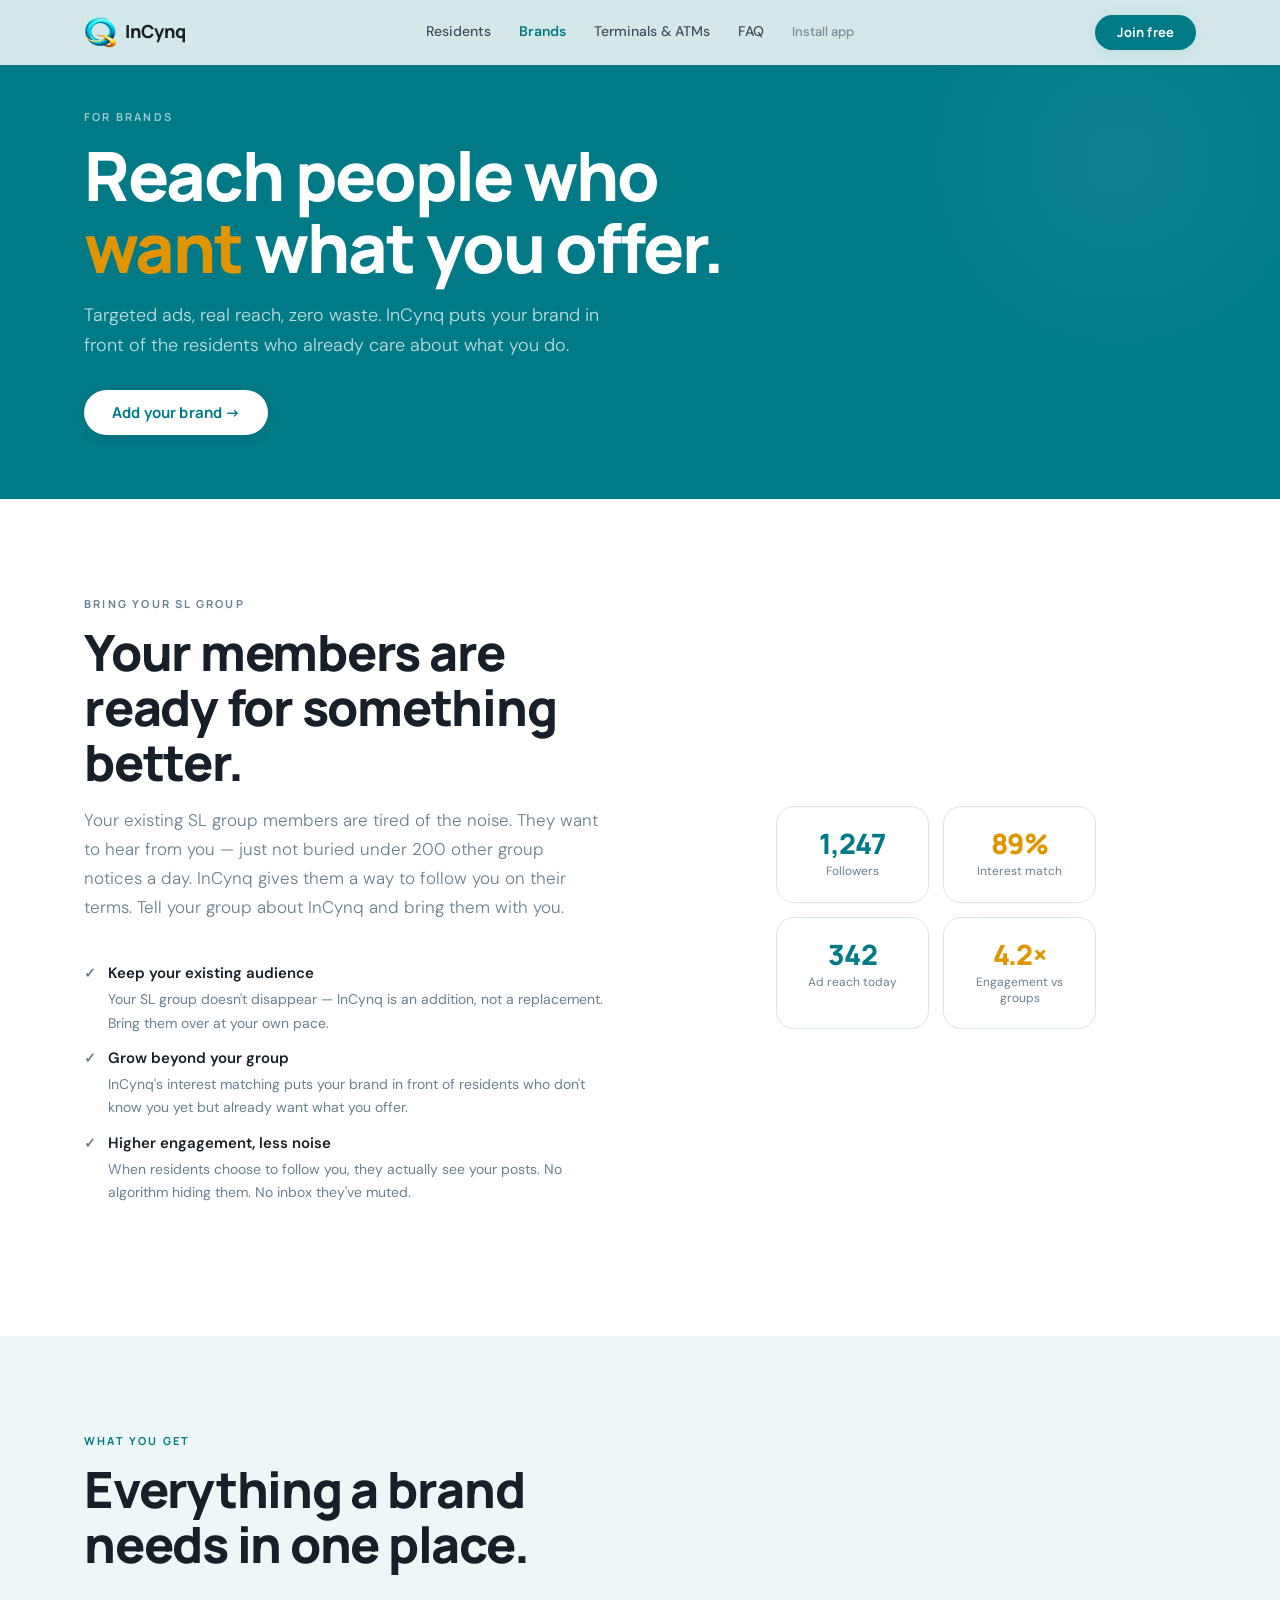
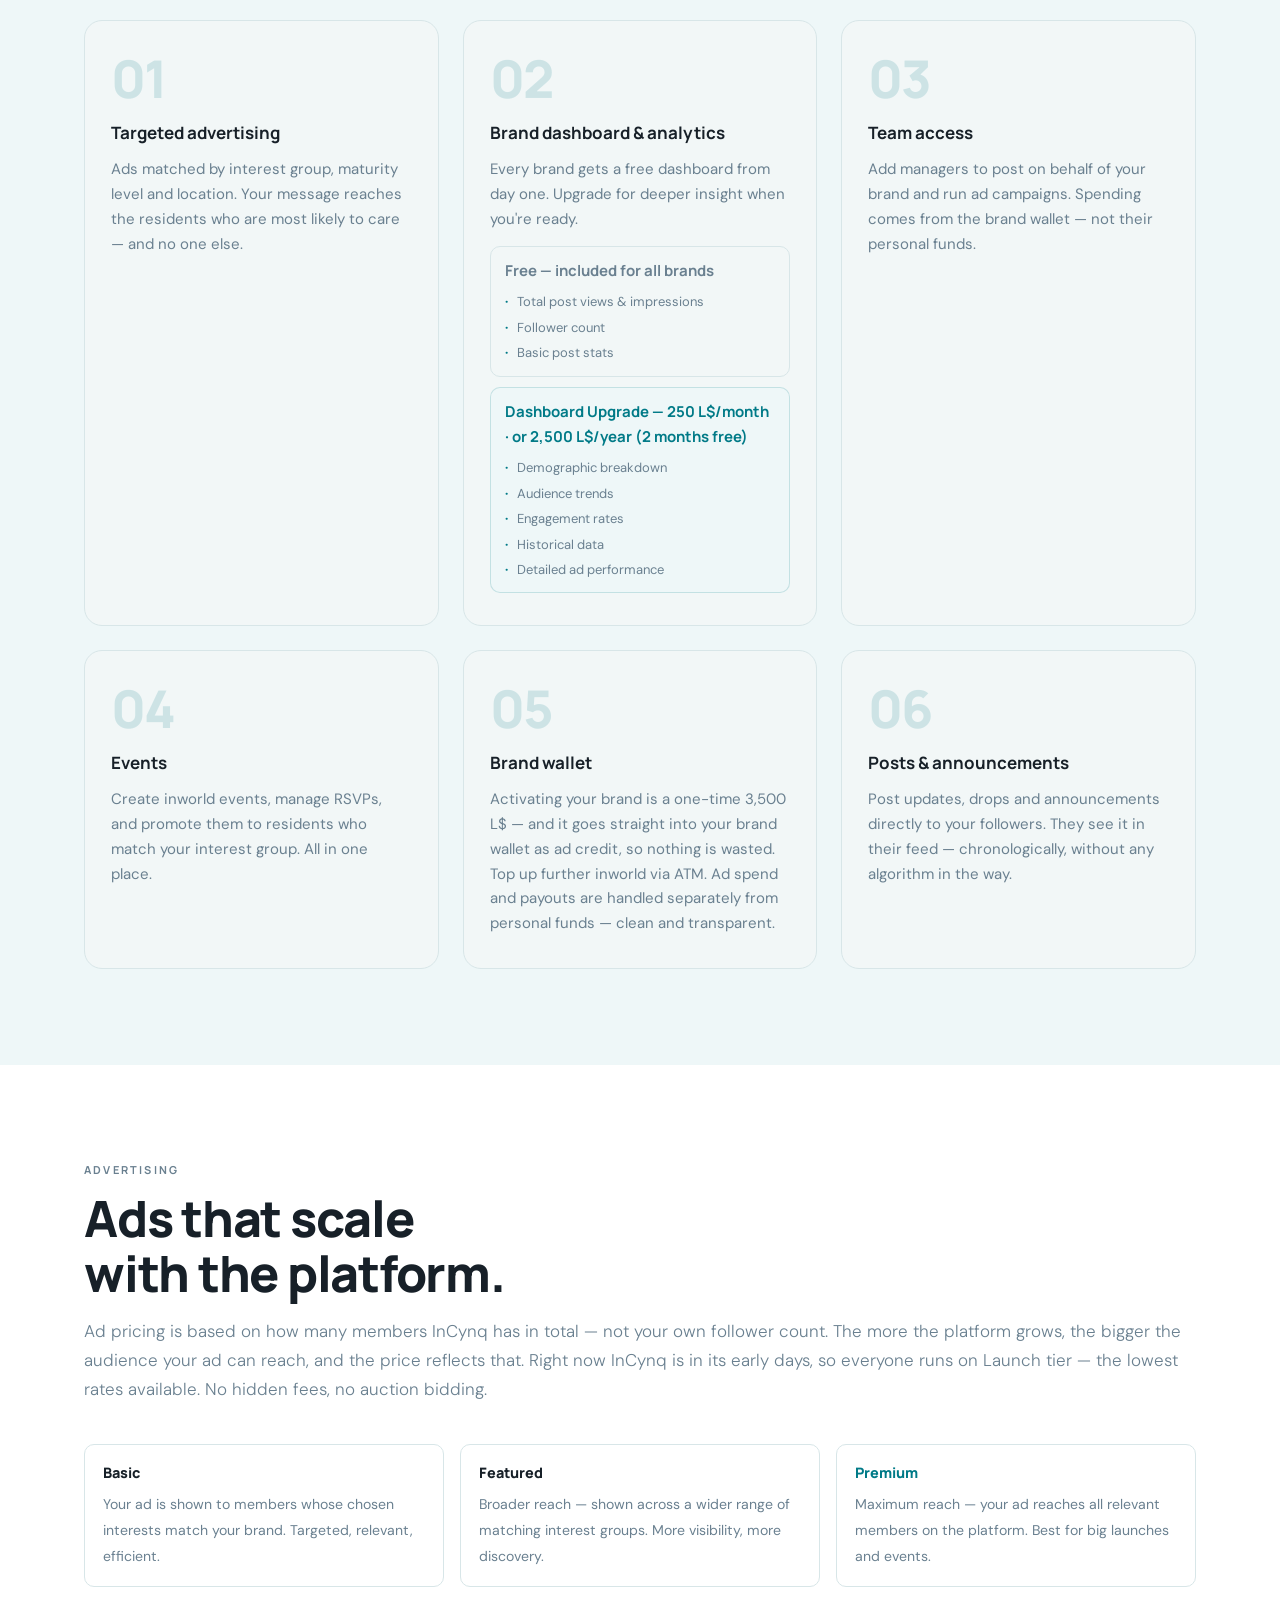
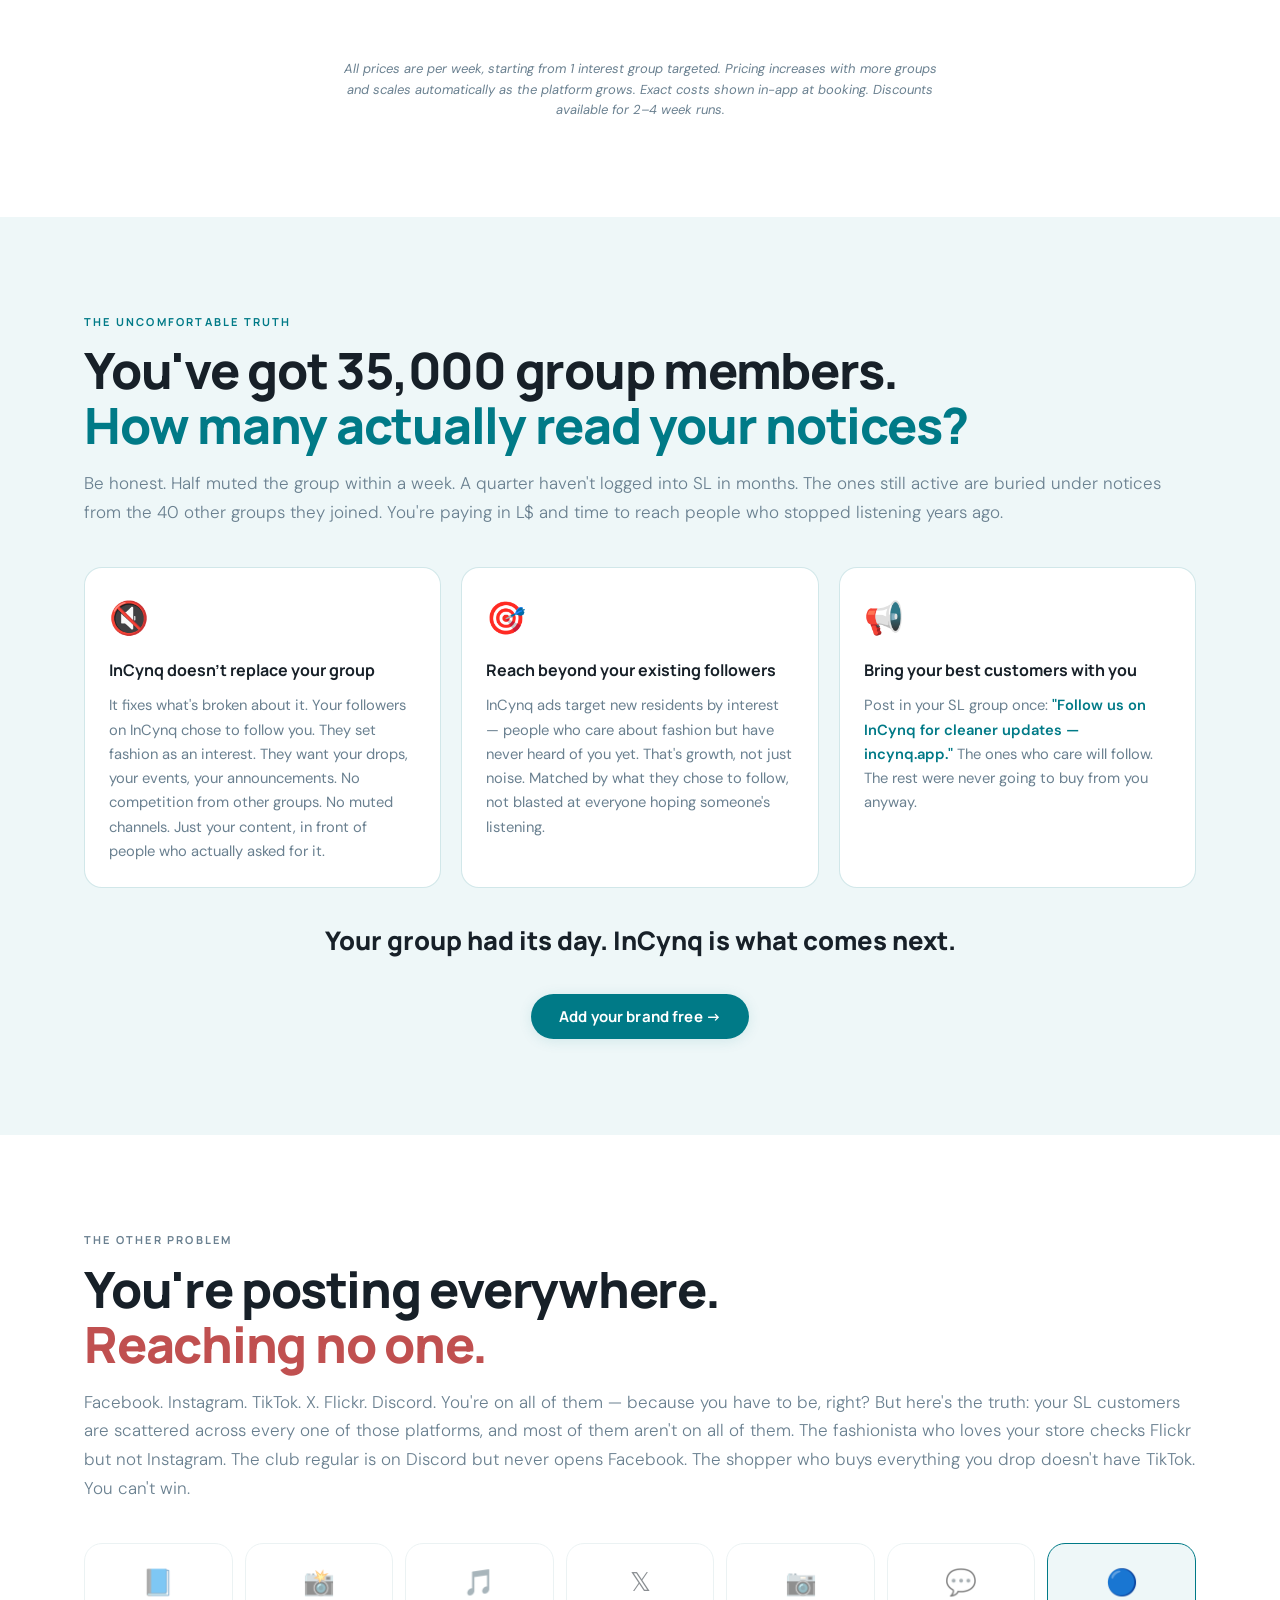
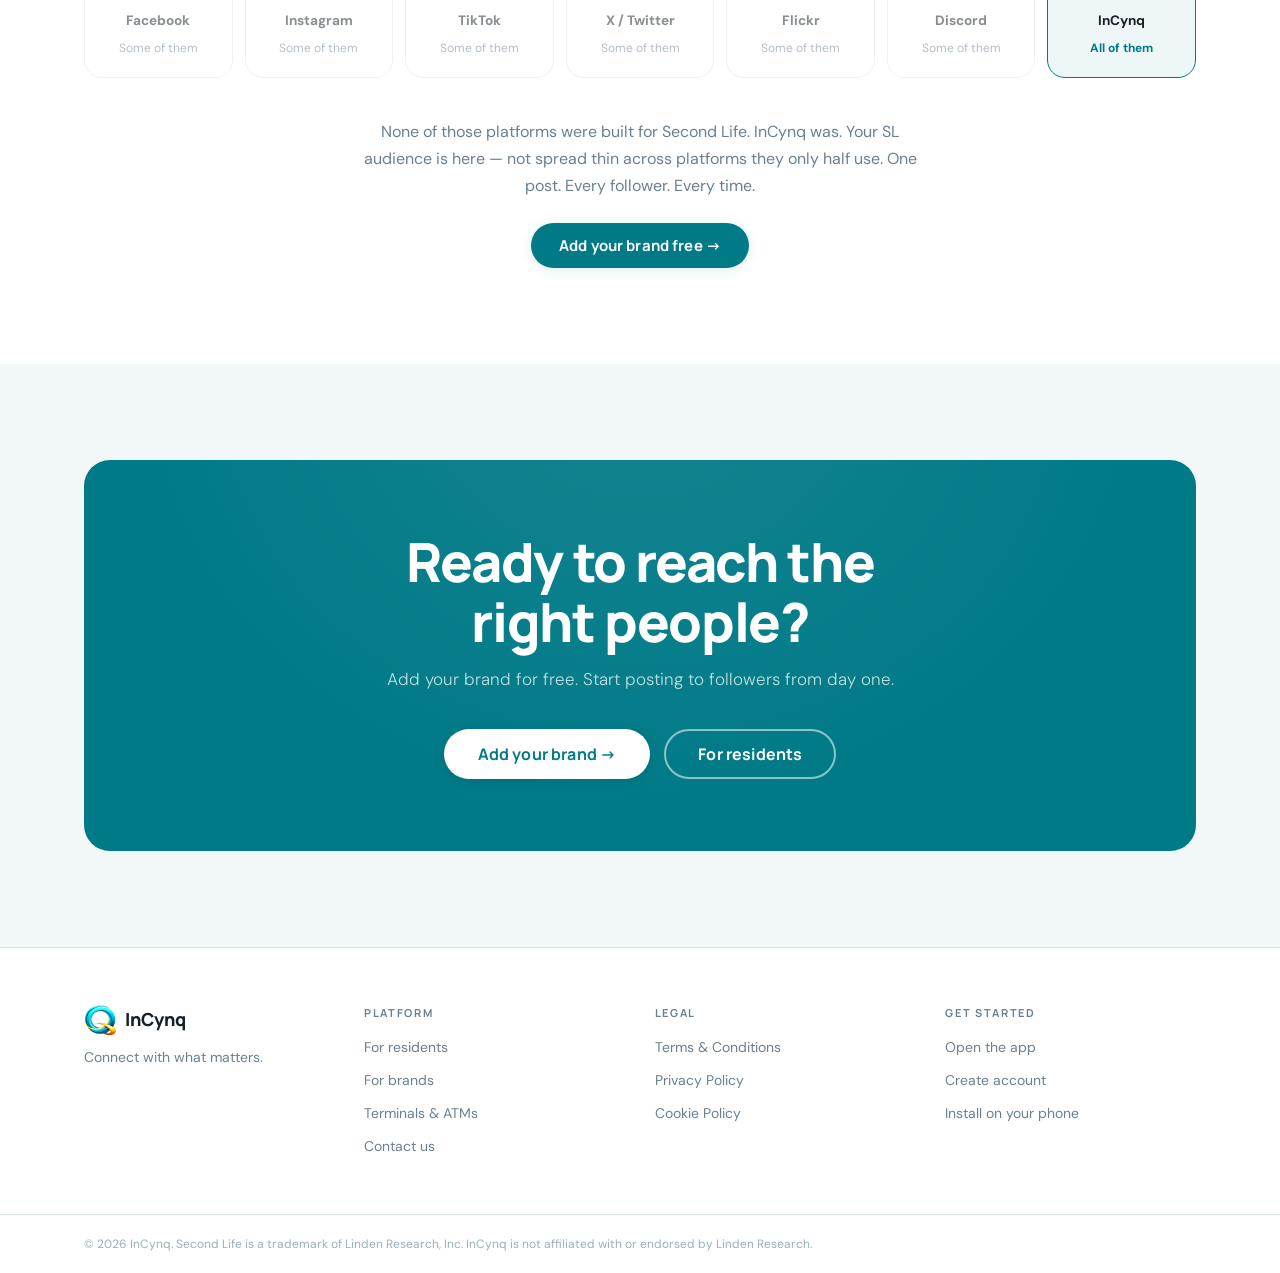
==== commit 03e5433a: "brand fee on brands page; terminal shows resident welcome credit" ====
--- a/brands.html
+++ b/brands.html
@@ -160,7 +160,7 @@
           <div class="step-card">
             <div class="step-card-num">05</div>
             <h3>Brand wallet</h3>
-            <p>Top up your brand wallet inworld via ATM. Ad spend and payouts are handled separately from personal funds — clean and transparent.</p>
+            <p>Activating your brand is a one-time <span data-price="brand_activation_fee">3,500</span> L$ — and it goes straight into your brand wallet as ad credit, so nothing is wasted. Top up further inworld via ATM. Ad spend and payouts are handled separately from personal funds — clean and transparent.</p>
           </div>
           <div class="step-card">
             <div class="step-card-num">06</div>
@@ -448,6 +448,7 @@
   </footer>
 
   <script src="js/main.js"></script>
+  <script src="js/prices.js"></script>
   <script>
   (async () => {
     const ANON = 'eyJhbGciOiJIUzI1NiIsInR5cCI6IkpXVCJ9.eyJpc3MiOiJzdXBhYmFzZSIsInJlZiI6Im11enpqdmVneW5zZW1sc2J3Z2dmIiwicm9sZSI6ImFub24iLCJpYXQiOjE3NzYwMjI5MDIsImV4cCI6MjA5MTU5ODkwMn0.AO2BgiecEKZvqCeZyJPZrS7AhOI6UsZTMHMvfXyAaXI';
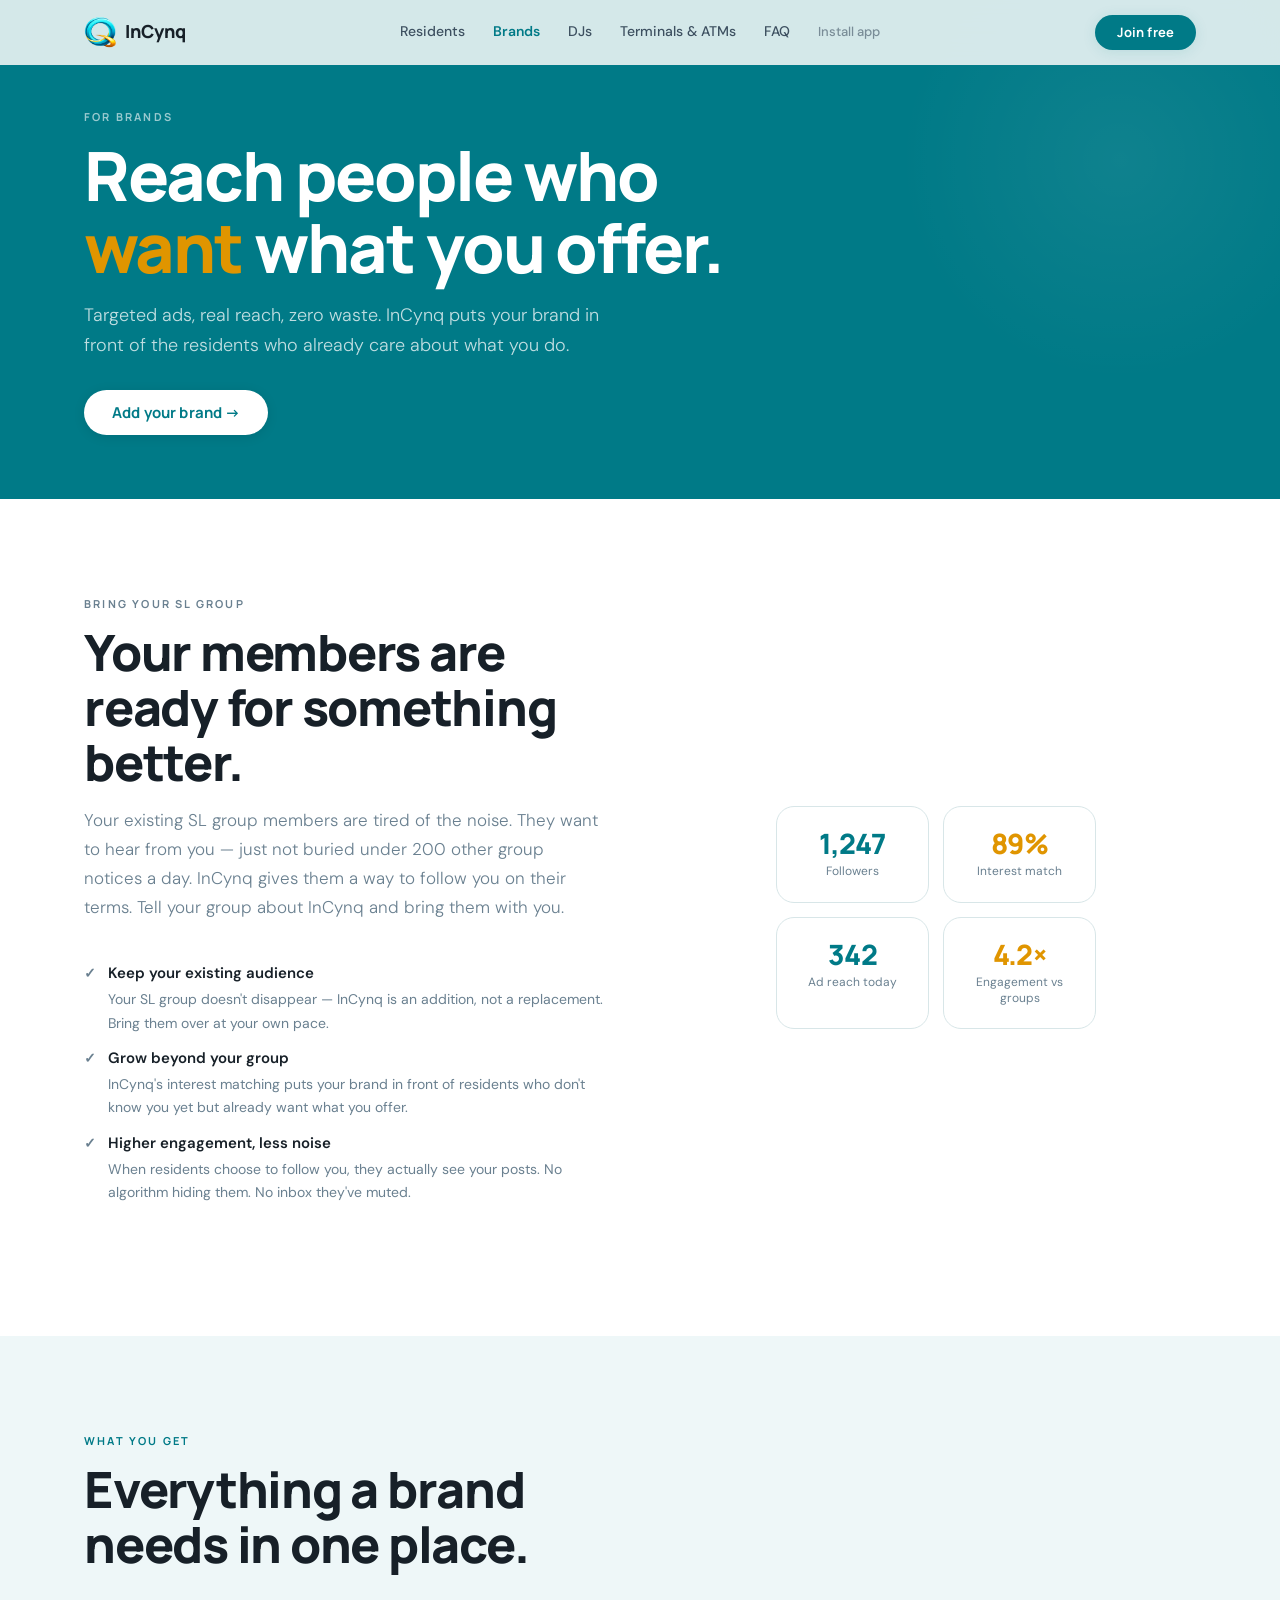
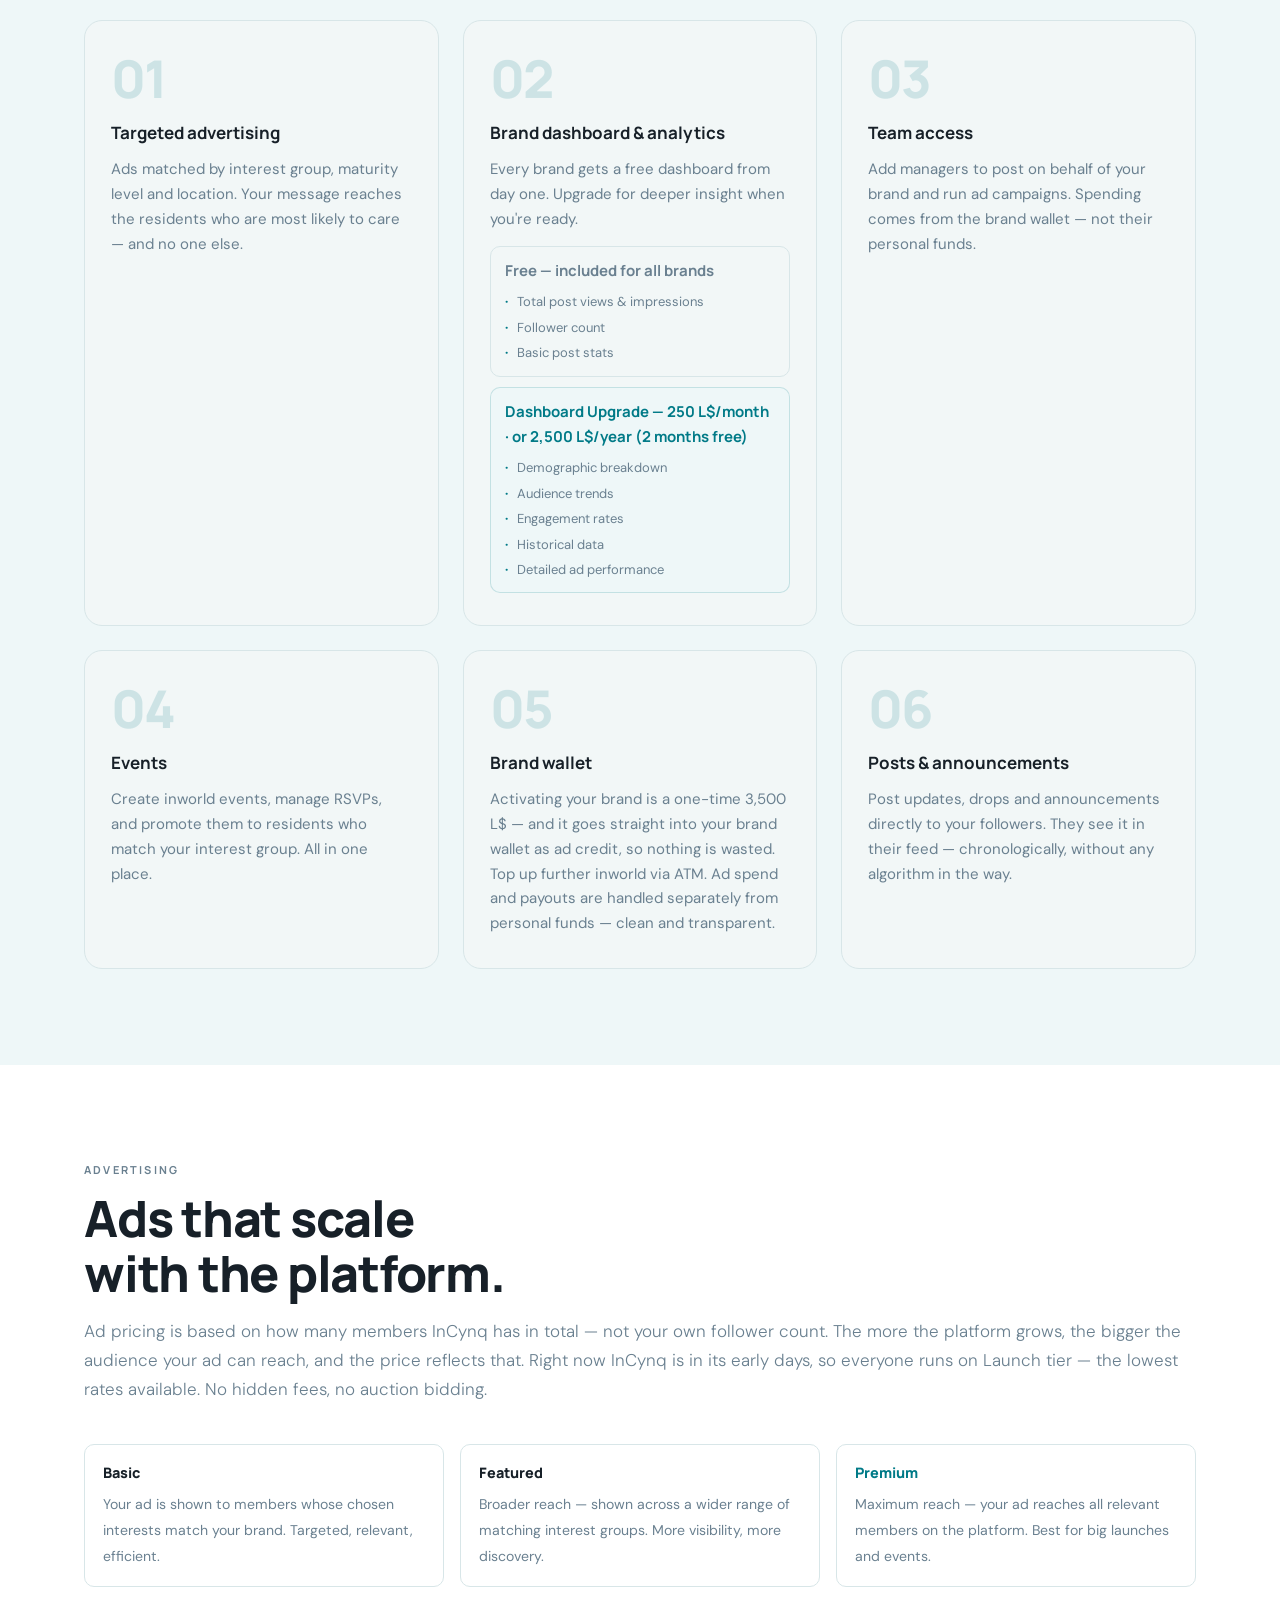
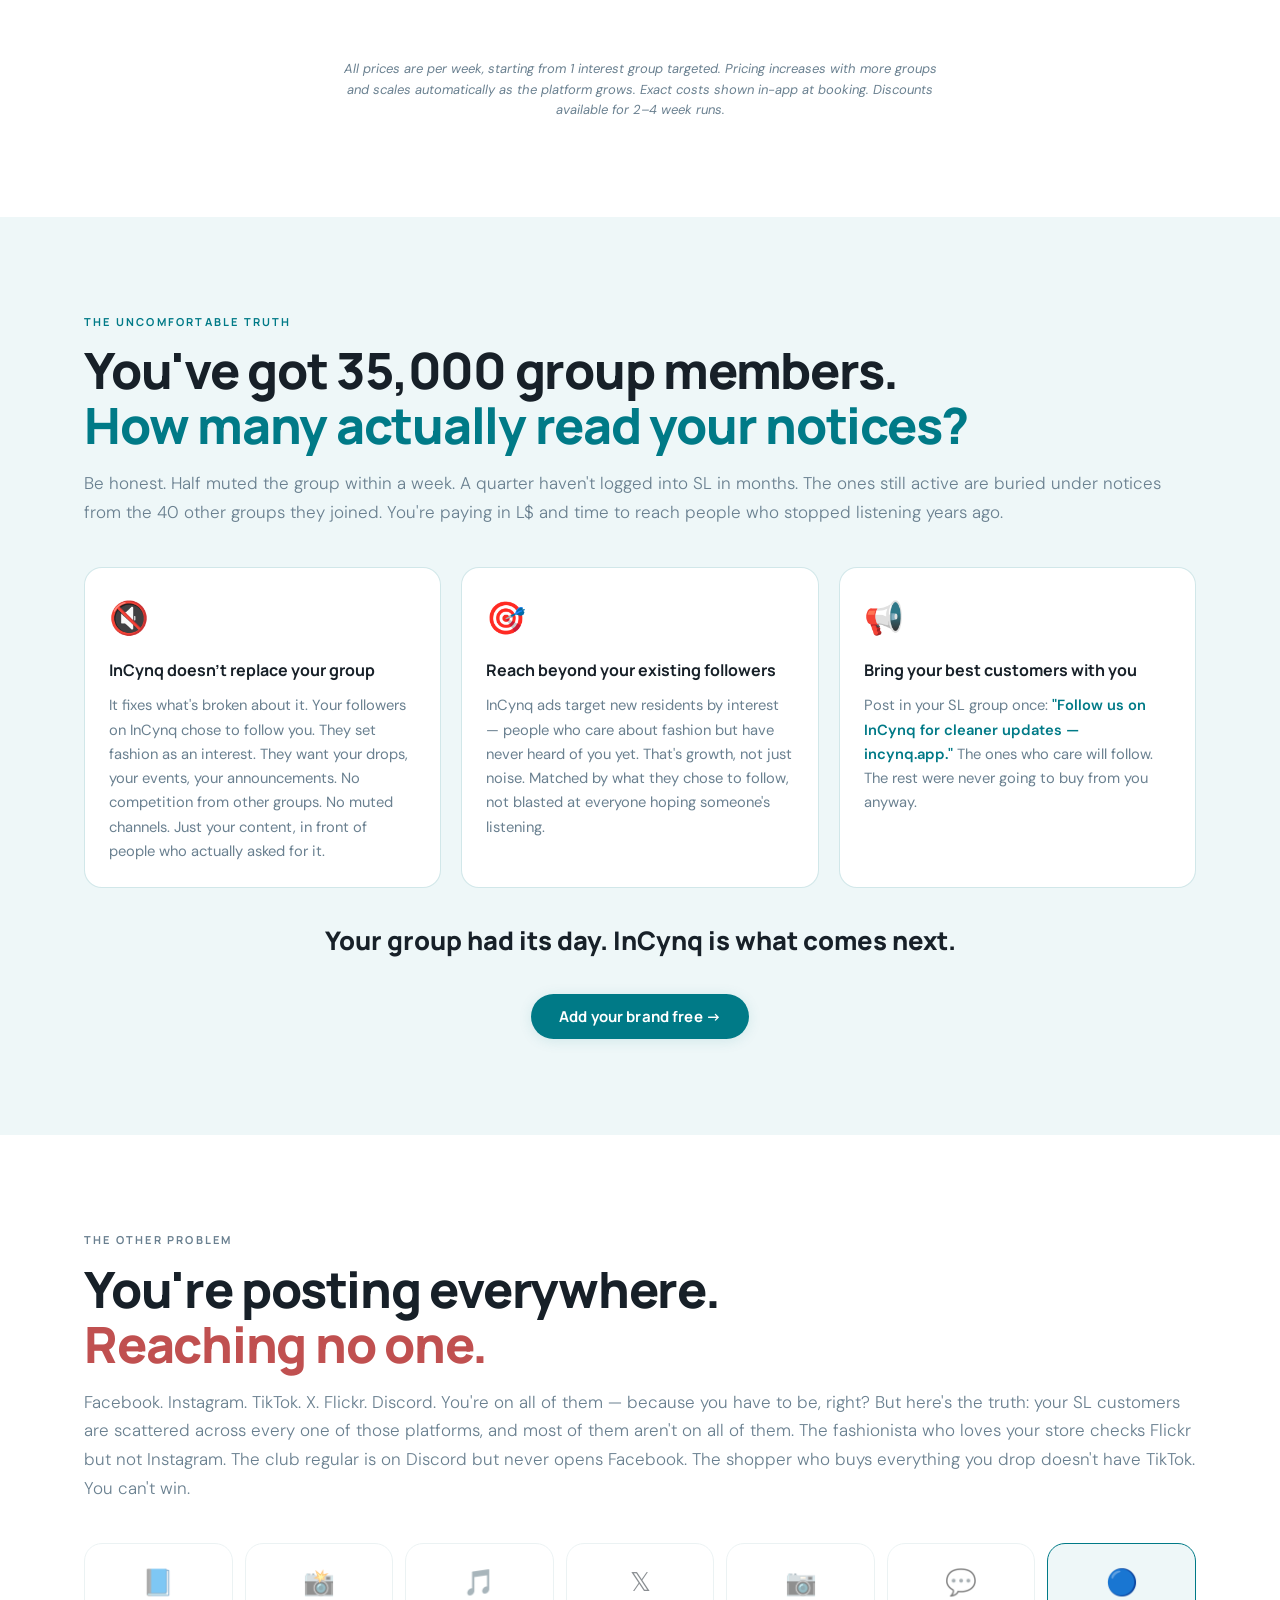
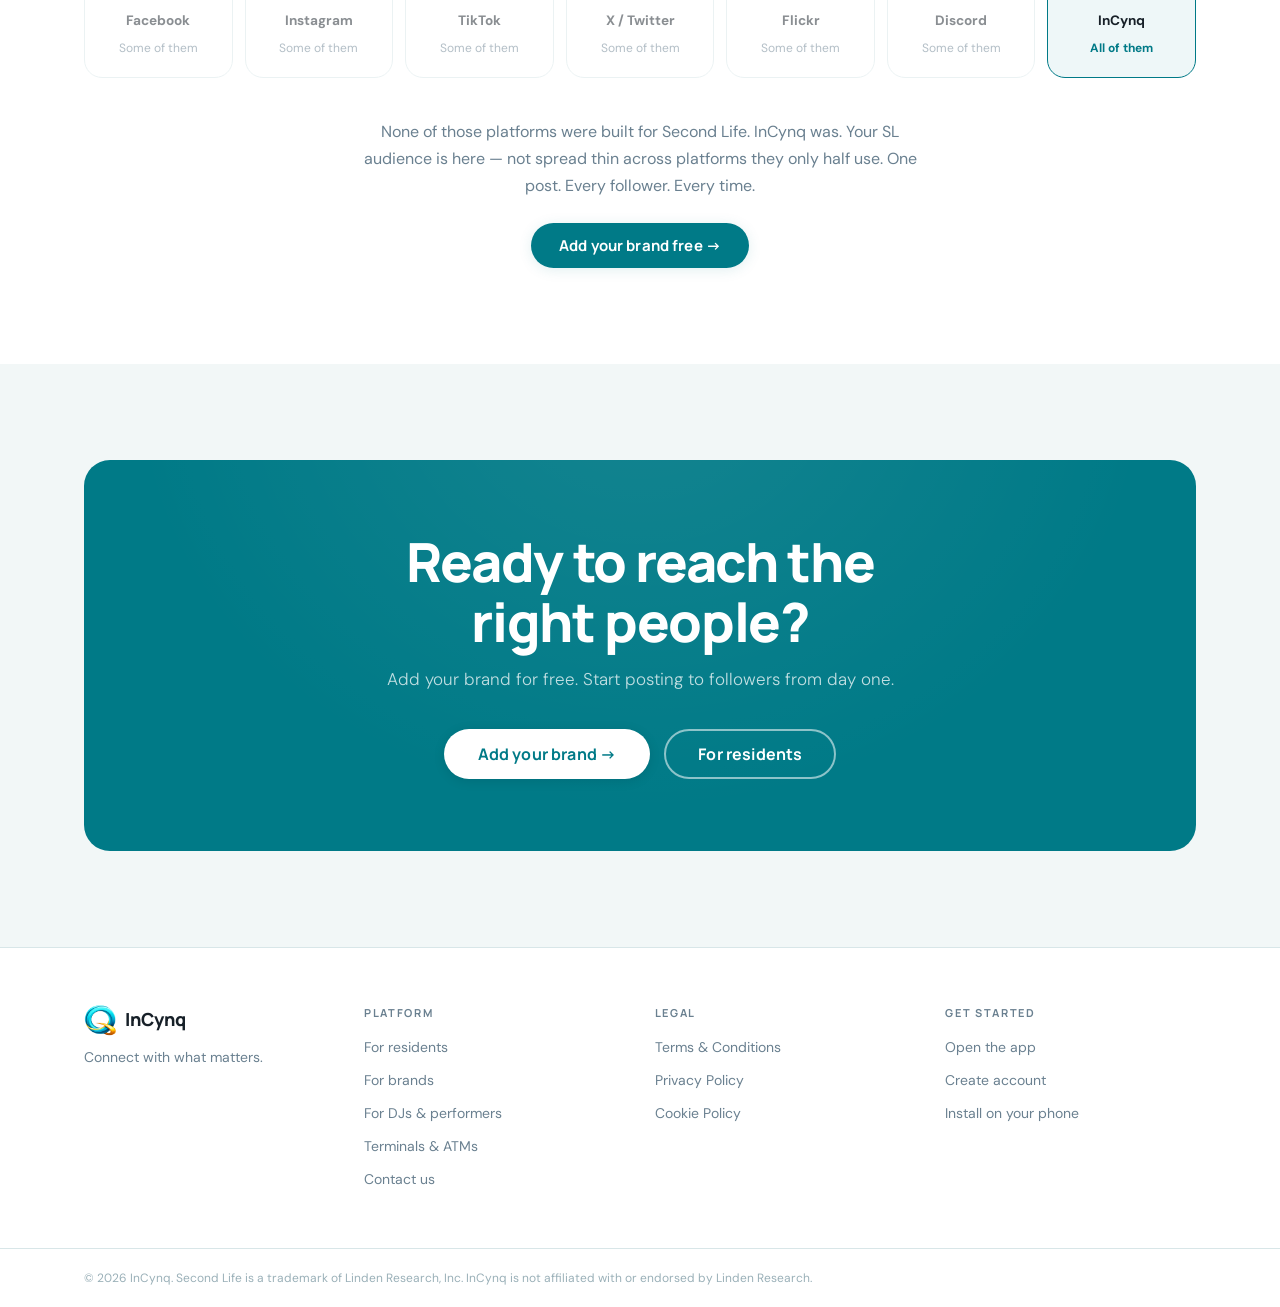
==== commit 7b73d253: "Add DJ & Live Performer page, nav/footer links, FAQ and T&C sections" ====
--- a/brands.html
+++ b/brands.html
@@ -22,6 +22,7 @@
       <nav class="nav-links" id="navLinks" aria-label="Main navigation">
         <a href="residents.html">Residents</a>
         <a href="brands.html" class="nav-active">Brands</a>
+        <a href="performers.html">DJs</a>
         <a href="devices.html">Terminals &amp; ATMs</a>
         <a href="faq.html">FAQ</a>
         <a href="install.html" class="nav-link-subtle">Install app</a>
@@ -423,6 +424,7 @@
           <p class="footer-col-title">Platform</p>
           <a href="residents.html">For residents</a>
           <a href="brands.html">For brands</a>
+          <a href="performers.html">For DJs &amp; performers</a>
           <a href="devices.html">Terminals &amp; ATMs</a>
           <a href="contact.html">Contact us</a>
         </div>
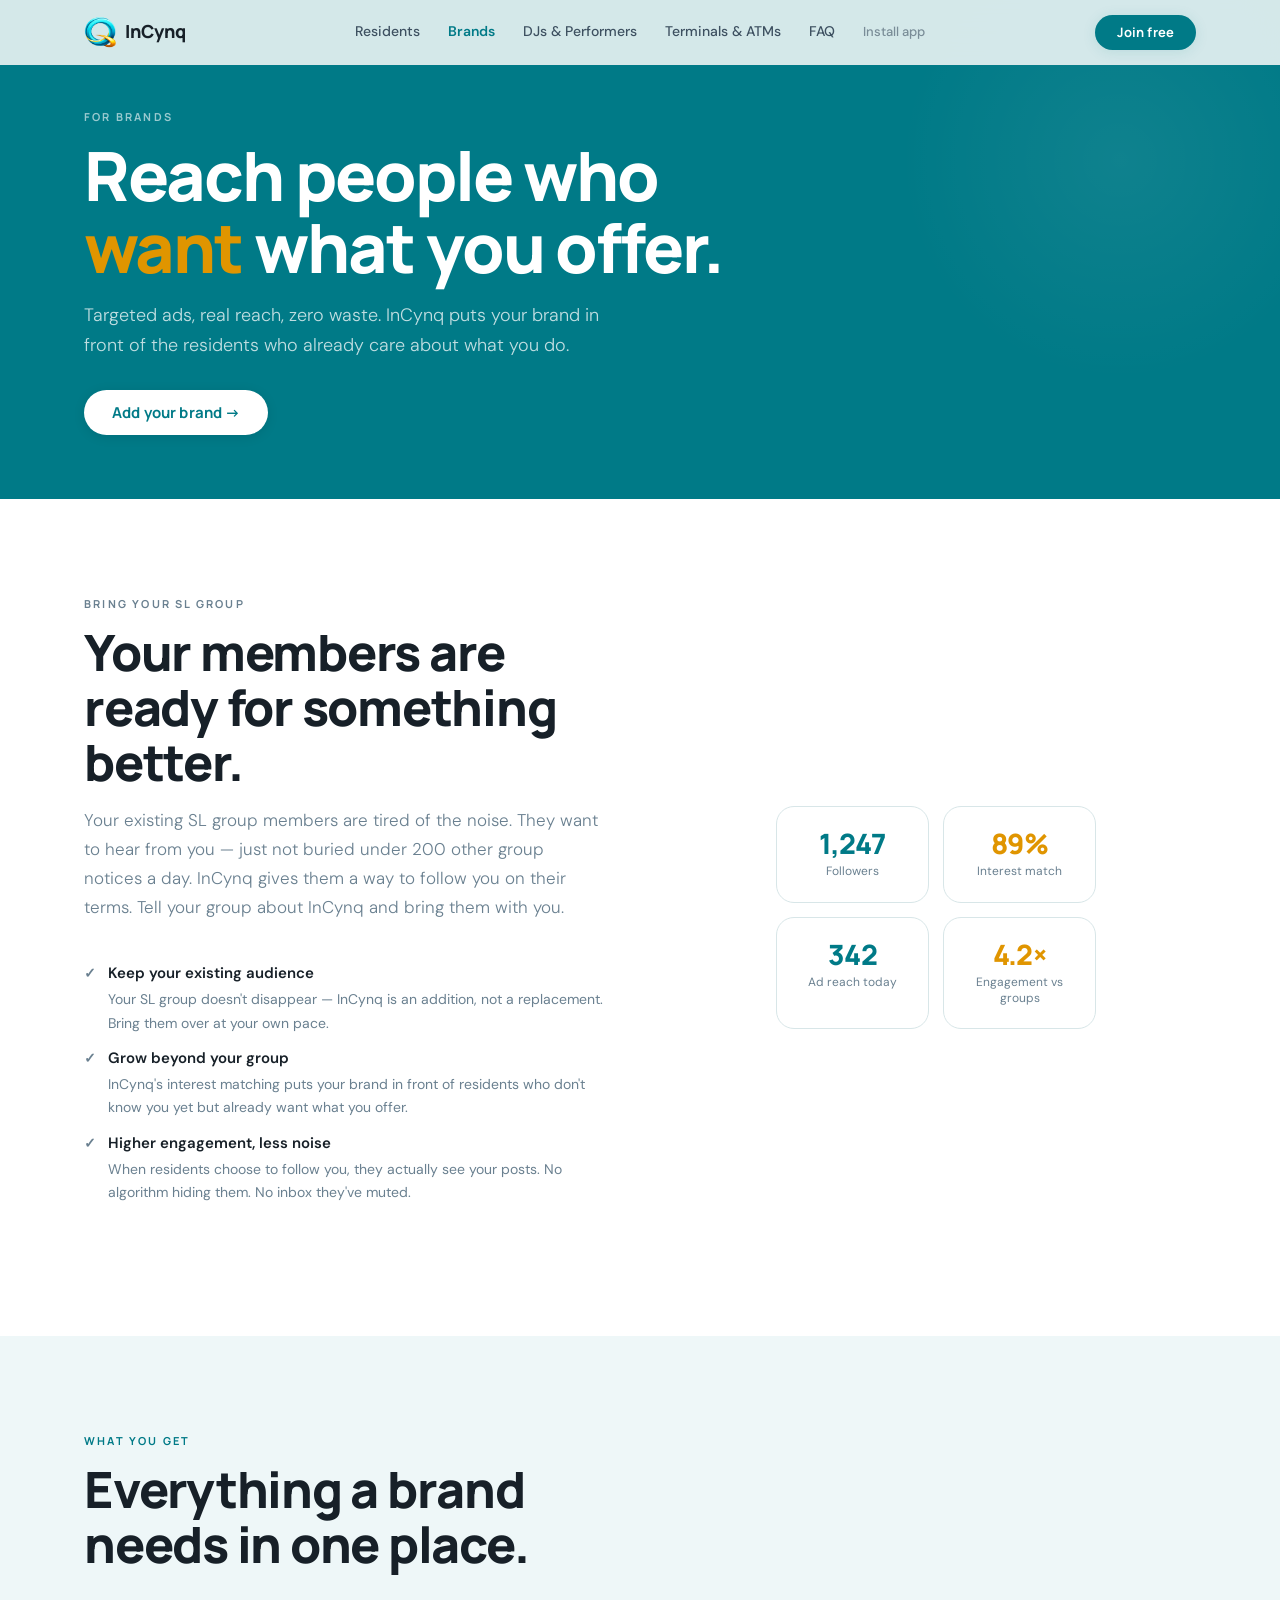
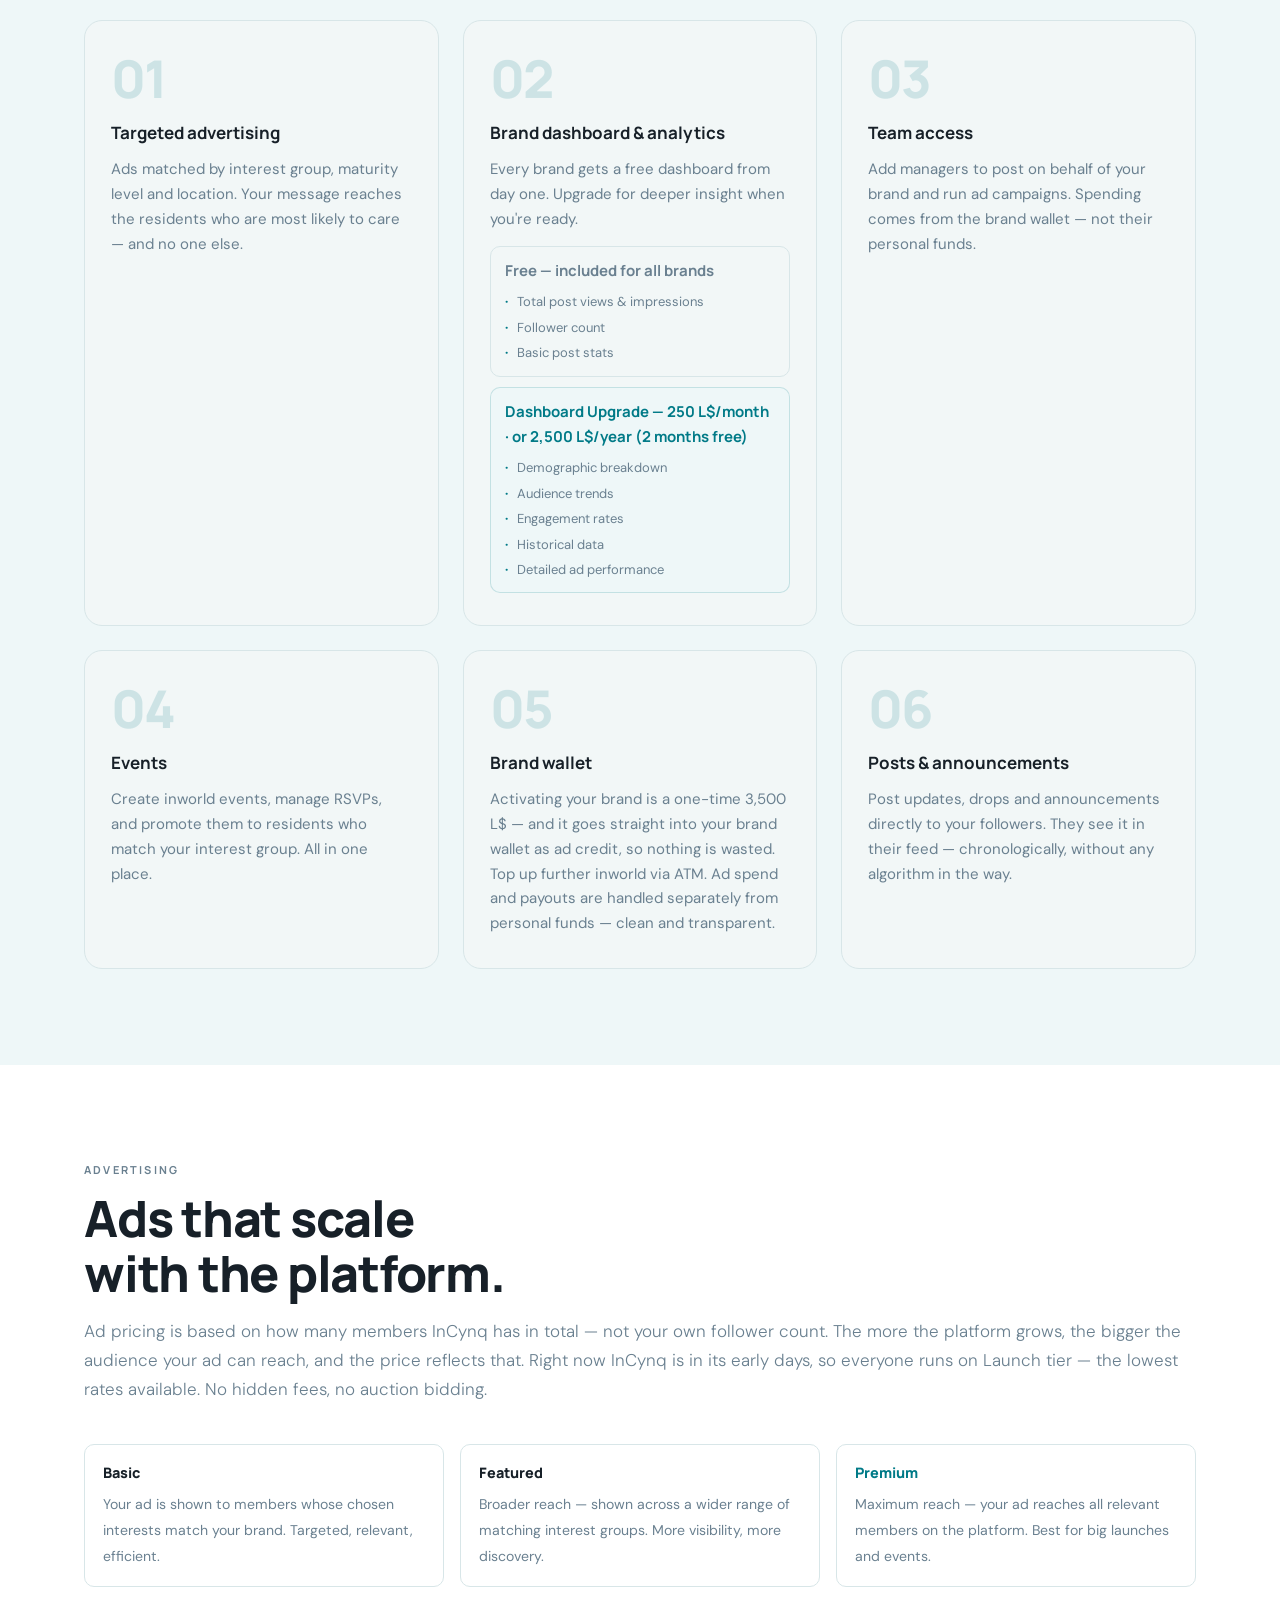
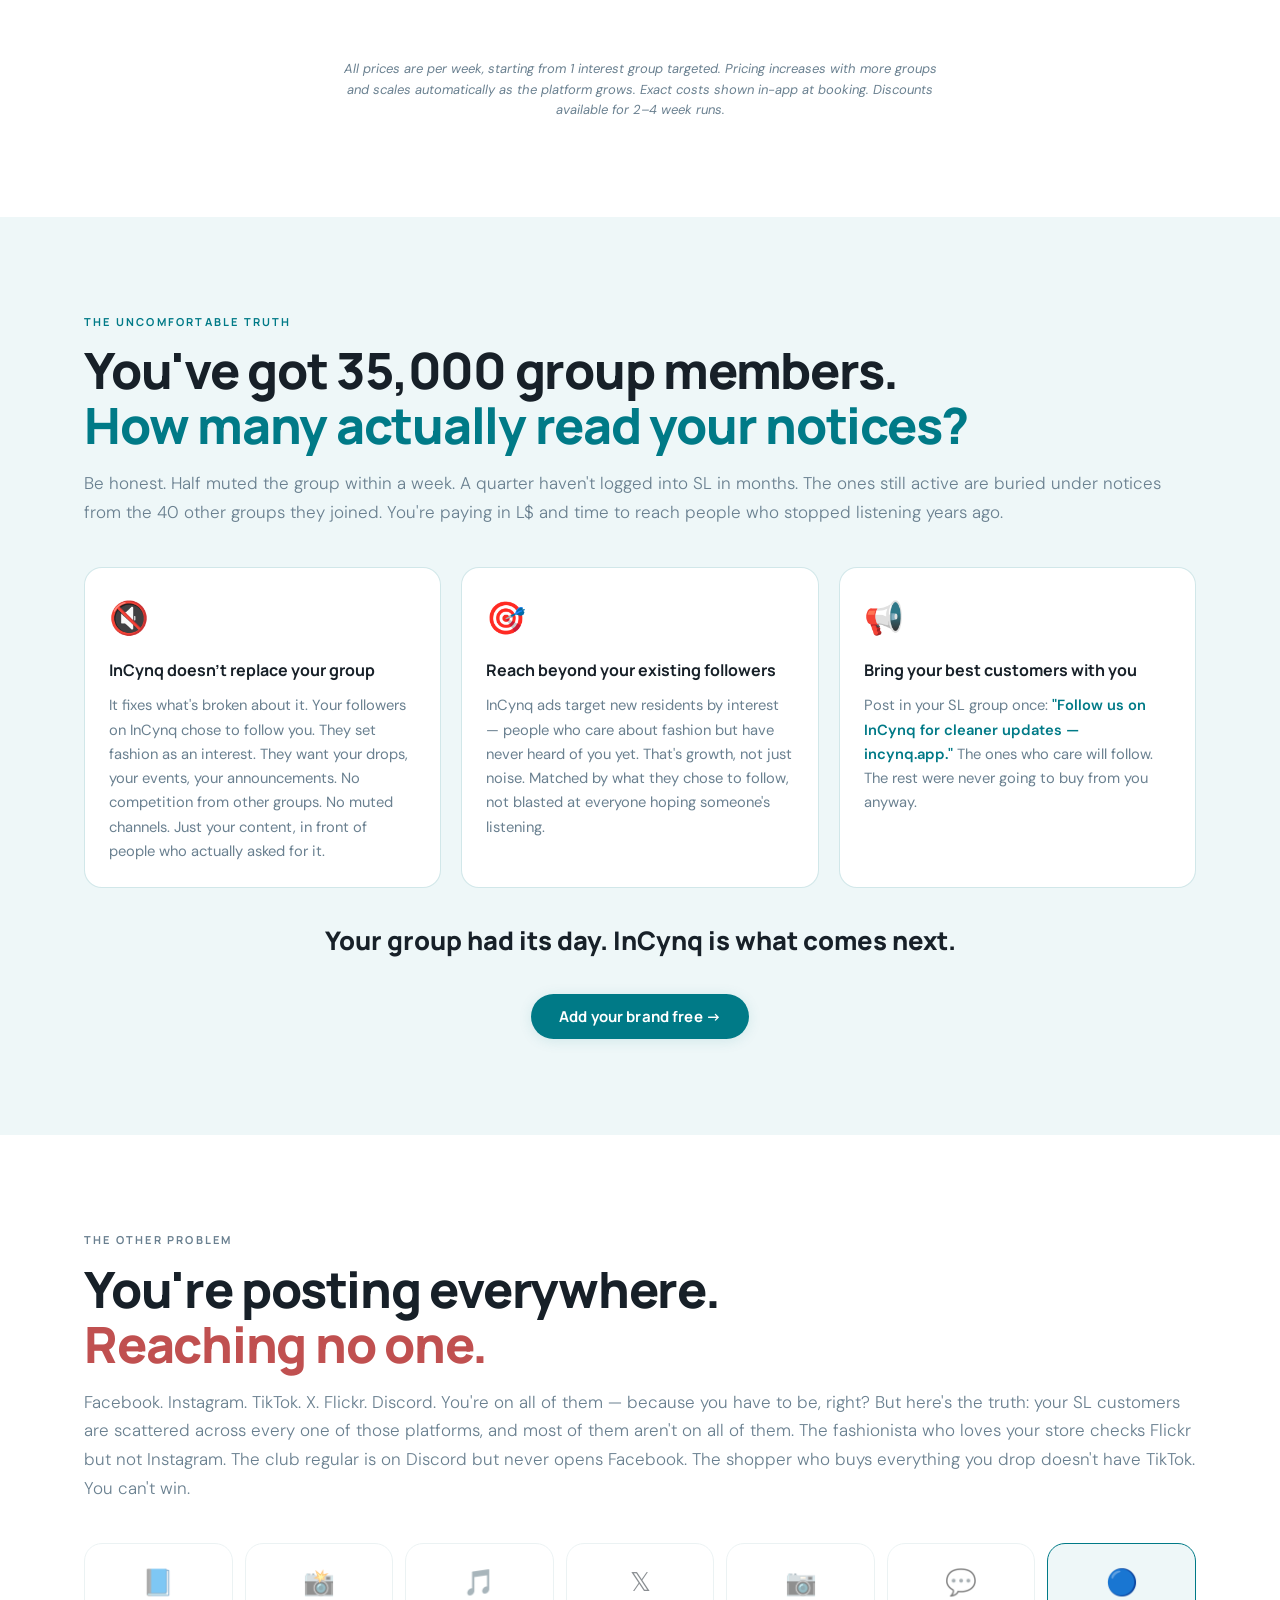
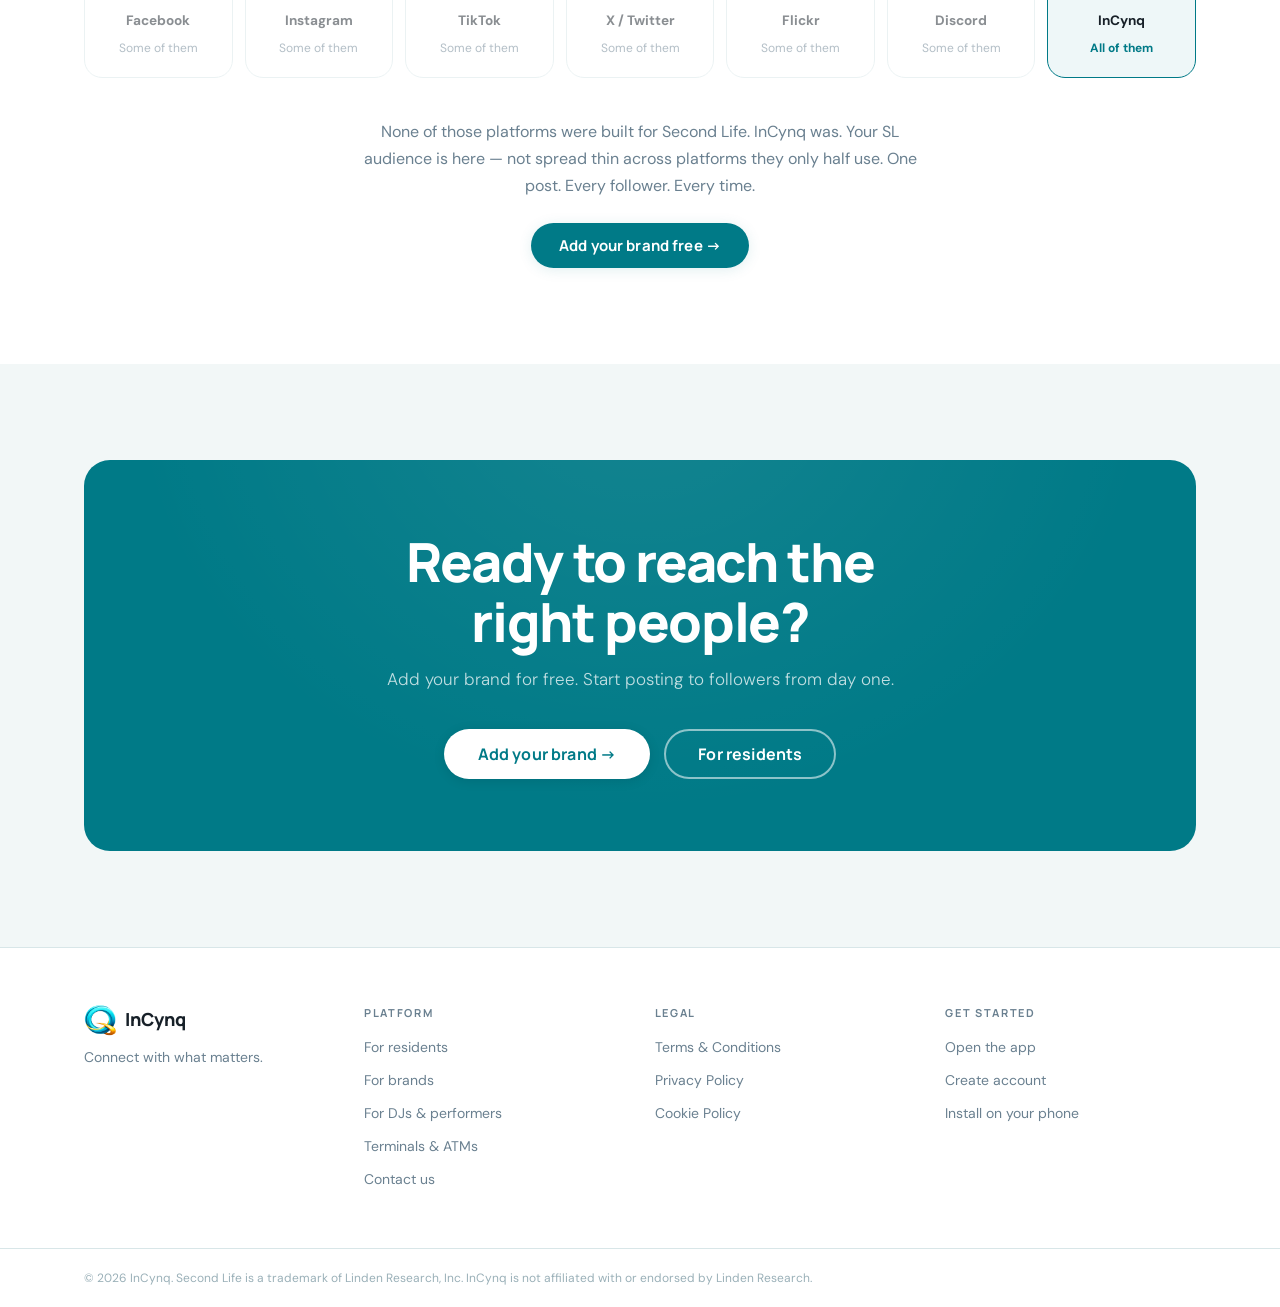
==== commit 0f4b034b: "Nav: DJs & Performers" ====
--- a/brands.html
+++ b/brands.html
@@ -22,7 +22,7 @@
       <nav class="nav-links" id="navLinks" aria-label="Main navigation">
         <a href="residents.html">Residents</a>
         <a href="brands.html" class="nav-active">Brands</a>
-        <a href="performers.html">DJs</a>
+        <a href="performers.html">DJs &amp; Performers</a>
         <a href="devices.html">Terminals &amp; ATMs</a>
         <a href="faq.html">FAQ</a>
         <a href="install.html" class="nav-link-subtle">Install app</a>
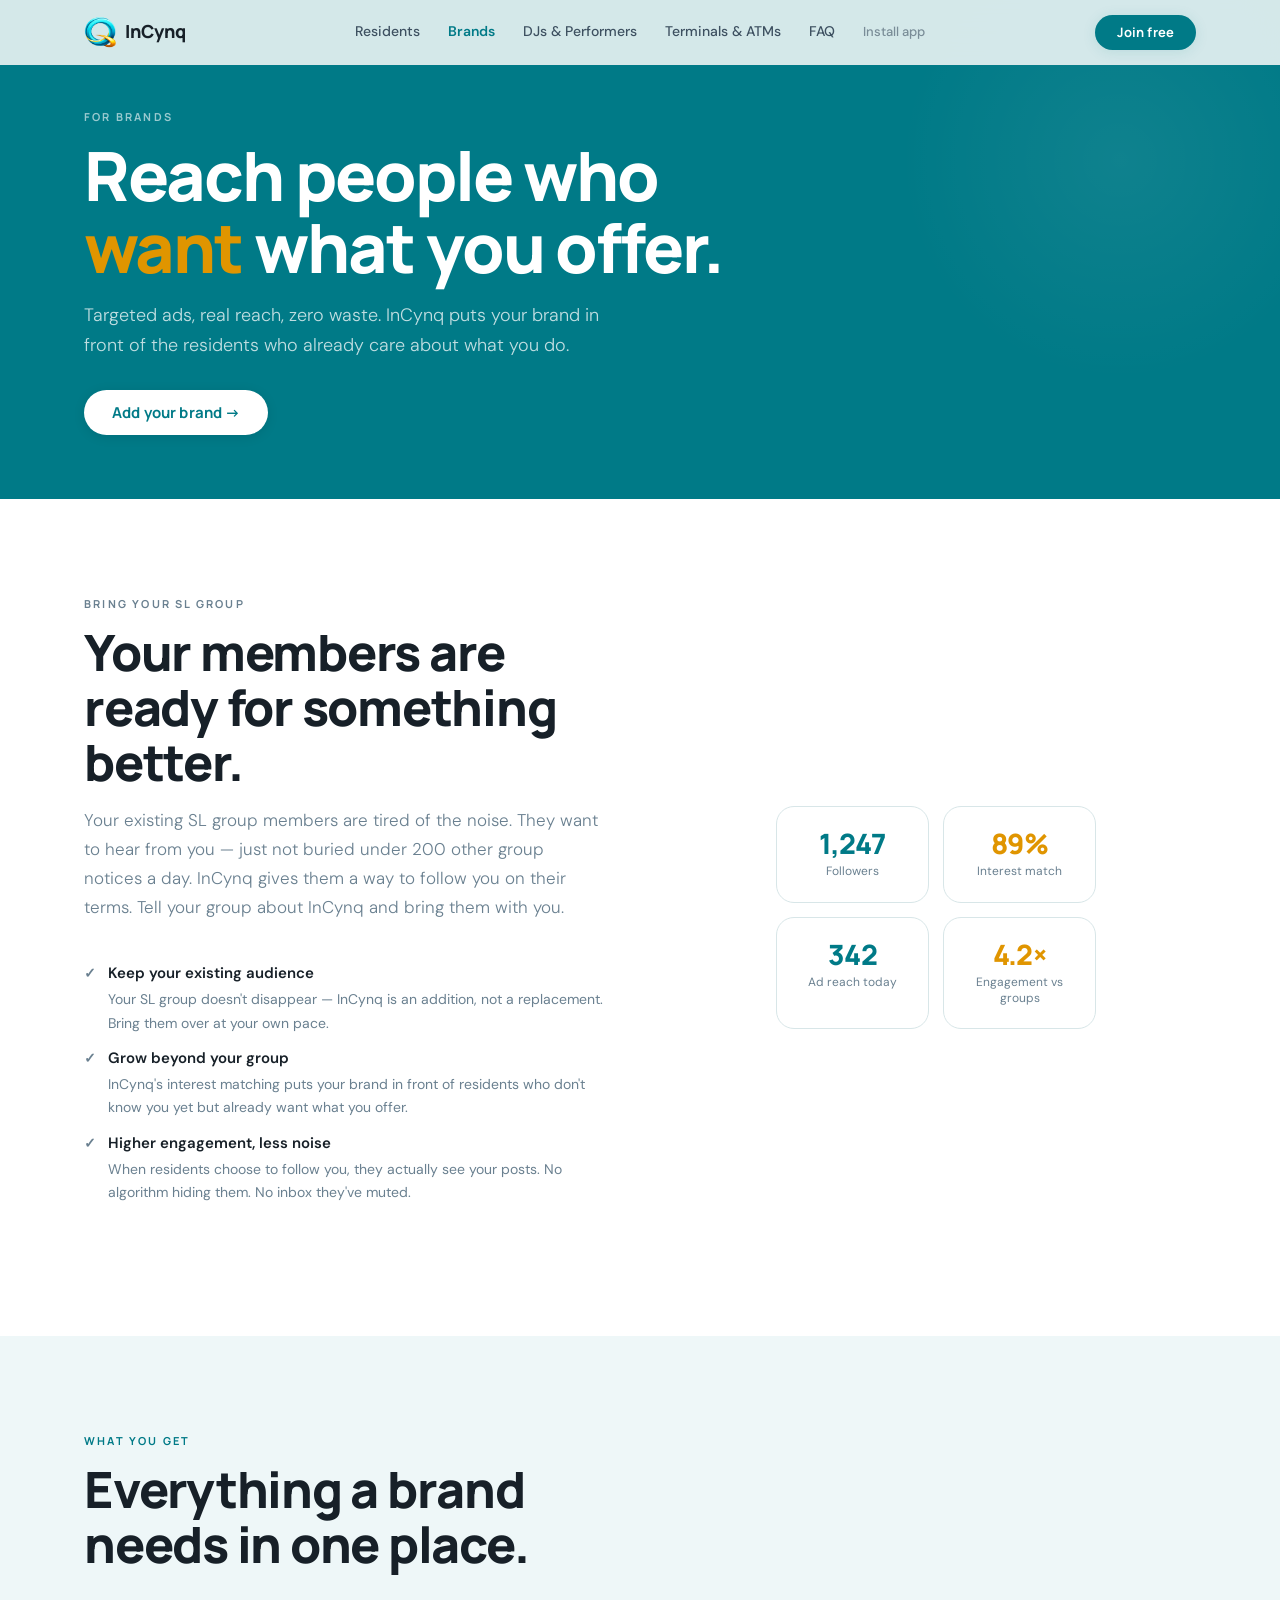
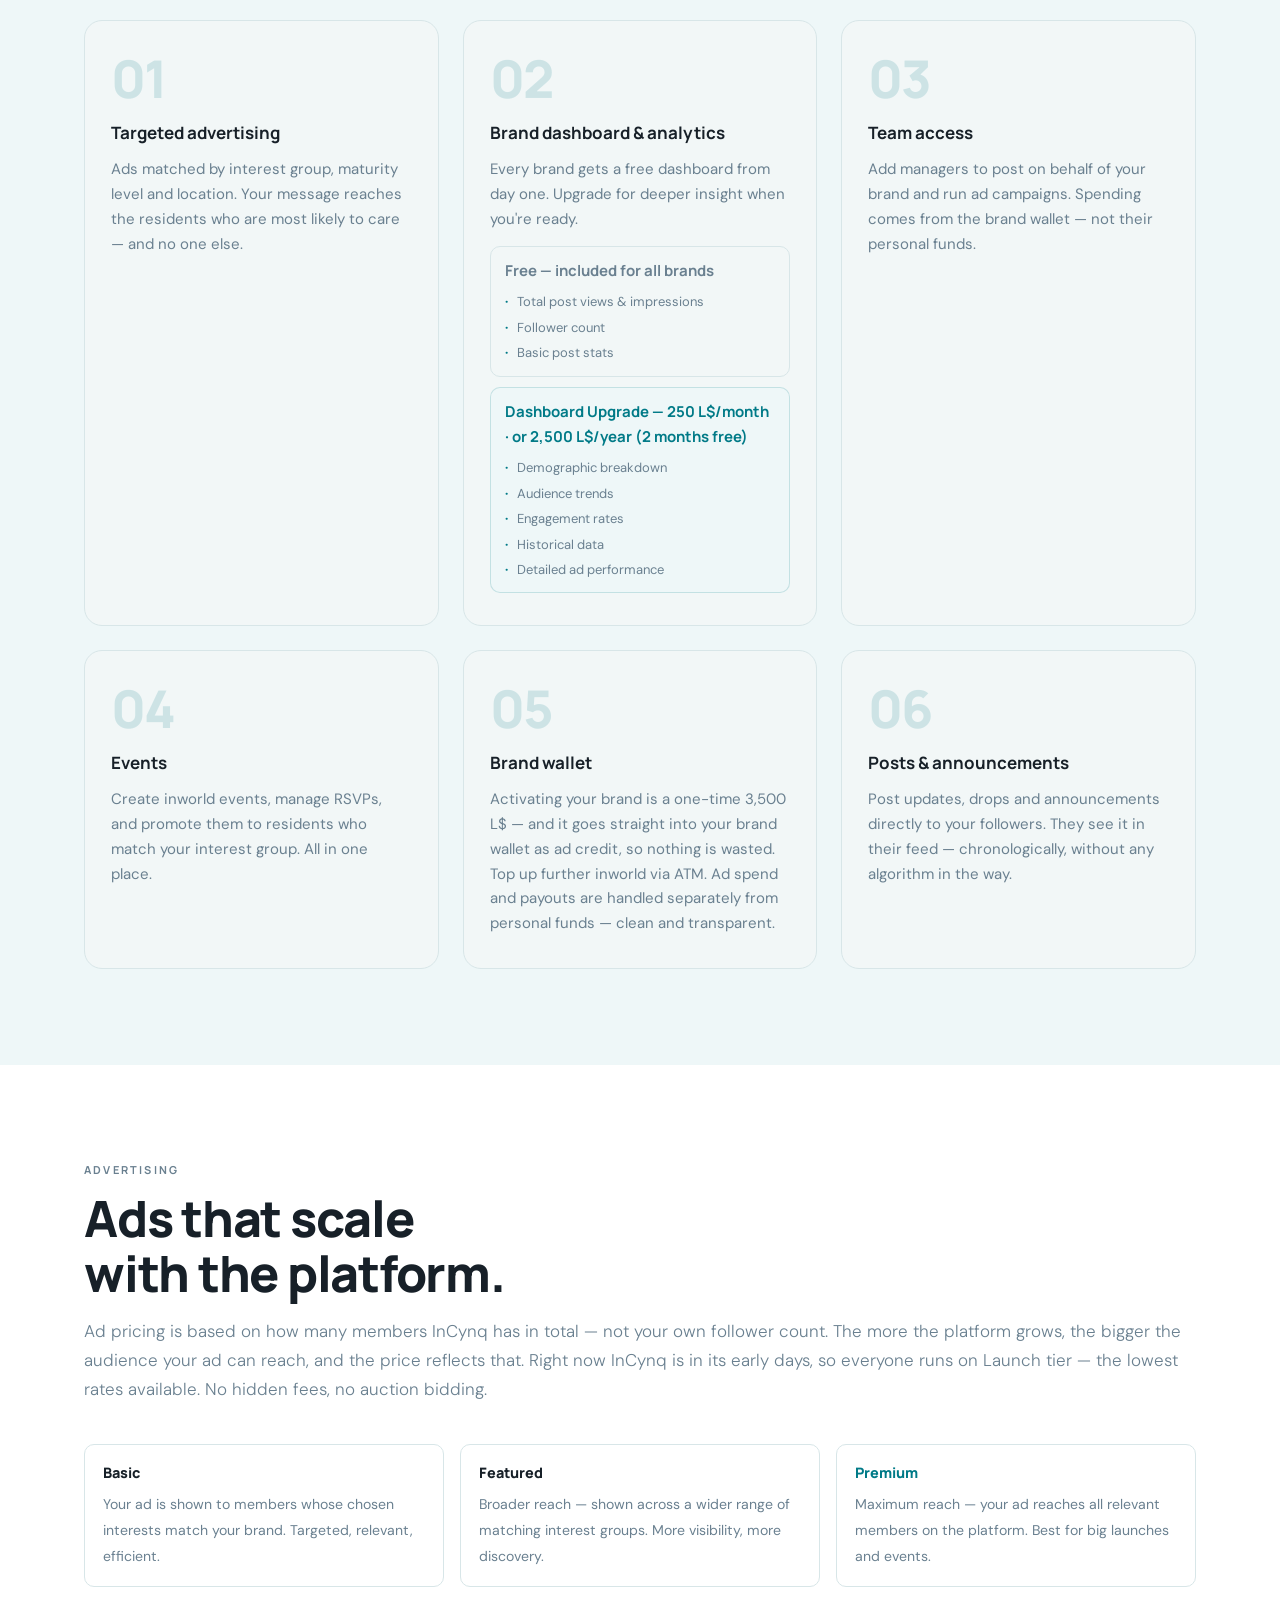
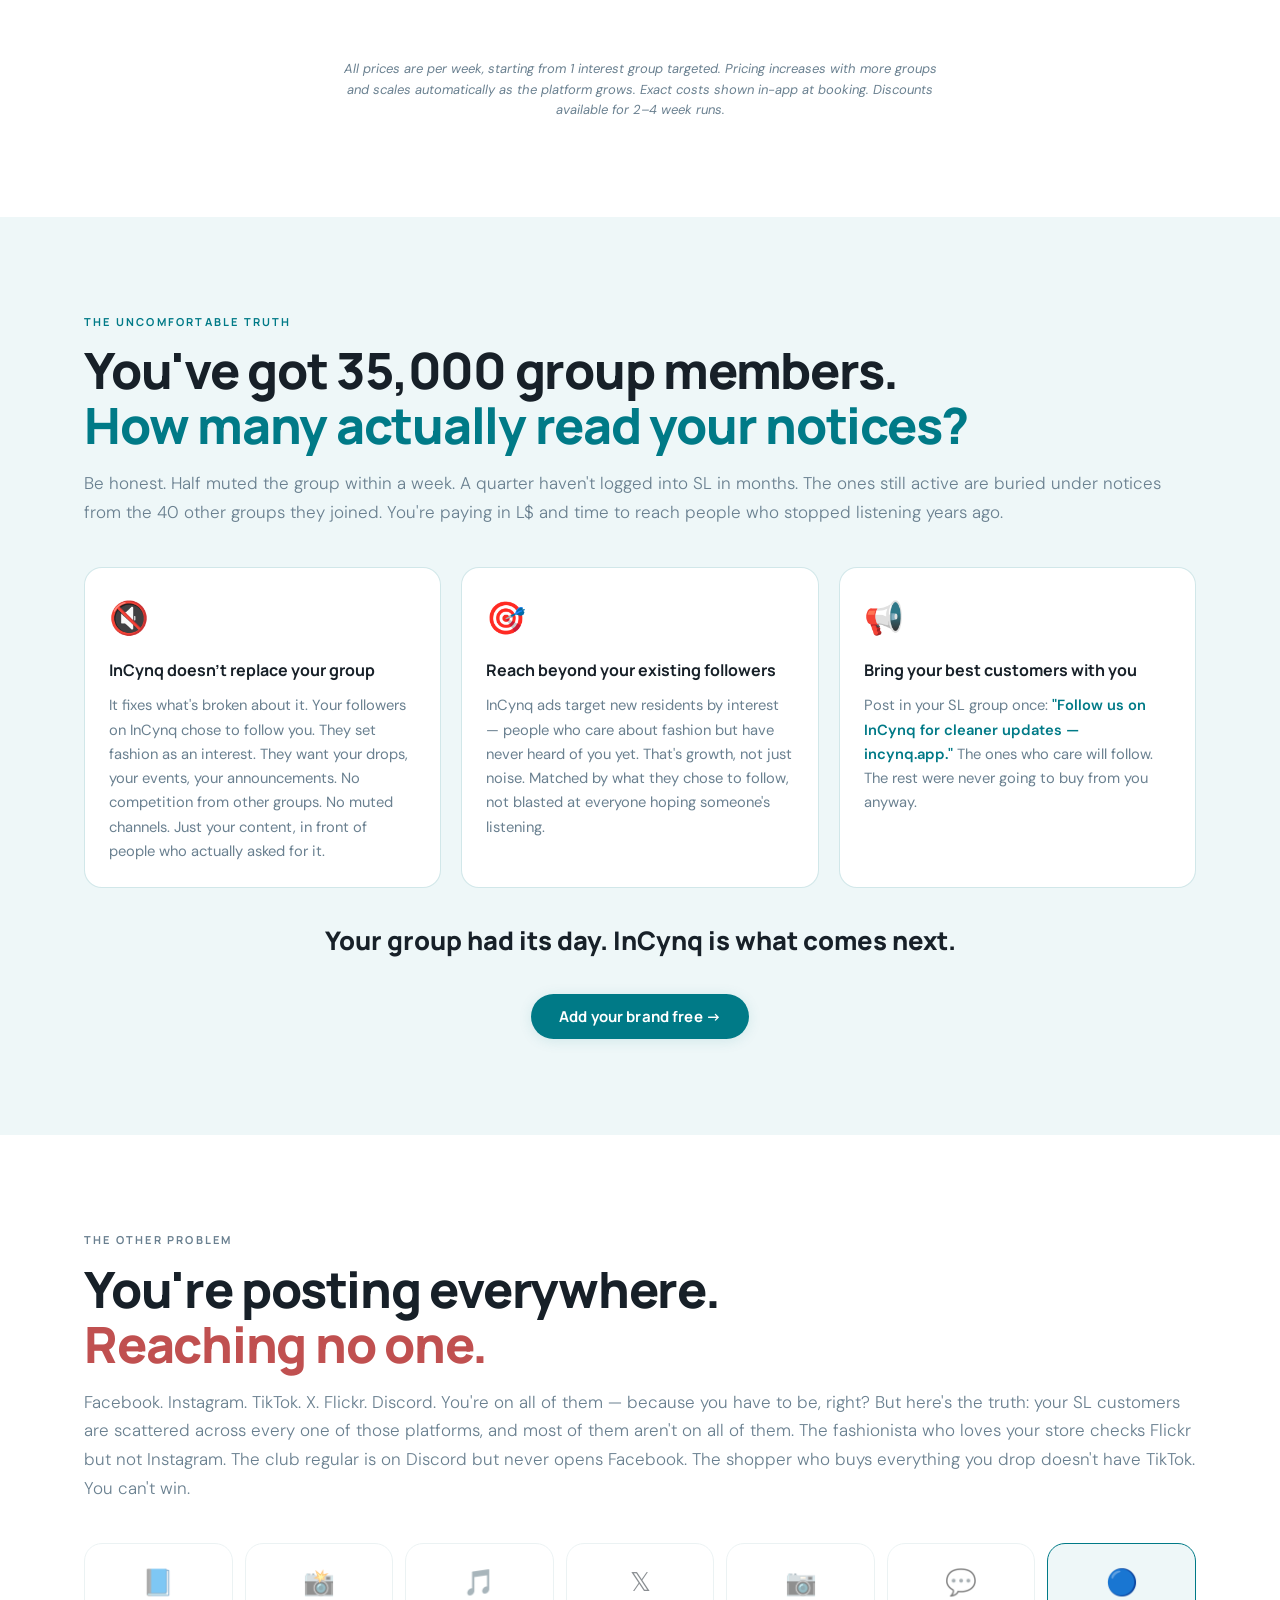
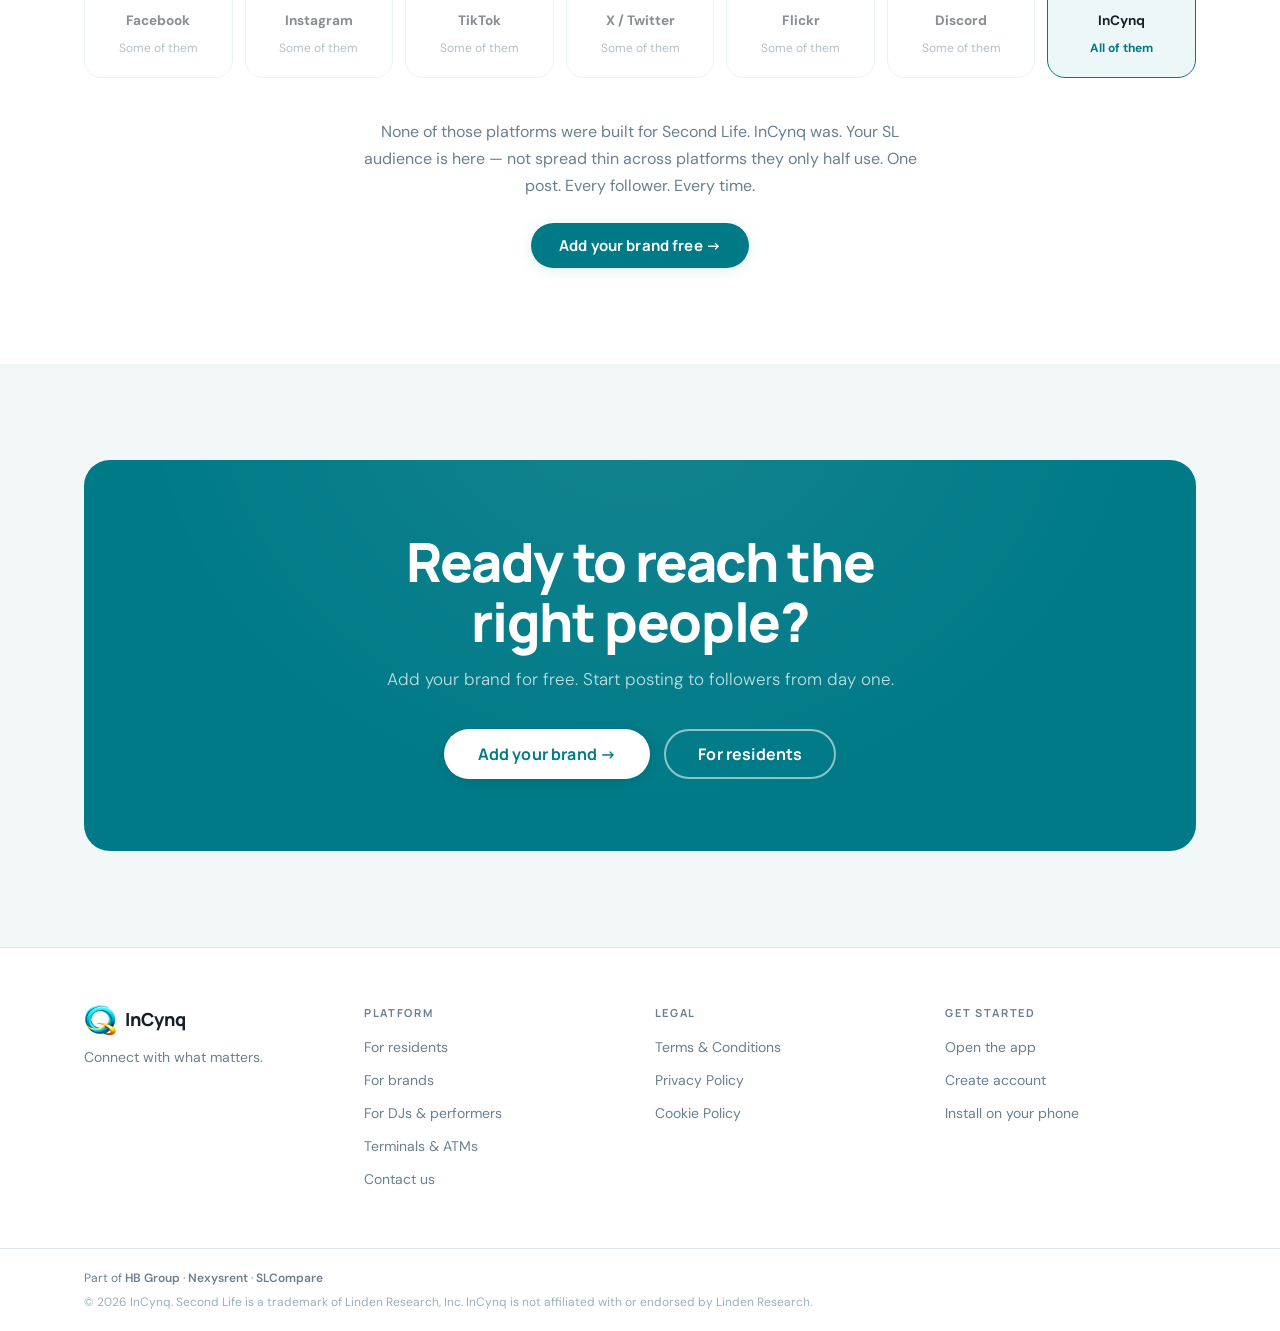
==== commit 52d4ac2b: "Footer: Part of HB Group, Nexysrent, SLCompare" ====
--- a/brands.html
+++ b/brands.html
@@ -3,8 +3,24 @@
 <head>
   <meta charset="UTF-8">
   <meta name="viewport" content="width=device-width, initial-scale=1.0">
-  <title>For Brands — InCynq</title>
+  <title>InCynq for Brands: Reach Second Life Residents</title>
   <meta name="description" content="Reach Second Life residents who already want what you offer. Targeted ads, real analytics, and a direct line to the people who care about your brand.">
+  <link rel="canonical" href="https://incynq.net/brands">
+
+  <!-- Social sharing (Open Graph + Twitter/X) -->
+  <meta property="og:site_name" content="InCynq">
+  <meta property="og:type" content="website">
+  <meta property="og:title" content="InCynq for Brands: Reach Second Life Residents">
+  <meta property="og:description" content="Reach Second Life residents who already want what you offer. Targeted ads, real analytics, and a direct line to the people who care about your brand.">
+  <meta property="og:url" content="https://incynq.net/brands">
+  <meta property="og:image" content="https://incynq.net/assets/og-image.jpg">
+  <meta property="og:image:width" content="1200">
+  <meta property="og:image:height" content="630">
+  <meta property="og:image:alt" content="InCynq — Connect with what matters">
+  <meta name="twitter:card" content="summary_large_image">
+  <meta name="twitter:title" content="InCynq for Brands: Reach Second Life Residents">
+  <meta name="twitter:description" content="Reach Second Life residents who already want what you offer. Targeted ads, real analytics, and a direct line to the people who care about your brand.">
+  <meta name="twitter:image" content="https://incynq.net/assets/og-image.jpg">
   <link rel="preconnect" href="https://fonts.googleapis.com">
   <link rel="preconnect" href="https://fonts.gstatic.com" crossorigin>
   <link href="https://fonts.googleapis.com/css2?family=Manrope:wght@400;600;700;800&family=DM+Sans:ital,opsz,wght@0,9..40,300;0,9..40,400;0,9..40,500;0,9..40,600;1,9..40,300&display=swap" rel="stylesheet">
@@ -16,7 +32,7 @@
   <header class="nav-header" id="navHeader">
     <div class="container nav-container">
       <a href="/" class="nav-logo" aria-label="InCynq home">
-        <img src="assets/q-logo.png" alt="" class="logo-img" aria-hidden="true">
+        <img src="assets/q-logo.png" alt="InCynq logo" class="logo-img">
         <span class="logo-text">InCynq</span>
       </a>
       <nav class="nav-links" id="navLinks" aria-label="Main navigation">
@@ -414,7 +430,7 @@
     <div class="container footer-inner">
       <div class="footer-brand">
         <a href="/" class="nav-logo" aria-label="InCynq home">
-          <img src="assets/q-logo.png" alt="" class="logo-img" aria-hidden="true">
+          <img src="assets/q-logo.png" alt="InCynq logo" class="logo-img">
           <span class="logo-text">InCynq</span>
         </a>
         <p class="footer-tagline">Connect with what matters.</p>
@@ -444,6 +460,7 @@
     </div>
     <div class="footer-bottom">
       <div class="container">
+        <p class="footer-group">Part of <a href="https://sites.google.com/view/hbgroup-sl" target="_blank" rel="noopener">HB Group</a> · <a href="https://nexysrent.com" target="_blank" rel="noopener">Nexysrent</a> · <a href="https://slcompare.com" target="_blank" rel="noopener">SLCompare</a></p>
         <p>© 2026 InCynq. Second Life is a trademark of Linden Research, Inc. InCynq is not affiliated with or endorsed by Linden Research.</p>
       </div>
     </div>
--- a/css/style.css
+++ b/css/style.css
@@ -950,6 +950,16 @@
   color: var(--text-light);
   line-height: 1.5;
 }
+.footer-bottom .footer-group {
+  margin-bottom: 6px;
+  color: var(--text-muted);
+}
+.footer-group a {
+  color: var(--text-muted);
+  font-weight: 600;
+  transition: color 0.18s;
+}
+.footer-group a:hover { color: var(--teal); }
 
 
 /* ============================================================
